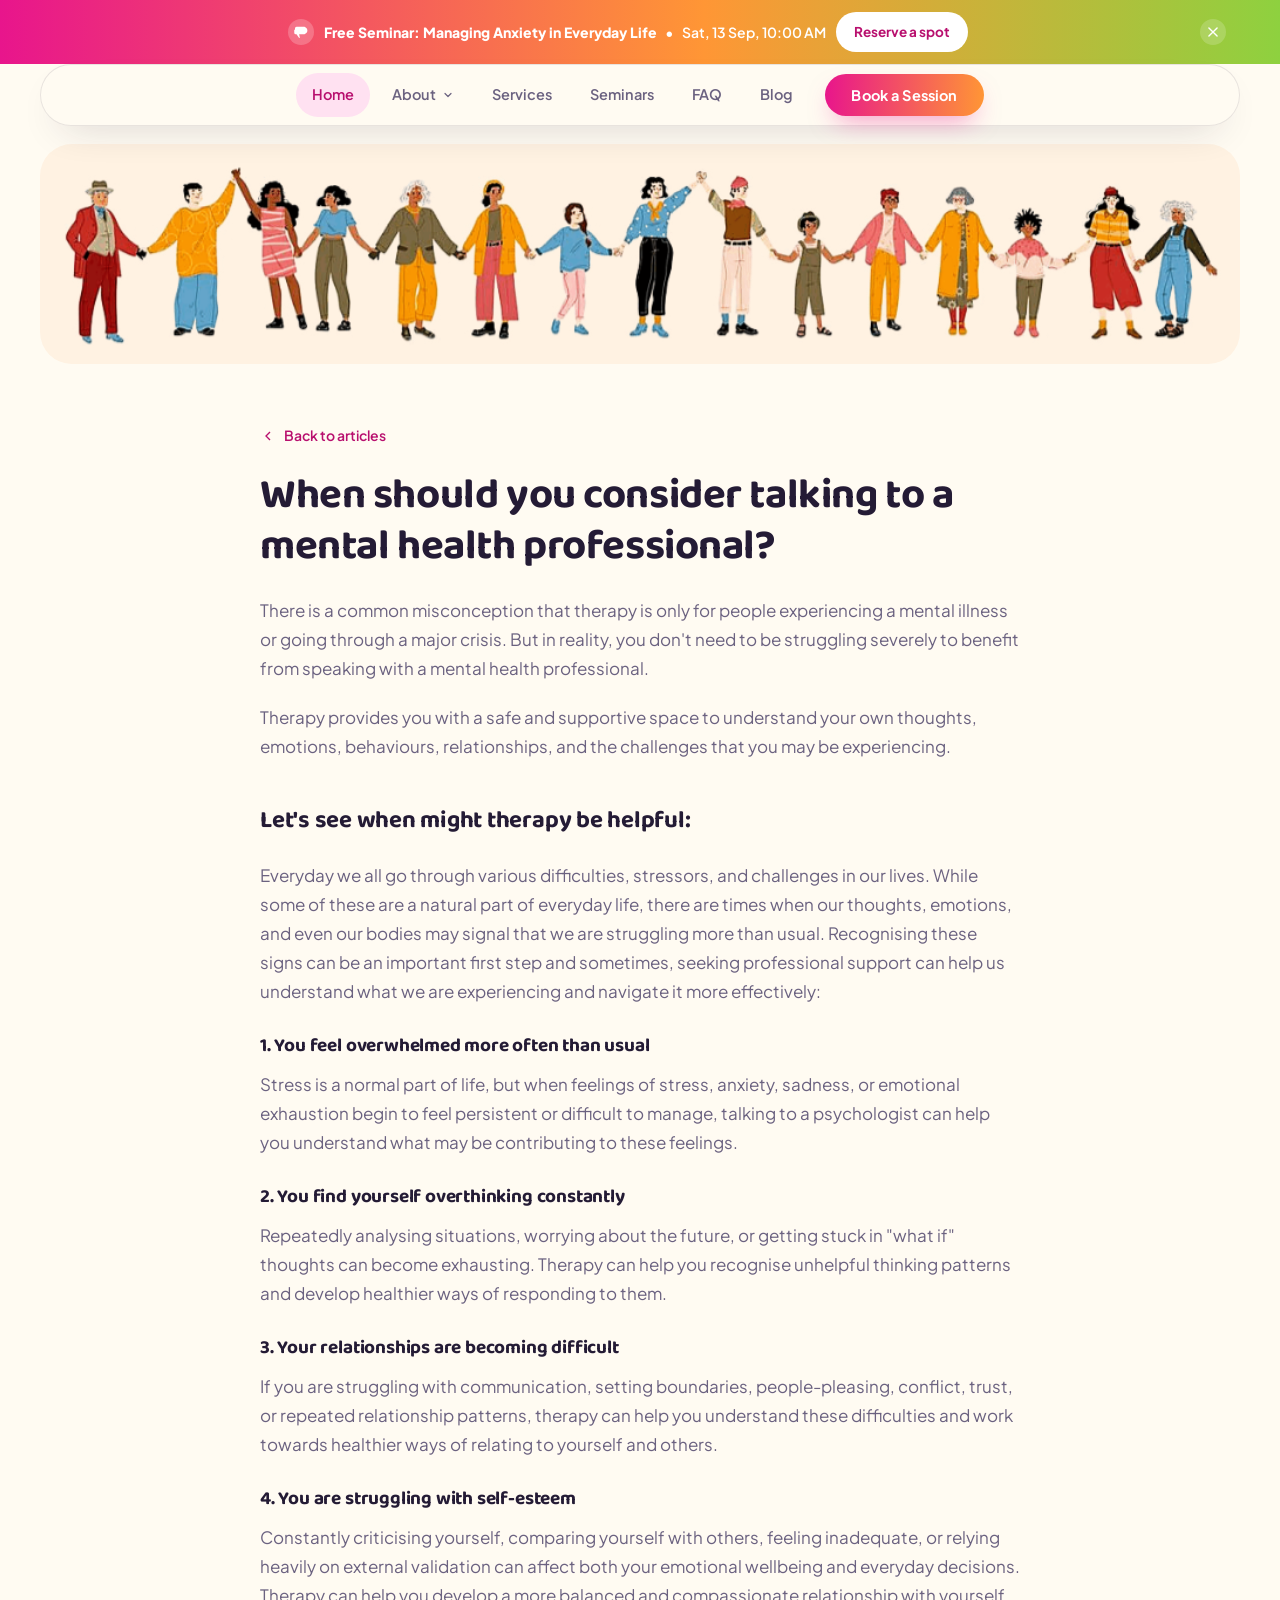
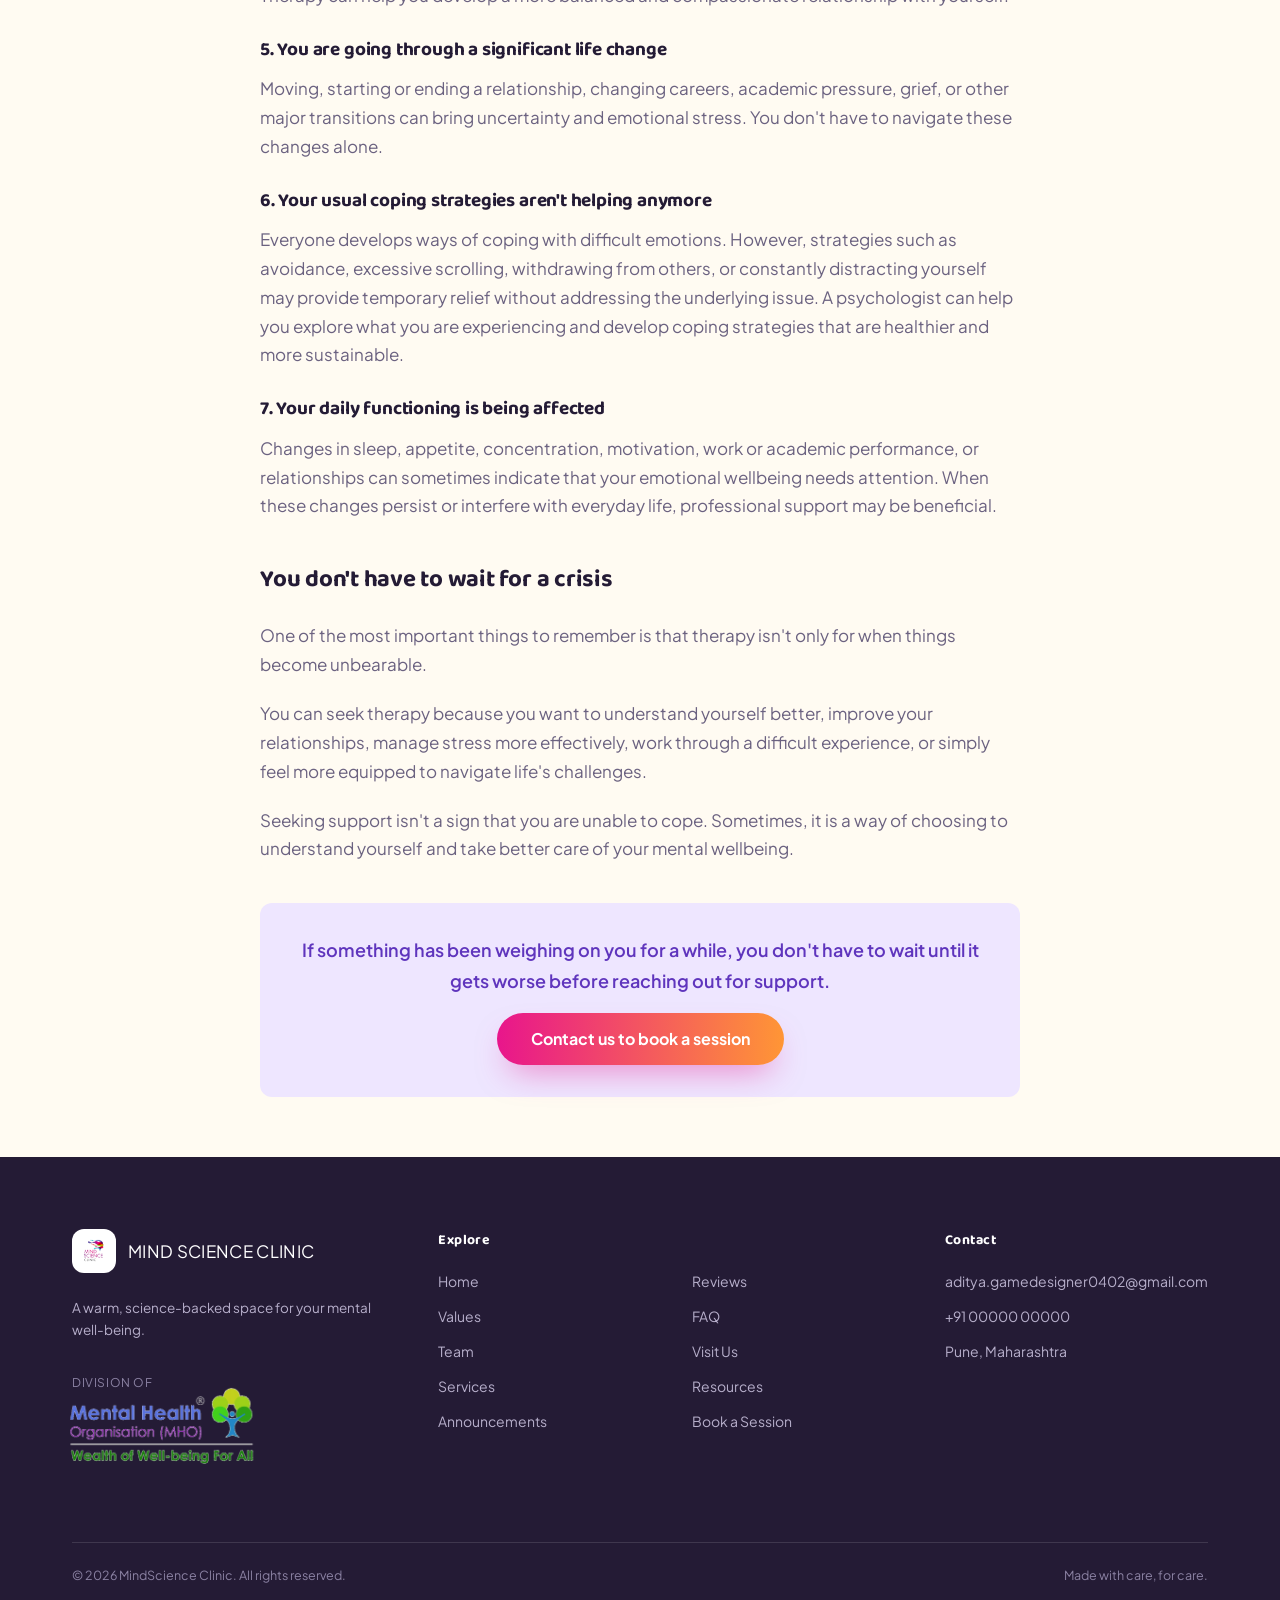
==== blog-when-to-seek-help.html @ fc1d3474 "FAQ Fix" ====
<!DOCTYPE html>
<html lang="en">
<head>
<meta charset="UTF-8">
<meta name="viewport" content="width=device-width, initial-scale=1.0">
<title>MindScience Clinic — A calmer mind starts here</title>
<meta name="description" content="MindScience Clinic — warm, evidence-informed therapy and psychiatric care. Book an in-clinic or online session today.">
<meta name="keywords" content="Mind Science Clinic, therapy Pune, psychologist Pune, mental health, counselling Pune, psychiatric care Pune, couples therapy, family therapy, child therapy, CBT, REBT, Dr. Sunil Dharane">
<meta name="robots" content="index, follow">
<meta property="og:title" content="MindScience Clinic — A calmer mind starts here">
<meta property="og:description" content="Warm, evidence-informed therapy, counselling and psychiatric care in Pune. Book an in-person or online session today.">
<meta property="og:image" content="assets/logo.png">
<meta property="og:type" content="website">
<meta name="twitter:card" content="summary_large_image">
<meta name="twitter:title" content="MindScience Clinic — A calmer mind starts here">
<meta name="twitter:description" content="Warm, evidence-informed therapy, counselling and psychiatric care in Pune. Book an in-person or online session today.">
<meta name="twitter:image" content="assets/logo.png">
<link rel="icon" type="image/png" href="assets/logo.png">
<link rel="preconnect" href="https://fonts.googleapis.com">
<link rel="preconnect" href="https://fonts.gstatic.com" crossorigin>
<link href="https://fonts.googleapis.com/css2?family=Baloo+2:wght@500;600;700;800&family=Jost:wght@600;700&family=Plus+Jakarta+Sans:ital,wght@0,300;0,400;0,500;0,600;0,700;1,500&display=swap" rel="stylesheet">
<link rel="stylesheet" href="css/variables.css">
<link rel="stylesheet" href="css/base.css">
<link rel="stylesheet" href="css/components.css">
<link rel="stylesheet" href="css/layout.css">
<link rel="stylesheet" href="css/sections.css">
<script>
(function(){
  try {
    var pos = JSON.parse(localStorage.getItem('msc_image_positions') || '{}');
    var css = '';
    for (var sel in pos) {
      var p = pos[sel];
      var scale = p.scale !== undefined ? p.scale : 1;
      css += sel + ' { animation: none; opacity: 1; transform-origin: top left; transform: translate(' + (p.left||0) + 'px, ' + (p.top||0) + 'px) scale(' + scale + '); }\n';
    }
    if (css) document.write('<style>' + css + '</style>');
  } catch(e){}
})();
</script>
</head>
<body>

<div class="progress-track"><div class="progress-bar" id="progressBar"></div></div>

<div class="topbar" id="topBar">
  <div class="topbar-inner">
    <span class="topbar-icon" aria-hidden="true">
      <svg width="18" height="18" viewBox="0 0 24 24" fill="none"><path d="M3 11v2a2 2 0 0 0 2 2h1l3.5 5 1-.5-1-4.5h7.2c2.3-1.1 3.8-2.9 3.8-5s-1.5-3.9-3.8-5H6a2 2 0 0 0-2 2v2H3z" fill="currentColor"/></svg>
    </span>
    <p class="topbar-text">
      <strong>Free Seminar: Managing Anxiety in Everyday Life</strong>
      <span class="topbar-dot" aria-hidden="true">&bull;</span>
      <span>Sat, 13 Sep, 10:00 AM</span>
    </p>
    <a href="index.html#announcements" class="topbar-cta">Reserve a spot</a>
    <button class="topbar-close" id="topBarClose" aria-label="Dismiss announcement">
      <svg width="14" height="14" viewBox="0 0 24 24" fill="none"><path d="M5 5l14 14M19 5L5 19" stroke="currentColor" stroke-width="2.4" stroke-linecap="round"/></svg>
    </button>
  </div>
</div>

<header id="siteHeader">
  <nav>

    <div class="nav-links" id="navLinks">
      <a href="index.html#home" class="nav-link" data-nav="home">Home</a>
      <div class="nav-item" id="aboutNavItem">
        <a href="index.html#about" class="nav-link has-dropdown" data-nav="about" aria-haspopup="true" aria-expanded="false">
          About
          <svg class="chev" width="12" height="12" viewBox="0 0 24 24" fill="none"><path d="M6 9l6 6 6-6" stroke="currentColor" stroke-width="2.4" stroke-linecap="round" stroke-linejoin="round"/></svg>
        </a>
        <div class="nav-dropdown" role="menu" aria-label="About sub-sections">
          <a href="index.html#about" data-nav="values" role="menuitem">
            <svg width="16" height="16" viewBox="0 0 24 24" fill="none"><path d="M12 21s-7-4.35-9.5-8.5C.5 8.5 3 4.5 7 4.5c2 0 3.6 1.1 5 3 1.4-1.9 3-3 5-3 4 0 6.5 4 4.5 8-2.5 4.15-9.5 8.5-9.5 8.5z" stroke="currentColor" stroke-width="1.9"/></svg>
            Our Values
          </a>
          <a href="index.html#about" data-nav="team" role="menuitem">
            <svg width="16" height="16" viewBox="0 0 24 24" fill="none"><circle cx="9" cy="8" r="3.2" stroke="currentColor" stroke-width="1.8"/><circle cx="17" cy="9" r="2.5" stroke="currentColor" stroke-width="1.8"/><path d="M3 20c0-3.4 2.7-5.6 6-5.6s6 2.2 6 5.6M15.4 20c.2-2.5 1.7-4.2 4-4.5" stroke="currentColor" stroke-width="1.8" stroke-linecap="round"/></svg>
            Our Team
          </a>
        </div>
      </div>
      <a href="index.html#services" class="nav-link" data-nav="services">Services</a>
      <a href="index.html#announcements" class="nav-link" data-nav="announcements">Seminars</a>
      <a href="index.html#faq" class="nav-link" data-nav="faq">FAQ</a>
      <a href="blog.html" class="nav-link active" data-nav="blog">Blog</a>
      <a href="index.html#book" class="nav-cta" data-nav="book">Book a Session</a>
    </div>
    <button class="nav-toggle" id="navToggle" aria-label="Toggle menu" aria-expanded="false">
      <span></span><span></span><span></span>
    </button>
  </nav>
</header>

<div class="nav-banner">
  <div class="nav-banner-inner">
    <img src="assets/community-banner.png" alt="Illustration of a diverse group of people of all ages standing together holding hands, symbolizing community and connection." loading="eager" fetchpriority="high" width="2398" height="446">
  </div>
</div>

<main id="main"><section class="blog-article wrap" style="padding: 60px 20px; max-width: 800px; margin: 0 auto; min-height: 60vh;">
  <a href="blog.html" style="display: inline-flex; align-items: center; gap: 8px; font-size: 14px; font-weight: 600; color: var(--magenta-deep); margin-bottom: 24px; text-decoration: none;">
    <svg width="16" height="16" viewBox="0 0 24 24" fill="none" stroke="currentColor" stroke-width="2"><path d="M15 18l-6-6 6-6"/></svg>
    Back to articles
  </a>

  <h1 style="font-size: clamp(32px, 4vw, 42px); line-height: 1.2; margin-bottom: 24px; color: var(--ink);">When should you consider talking to a mental health professional?</h1>

  <div class="article-content" style="font-size: 17px; line-height: 1.7; color: var(--ink-soft);">
    <p style="margin-bottom: 20px;">There is a common misconception that therapy is only for people experiencing a mental illness or going through a major crisis. But in reality, you don't need to be struggling severely to benefit from speaking with a mental health professional.</p>

    <p style="margin-bottom: 32px;">Therapy provides you with a safe and supportive space to understand your own thoughts, emotions, behaviours, relationships, and the challenges that you may be experiencing.</p>

    <h2 style="font-size: 24px; color: var(--ink); margin-top: 40px; margin-bottom: 20px;">Let's see when might therapy be helpful:</h2>

    <p style="margin-bottom: 24px;">Everyday we all go through various difficulties, stressors, and challenges in our lives. While some of these are a natural part of everyday life, there are times when our thoughts, emotions, and even our bodies may signal that we are struggling more than usual. Recognising these signs can be an important first step and sometimes, seeking professional support can help us understand what we are experiencing and navigate it more effectively:</p>

    <div style="display: flex; flex-direction: column; gap: 24px; margin-bottom: 40px;">

      <div>
        <h3 style="font-size: 19px; color: var(--ink); margin-bottom: 8px;">1. You feel overwhelmed more often than usual</h3>
        <p>Stress is a normal part of life, but when feelings of stress, anxiety, sadness, or emotional exhaustion begin to feel persistent or difficult to manage, talking to a psychologist can help you understand what may be contributing to these feelings.</p>
      </div>

      <div>
        <h3 style="font-size: 19px; color: var(--ink); margin-bottom: 8px;">2. You find yourself overthinking constantly</h3>
        <p>Repeatedly analysing situations, worrying about the future, or getting stuck in "what if" thoughts can become exhausting. Therapy can help you recognise unhelpful thinking patterns and develop healthier ways of responding to them.</p>
      </div>

      <div>
        <h3 style="font-size: 19px; color: var(--ink); margin-bottom: 8px;">3. Your relationships are becoming difficult</h3>
        <p>If you are struggling with communication, setting boundaries, people-pleasing, conflict, trust, or repeated relationship patterns, therapy can help you understand these difficulties and work towards healthier ways of relating to yourself and others.</p>
      </div>

      <div>
        <h3 style="font-size: 19px; color: var(--ink); margin-bottom: 8px;">4. You are struggling with self-esteem</h3>
        <p>Constantly criticising yourself, comparing yourself with others, feeling inadequate, or relying heavily on external validation can affect both your emotional wellbeing and everyday decisions. Therapy can help you develop a more balanced and compassionate relationship with yourself.</p>
      </div>

      <div>
        <h3 style="font-size: 19px; color: var(--ink); margin-bottom: 8px;">5. You are going through a significant life change</h3>
        <p>Moving, starting or ending a relationship, changing careers, academic pressure, grief, or other major transitions can bring uncertainty and emotional stress. You don't have to navigate these changes alone.</p>
      </div>

      <div>
        <h3 style="font-size: 19px; color: var(--ink); margin-bottom: 8px;">6. Your usual coping strategies aren't helping anymore</h3>
        <p>Everyone develops ways of coping with difficult emotions. However, strategies such as avoidance, excessive scrolling, withdrawing from others, or constantly distracting yourself may provide temporary relief without addressing the underlying issue. A psychologist can help you explore what you are experiencing and develop coping strategies that are healthier and more sustainable.</p>
      </div>

      <div>
        <h3 style="font-size: 19px; color: var(--ink); margin-bottom: 8px;">7. Your daily functioning is being affected</h3>
        <p>Changes in sleep, appetite, concentration, motivation, work or academic performance, or relationships can sometimes indicate that your emotional wellbeing needs attention. When these changes persist or interfere with everyday life, professional support may be beneficial.</p>
      </div>

    </div>

    <h2 style="font-size: 24px; color: var(--ink); margin-top: 40px; margin-bottom: 20px;">You don't have to wait for a crisis</h2>

    <p style="margin-bottom: 20px;">One of the most important things to remember is that therapy isn't only for when things become unbearable.</p>

    <p style="margin-bottom: 20px;">You can seek therapy because you want to understand yourself better, improve your relationships, manage stress more effectively, work through a difficult experience, or simply feel more equipped to navigate life's challenges.</p>

    <p style="margin-bottom: 32px;">Seeking support isn't a sign that you are unable to cope. Sometimes, it is a way of choosing to understand yourself and take better care of your mental wellbeing.</p>

    <div style="background: var(--purple-light); padding: 32px; border-radius: 12px; margin-top: 40px; text-align: center;">
      <p style="font-size: 18px; font-weight: 600; color: var(--purple-deep); margin-bottom: 16px;">If something has been weighing on you for a while, you don't have to wait until it gets worse before reaching out for support.</p>
      <a href="index.html#book" class="btn btn-primary" style="display: inline-flex;">Contact us to book a session</a>
    </div>

  </div>
</section><footer>
  <div class="wrap">
    <div class="footer-grid">
      <div class="footer-brand">
        <div style="display: flex; align-items: center; gap: 12px; margin-bottom: 8px;">
          <img src="assets/logo.png" alt="MindScience Clinic">
          <b>MIND SCIENCE CLINIC</b>
        </div>
        <p>A warm, science-backed space for your mental well-being.</p>

        <div style="margin-top: 16px;">
          <p style="font-size: 12px; color: #8B82A3; margin-bottom: 8px; text-transform: uppercase; letter-spacing: 0.05em;">Division of</p>
          <img src="assets/mho-logo.png" alt="Mental Health Organisation" class="footer-mho-logo">
        </div>
      </div>
      <div class="footer-col">
        <h5>Explore</h5>
        <a href="index.html#home">Home</a>
        <a href="index.html#about" data-nav="values">Values</a>
        <a href="index.html#about" data-nav="team">Team</a>
        <a href="index.html#services">Services</a>
        <a href="index.html#announcements">Announcements</a>
      </div>
      <div class="footer-col footer-col-continued">
        <h5 aria-hidden="true">&nbsp;</h5>
        <a href="#testimonials">Reviews</a>
        <a href="index.html#faq">FAQ</a>
        <a href="#visit">Visit Us</a>
        <a href="#resources">Resources</a>
        <a href="index.html#book">Book a Session</a>
      </div>
      <div class="footer-col">
        <h5>Contact</h5>
        <p>aditya.gamedesigner0402@gmail.com</p>
        <p>+91 00000 00000</p>
        <p>Pune, Maharashtra</p>
      </div>
    </div>
    <div class="footer-bottom">
      <span>© 2026 MindScience Clinic. All rights reserved.</span>
      <span>Made with care, for care.</span>
    </div>
  </div>
</footer>

<button class="to-top" id="toTop" aria-label="Back to top">
  <svg width="20" height="20" viewBox="0 0 24 24" fill="none"><path d="M12 19V5M5 12l7-7 7 7" stroke="currentColor" stroke-width="2.4" stroke-linecap="round" stroke-linejoin="round"/></svg>
</button>

<script src="data/site.js"></script>
<script src="data/team.js"></script>
<script src="data/services.js"></script>
<script src="data/events.js"></script>
<script src="data/testimonials.js"></script>
<script src="data/blog.js"></script>
<script src="js/content-loader.js?v=1788758943"></script>
<script src="js/ui.js?v=1788758943"></script>
<script src="js/form.js"></script>
<script src="js/image-editor.js"></script>

</body>
</html>
---- css/variables.css ----
:root {
  --font-brand-futura: 'Futura PT Book', 'Futura PT', 'Futura', 'Plus Jakarta Sans', sans-serif;
  --bg: #FFFBF2;
  --bg-soft: #FFF2E2;
  --bg-cool: #EAFBFA;
  --panel: #FFFFFF;
  --ink: #241B35;
  --ink-soft: #6B6280;
  --ink-faint: #948DA6;
  --magenta: #E8158C;
  --magenta-deep: #B80F6E;
  --magenta-light: #FFE1F1;
  --orange: #FF9635;
  --orange-deep: #E1751A;
  --orange-light: #FFECD6;
  --teal: #00BEC2;
  --teal-deep: #048A93;
  --teal-light: #D9FAF9;
  --purple: #7B4FE0;
  --purple-deep: #5F35BD;
  --purple-light: #EEE6FF;
  --lime: #8ED13F;
  --lime-deep: #5FA425;
  --lime-light: #EBFADD;
  --line: rgba(36, 27, 53, 0.10);
  --shadow-sm: 0 10px 26px -14px rgba(232, 21, 140, 0.22);
  --shadow: 0 26px 54px -24px rgba(232, 21, 140, 0.30);
  --shadow-lg: 0 36px 70px -28px rgba(123, 79, 224, 0.30);
  --radius-lg: 32px;
  --radius-md: 22px;
  --radius-sm: 14px;
  --radius-pill: 999px;
  --brand-gradient: linear-gradient(92deg, var(--magenta) 0%, var(--orange) 100%);
  --brand-gradient-soft: linear-gradient(92deg, var(--magenta-light) 0%, var(--orange-light) 100%);
  --ribbon-gradient: linear-gradient(90deg, var(--purple) 0%, var(--magenta) 32%, var(--orange) 62%, var(--teal) 100%);
}
---- css/base.css ----
*, *::before, *::after { box-sizing: border-box; margin: 0; padding: 0; }
html { scroll-behavior: smooth; }
body {
  background: var(--bg); color: var(--ink);
  font-family: 'Plus Jakarta Sans', sans-serif; font-weight: 400; line-height: 1.65; overflow-x: hidden;
}
h1, h2, h3, .display { font-family: 'Baloo 2', sans-serif; font-weight: 700; letter-spacing: -0.01em; color: var(--ink); }
a { color: inherit; text-decoration: none; }
img { max-width: 100%; display: block; }
section { position: relative; scroll-margin-top: 96px; }
.wrap { max-width: 1200px; margin: 0 auto; padding: 0 32px; }
:focus-visible { outline: 3px solid var(--purple); outline-offset: 3px; border-radius: 6px; }
.eyebrow {
  font-family: var(--font-brand-futura);
  font-size: 13px; letter-spacing: 0.12em; text-transform: uppercase; color: var(--magenta-deep);
  font-weight: 700; margin-bottom: 28px; display: inline-flex; align-items: center; gap: 9px;
  background: var(--magenta-light); padding: 8px 16px 8px 12px; border-radius: var(--radius-pill);
}
.eyebrow .dot { width: 8px; height: 8px; border-radius: 50%; background: var(--brand-gradient); display: inline-block; flex: none; }
.ribbon-rule { width: 86px; height: 6px; border-radius: 99px; background: var(--ribbon-gradient); background-size: 220% 100%; margin: 0 0 22px; animation: flow 7s linear infinite; }
.section-head { max-width: 620px; margin-bottom: 36px; }
.section-head h2 { font-size: clamp(30px, 3.4vw, 44px); margin-bottom: 14px; }
.section-head p { color: var(--ink-soft); font-size: 16.5px; }
.section-head.center { margin-left: auto; margin-right: auto; text-align: center; display: flex; flex-direction: column; align-items: center; }
.wave { display: block; width: 100%; height: auto; }
.reveal { opacity: 0; transform: translateY(24px); transition: opacity .7s ease, transform .7s ease; }
.reveal.in { opacity: 1; transform: translateY(0); }
@keyframes flow { 0% { background-position: 0% 0; } 100% { background-position: 220% 0; } }
@keyframes fadeUpIn { from { opacity: 0; transform: translateY(22px); } to { opacity: 1; transform: translateY(0); } }
@keyframes floatY { 0%, 100% { transform: translateY(0); } 50% { transform: translateY(-14px); } }
@keyframes floatBlob { 0%, 100% { transform: translate(0, 0) scale(1); } 50% { transform: translate(10px, -14px) scale(1.06); } }
@keyframes fadeUp { from { opacity: 0; transform: translateY(14px); } to { opacity: 1; transform: translateY(0); } }
@keyframes shake { 0%, 100% { transform: translateX(0); } 25% { transform: translateX(-5px); } 75% { transform: translateX(5px); } }
a, button, .faq-q, .filter-chip, .seg-btn {
  transition: color 0.2s ease, background 0.2s ease, transform 0.2s ease, box-shadow 0.2s ease, border-color 0.2s ease, opacity 0.2s ease;
}
.blog-card, .event-card, .service-card, .team-card {
  transition: transform 0.25s ease, box-shadow 0.25s ease;
}
a:active, button:active, .faq-q:active, .filter-chip:active, .seg-btn:active {
  transform: scale(0.97);
}
---- css/components.css ----
.cta-row { display: flex; align-items: center; gap: 16px; flex-wrap: wrap; }
.btn {
  display: inline-flex; align-items: center; justify-content: center; gap: 10px; line-height: 1; padding: 18px 34px;
  border-radius: var(--radius-pill); font-weight: 700; font-size: 16px; white-space: nowrap; cursor: pointer; border: none;
  font-family: 'Plus Jakarta Sans', sans-serif; transition: transform .2s ease, box-shadow .2s ease, background .2s ease, color .2s ease;
}
.btn:active { transform: scale(0.96); }
.btn svg { transition: transform .2s ease; }
.btn:hover svg { transform: translateX(3px); }
.btn-sm { padding: 12px 22px; font-size: 14px; }
.btn-primary { background: var(--brand-gradient); color: #fff; box-shadow: 0 16px 32px -12px rgba(232, 21, 140, 0.5); }
.btn-primary:hover { transform: translateY(-3px) scale(1.02); box-shadow: 0 22px 38px -12px rgba(232, 21, 140, 0.6); }
.btn-secondary { background: var(--panel); color: var(--teal-deep); border: 2px solid var(--teal); }
.btn-secondary:hover { background: var(--teal-light); transform: translateY(-3px) scale(1.02); box-shadow: 0 16px 30px -16px rgba(0, 190, 194, 0.5); }
.btn-ghost { background: transparent; color: var(--ink); border: 2px solid var(--line); }
.btn-ghost:hover { border-color: var(--purple); color: var(--purple-deep); background: var(--purple-light); transform: translateY(-3px) scale(1.02); }

.topbar { position: relative; width: 100%; background: linear-gradient(90deg, var(--magenta) 0%, var(--orange) 55%, var(--lime) 100%); color: #fff; overflow: hidden; max-height: 200px; transition: max-height .35s ease, padding .35s ease, opacity .35s ease; }
.topbar.dismissed { max-height: 0; opacity: 0; pointer-events: none; }
.topbar-inner { max-width: 1200px; margin: 0 auto; padding: 12px 44px 12px 20px; display: flex; align-items: center; justify-content: center; gap: 10px; flex-wrap: wrap; position: relative; text-align: center; }
.topbar-icon { flex: none; width: 26px; height: 26px; border-radius: 50%; display: inline-flex; align-items: center; justify-content: center; background: rgba(255, 255, 255, 0.22); }
.topbar-text { font-size: 14px; font-weight: 600; display: inline-flex; align-items: center; gap: 8px; flex-wrap: wrap; margin: 0; }
.topbar-text strong { font-weight: 800; }
.topbar-cta { flex: none; background: #fff; color: var(--magenta-deep); font-weight: 700; font-size: 13.5px; padding: 9px 18px; border-radius: var(--radius-pill); white-space: nowrap; transition: transform .2s ease, box-shadow .2s ease; }
.topbar-cta:hover { transform: translateY(-2px); box-shadow: 0 10px 20px -10px rgba(0,0,0,0.35); }
.topbar-close { position: absolute; right: 14px; top: 50%; transform: translateY(-50%); width: 26px; height: 26px; border-radius: 50%; border: none; cursor: pointer; background: rgba(255, 255, 255, 0.18); color: #fff; display: flex; align-items: center; justify-content: center; transition: background .2s ease; }
.topbar-close:hover { background: rgba(255, 255, 255, 0.32); }

.form-card { background: var(--panel); border-radius: var(--radius-lg); padding: 42px; box-shadow: var(--shadow-lg); position: relative; border: 1.5px solid var(--line); }
.form-row { display: grid; grid-template-columns: 1fr 1fr; gap: 18px; margin-bottom: 18px; }
.time-12h-group { display: grid; grid-template-columns: 1fr 1fr 0.8fr; gap: 8px; }
.field { display: flex; flex-direction: column; gap: 8px; }
.field.full { grid-column: 1 / -1; }
.field label { font-size: 13px; font-weight: 700; color: var(--ink); }
.field input, .field select, .field textarea { border: 1.8px solid var(--line); background: var(--bg); border-radius: var(--radius-sm); padding: 13px 16px; font-family: 'Plus Jakarta Sans', sans-serif; font-size: 14.5px; color: var(--ink); outline: none; transition: border-color .2s ease, background .2s ease, box-shadow .2s ease; }
.field input:focus, .field select:focus, .field textarea:focus { border-color: var(--magenta); background: #fff; box-shadow: 0 0 0 4px var(--magenta-light); }
.field.invalid input, .field.invalid select { border-color: var(--orange-deep); animation: shake .4s ease; }
.field textarea { resize: vertical; min-height: 90px; }
.submit-btn { width: 100%; margin-top: 6px; justify-content: center; }
.form-note { font-size: 12.5px; color: var(--ink-faint); margin-top: 14px; text-align: center; }
.success-msg { display: none; text-align: center; padding: 40px 20px; }
.success-msg .check { width: 66px; height: 66px; border-radius: 50%; background: var(--lime-light); display: flex; align-items: center; justify-content: center; margin: 0 auto 20px; }
.success-msg h3 { margin-bottom: 8px; }
.success-msg p { color: var(--ink-soft); font-size: 14.5px; }

.progress-track { position: fixed; top: 0; left: 0; width: 100%; height: 3px; z-index: 200; background: transparent; }
.progress-bar { height: 100%; width: 100%; background: var(--ribbon-gradient); background-size: 220% 100%; transform: scaleX(0); transform-origin: left; will-change: transform; }

.to-top { position: fixed; right: 24px; bottom: 24px; width: 50px; height: 50px; border-radius: 50%; background: var(--brand-gradient); color: #fff; display: flex; align-items: center; justify-content: center; box-shadow: 0 14px 30px -10px rgba(232, 21, 140, 0.55); border: none; cursor: pointer; z-index: 90; opacity: 0; pointer-events: none; transform: translateY(12px); transition: opacity .3s ease, transform .3s ease; }
.to-top.show { opacity: 1; pointer-events: auto; transform: translateY(0); }
.to-top:hover { transform: translateY(-4px); }
---- css/layout.css ----
header { position: sticky; top: 14px; z-index: 100; padding: 0 20px; }
nav { max-width: 1200px; margin: 0 auto; padding: 8px 20px; display: flex; align-items: center; justify-content: center; background: rgba(255, 251, 242, 0.9); backdrop-filter: blur(14px); border: 1.5px solid var(--line); border-radius: var(--radius-lg); box-shadow: 0 16px 40px -22px rgba(36, 27, 53, 0.30); transition: padding .3s ease, box-shadow .3s ease, background .3s ease; }
header.scrolled nav { padding-top: 5px; padding-bottom: 5px; box-shadow: 0 18px 40px -16px rgba(232, 21, 140, 0.30); background: rgba(255, 255, 255, 0.95); }
.nav-links { display: flex; align-items: center; gap: 6px; }
.nav-link { font-size: 14.5px; font-weight: 600; color: var(--ink-soft); position: relative; padding: 10px 16px; cursor: pointer; border-radius: var(--radius-pill); transition: all .2s ease; }
.nav-link:hover, .nav-link.active { color: var(--magenta-deep); background: var(--magenta-light); }
.nav-cta { display: inline-flex; align-items: center; justify-content: center; gap: 8px; line-height: 1; background: var(--brand-gradient); color: #fff !important; padding: 14px 26px; border-radius: var(--radius-pill); font-weight: 700; font-size: 14.5px; white-space: nowrap; letter-spacing: 0.01em; margin-left: 10px; box-shadow: 0 12px 26px -10px rgba(232, 21, 140, 0.5); transition: transform .2s ease, box-shadow .2s ease, padding .3s ease; }
.nav-cta:hover { transform: translateY(-2px) scale(1.02); box-shadow: 0 18px 32px -10px rgba(232, 21, 140, 0.6); }
.nav-cta:active { transform: scale(0.96); }
header.scrolled .nav-cta { padding: 11px 22px; }

.nav-toggle { display: none; flex-direction: column; gap: 5px; cursor: pointer; background: var(--bg-soft); border: none; padding: 11px; border-radius: 50%; }
.nav-toggle span { width: 20px; height: 2.5px; background: var(--ink); border-radius: 2px; transition: transform .3s ease, opacity .3s ease; }
.nav-toggle.open span:nth-child(1) { transform: translateY(7px) rotate(45deg); }
.nav-toggle.open span:nth-child(2) { opacity: 0; }
.nav-toggle.open span:nth-child(3) { transform: translateY(-7px) rotate(-45deg); }

.nav-item { position: relative; }
.nav-link.has-dropdown { display: inline-flex; align-items: center; gap: 6px; }
.nav-link.has-dropdown .chev { transition: transform .25s ease; flex: none; }
.nav-item.open .nav-link.has-dropdown .chev, .nav-item:hover .nav-link.has-dropdown .chev { transform: rotate(180deg); }
.nav-dropdown { position: absolute; top: calc(100% + 10px); left: 50%; transform: translate(-50%, 8px); min-width: 190px; background: var(--panel); border: 1.5px solid var(--line); border-radius: 18px; box-shadow: var(--shadow); padding: 8px; display: flex; flex-direction: column; gap: 2px; opacity: 0; visibility: hidden; pointer-events: none; transition: opacity .2s ease, transform .2s ease, visibility .2s ease; z-index: 50; }
.nav-item:hover .nav-dropdown, .nav-item.open .nav-dropdown { opacity: 1; visibility: visible; pointer-events: auto; transform: translate(-50%, 0); }
.nav-dropdown a { display: flex; align-items: center; gap: 10px; padding: 11px 14px; border-radius: 12px; font-size: 14px; font-weight: 600; color: var(--ink-soft); transition: background .18s ease, color .18s ease; }
.nav-dropdown a:hover, .nav-dropdown a:focus-visible { background: var(--magenta-light); color: var(--magenta-deep); }
.nav-dropdown a svg { flex: none; color: var(--magenta-deep); }

.nav-banner { width: 100%; padding: 0 20px; margin-top: 18px; }
.nav-banner-inner { max-width: 1200px; margin: 0 auto; height: 220px; background: var(--bg-soft); overflow: hidden; border-radius: var(--radius-lg); }
.nav-banner img { display: block; width: 100%; height: 100%; object-fit: cover; object-position: center top; animation: fadeUpIn .8s cubic-bezier(.2,.7,.2,1) both; }

.hero { padding: 10px 0 60px; overflow: hidden; }
.hero-grid { display: grid; grid-template-columns: 1fr 420px; gap: 56px; align-items: start; text-align: left; }
.hero-copy { max-width: 680px; justify-self: start; display: flex; flex-direction: column; }
.hero-title-wrap { display: flex; align-items: center; gap: 24px; margin-bottom: 22px; margin-left: -12px; }
.hero-title-wrap h1 { margin: 0; }
.hero-media { width: 100%; max-width: 420px; margin: 80px 0 0 auto; display: flex; flex-direction: column; gap: 24px; }
.hero-logo-img { display: block; height: 185px; width: auto; object-fit: contain; margin: 0; transform-origin: left top; }
.hero-video-frame { width: 100%; aspect-ratio: 16/9; border-radius: var(--radius-lg); overflow: hidden; box-shadow: var(--shadow-lg); background: var(--panel); border: 1.5px solid var(--line); display: flex; align-items: center; justify-content: center; }
.video-placeholder { display: flex; flex-direction: column; align-items: center; gap: 12px; color: var(--ink-soft); font-weight: 600; font-size: 15px; }
.video-placeholder svg { color: var(--magenta-deep); }
.hero-media-frame { width: 100%; aspect-ratio: 3/4; max-height: 560px; border-radius: var(--radius-lg); overflow: hidden; box-shadow: var(--shadow-lg); background: var(--panel); border: 1.5px solid var(--line); position: relative; }
.hero-media-frame iframe { width: 100%; height: 145%; border: none; display: block; position: absolute; top: 0; left: 0; }
.hero h1 { font-size: clamp(32px, 4vw, 48px); line-height: 1.15; margin: 0; }
.hero h1 .accent { text-transform: uppercase; font-family: var(--font-brand-futura); font-weight: 500; letter-spacing: -0.01em; background: var(--ribbon-gradient); background-size: 220% 100%; -webkit-background-clip: text; background-clip: text; color: transparent; animation: flow 8s linear infinite; }
.hero h1 .hero-subline { font-size: 0.78em; line-height: 1.1; display: block; }
.hero p.lead { font-size: 17.5px; color: var(--ink-soft); max-width: 480px; margin-bottom: 14px; }
.hero p.lead:last-of-type { margin-bottom: 34px; }
.hero-quote { margin: 0 0 24px; padding: 4px 0 4px 20px; border-left: 3px solid var(--teal); max-width: 520px; }
.hero-quote p { font-size: 15.5px; line-height: 1.65; color: var(--ink-soft); margin-bottom: 10px; }
.hero-quote cite { display: block; font-style: normal; font-size: 13.5px; font-weight: 600; color: var(--ink); }

.hero-copy > * { animation: fadeUpIn .8s cubic-bezier(.2,.7,.2,1) both; }
.hero-header-block { display: flex; flex-direction: column; width: fit-content; animation: fadeUpIn .8s cubic-bezier(.2,.7,.2,1) both; animation-delay: .05s; }
.hero .eyebrow { margin-top: 16px; margin-bottom: 44px; display: flex; justify-content: center; width: 100%; animation: none; }
.hero-copy > h1 { animation-delay: .15s; }
.hero-copy > .lead { animation-delay: .28s; }
.hero-copy > .cta-row { animation-delay: .40s; }
.hero-copy > .trust-strip { animation-delay: .52s; }
.hero-art { animation: fadeUpIn 1s cubic-bezier(.2,.7,.2,1) .2s both; position: relative; display: flex; align-items: center; justify-content: center; }

.blob { position: absolute; border-radius: 50%; filter: blur(44px); opacity: 0.6; z-index: 0; animation: floatBlob 9s ease-in-out infinite; will-change: transform; }
.blob1 { width: 280px; height: 280px; background: var(--magenta-light); top: -30px; left: 10px; animation-delay: 0s; }
.blob2 { width: 230px; height: 230px; background: var(--teal-light); bottom: 0; right: 0; animation-delay: 1.5s; }
.blob3 { width: 190px; height: 190px; background: var(--orange-light); bottom: 70px; left: -30px; animation-delay: 3s; }
.hero-art svg { position: relative; z-index: 1; width: 100%; max-width: 460px; animation: floatY 6s ease-in-out infinite; will-change: transform; }
.hero-illustration { position: relative; z-index: 1; width: 100%; max-width: 520px; aspect-ratio: 561/464; object-fit: contain; animation: floatY 6s ease-in-out infinite; will-change: transform; filter: drop-shadow(0 30px 40px rgba(20,20,60,0.18)); }

.trust-strip { margin-top: 40px; padding-top: 24px; border-top: 1.5px solid var(--line); display: flex; gap: 44px; flex-wrap: wrap; }
.trust-item { display: flex; align-items: flex-start; gap: 13px; max-width: 240px; }
.trust-item .dot { width: 42px; height: 42px; border-radius: 14px; flex: none; display: flex; align-items: center; justify-content: center; }
.trust-item h4 { font-family: 'Baloo 2', sans-serif; font-size: 15px; font-weight: 600; margin-bottom: 3px; }
.trust-item p { font-size: 13px; color: var(--ink-soft); line-height: 1.5; }

footer { background: var(--ink); color: #EDE9F5; padding: 72px 0 26px; position: relative; overflow: hidden; }
.footer-ribbon { height: 6px; width: 100%; background: var(--ribbon-gradient); background-size: 220% 100%; animation: flow 7s linear infinite; }
.footer-glow { position: absolute; top: -160px; right: -120px; width: 420px; height: 420px; border-radius: 50%; background: var(--magenta); opacity: 0.16; filter: blur(90px); pointer-events: none; }
.footer-cta { display: flex; align-items: center; justify-content: space-between; gap: 24px; flex-wrap: wrap; padding: 44px 0; margin-bottom: 44px; border-bottom: 1px solid rgba(255,255,255,0.12); position: relative; z-index: 1; }
.footer-cta h3 { color: #fff; font-size: clamp(20px, 2.4vw, 26px); margin-bottom: 6px; }
.footer-cta p { color: #B7AFCB; font-size: 14.5px; }
.footer-cta .btn-primary { flex: none; }
.footer-grid { display: grid; grid-template-columns: 1.3fr 0.85fr 0.85fr 1fr; gap: 40px; padding-bottom: 44px; border-bottom: 1px solid rgba(255,255,255,0.12); position: relative; z-index: 1; }
.footer-brand { display: flex; flex-direction: column; gap: 16px; max-width: 300px; }
.footer-brand .brand { display: flex; align-items: center; gap: 11px; }
.footer-brand > div:first-child img { width: 44px; height: 44px; border-radius: 12px; flex: none; background: #fff; padding: 6px; }
.footer-brand b { font-family: var(--font-brand-futura); font-weight: 400; font-size: 17px; color: #fff; display: block; letter-spacing: 0.02em; }
.footer-brand > p { font-size: 13.5px; color: #B7AFCB; line-height: 1.65; }
.footer-mho-logo { display: block; margin-left: 0; width: 210px !important; height: auto !important; background: transparent !important; padding: 0 !important; border-radius: 0 !important; opacity: 0.85; transition: opacity .2s ease; }
.footer-mho-logo:hover { opacity: 1; }
.footer-social { display: flex; gap: 10px; }
.footer-social a { width: 38px; height: 38px; border-radius: 50%; display: flex; align-items: center; justify-content: center; background: rgba(255,255,255,0.07); color: #EDE9F5; transition: background .2s ease, color .2s ease, transform .2s ease; }
.footer-social a:hover { background: var(--brand-gradient); color: #fff; transform: translateY(-3px); }
.footer-col h5 { font-family: 'Baloo 2', sans-serif; font-size: 14px; color: #fff; margin-bottom: 18px; letter-spacing: 0.03em; }
.footer-col a, .footer-col p { display: block; font-size: 14px; color: #B7AFCB; margin-bottom: 12px; transition: color .2s ease; }
.footer-col a:hover { color: var(--orange); }
.footer-contact-item { display: flex; align-items: flex-start; gap: 10px; margin-bottom: 14px; }
.footer-contact-item .ic { flex: none; width: 30px; height: 30px; border-radius: 10px; background: rgba(255,255,255,0.07); display: flex; align-items: center; justify-content: center; color: var(--orange); margin-top: 1px; }
.footer-contact-item span { font-size: 14px; color: #B7AFCB; line-height: 1.5; }
.footer-bottom { display: flex; justify-content: space-between; flex-wrap: wrap; gap: 10px; padding-top: 22px; font-size: 12.5px; color: #8B82A3; position: relative; z-index: 1; }
.footer-legal { display: flex; gap: 20px; flex-wrap: wrap; }
.footer-legal a { color: #8B82A3; transition: color .2s ease; }
.footer-legal a:hover { color: var(--orange); }


/* -- Baked layout positions -- */
#heroLogoImg { transform-origin: top left !important; transform: translate(0px, 0px) scale(1) !important; animation: none !important; }
.hero-media-frame { transform-origin: top left !important; transform: translate(0px, 0px) scale(1) !important; animation: none !important; }
.footer-brand > div:first-child { transform-origin: top left; transform: translate(0px, 0px) scale(1); animation: none; }
.footer-mho-logo { transform-origin: top left; transform: translate(-30px, -30px) scale(1.15); animation: none; }
.map-embed { transform-origin: top left; transform: translate(0px, 0px) scale(1); animation: none; }
#val-img-1 { transform-origin: top left; transform: translate(-80px, -90px) scale(2.1); animation: none; }
#val-img-2 { transform-origin: top left; transform: translate(0px, 0px) scale(1); animation: none; }
#val-img-3 { transform-origin: top left; transform: translate(0px, 0px) scale(1); animation: none; }
#val-img-4 { transform-origin: top left; transform: translate(0px, 0px) scale(1); animation: none; }
#val-img-5 { transform-origin: top left; transform: translate(0px, 0px) scale(1); animation: none; }
#val-img-6 { transform-origin: top left; transform: translate(0px, 0px) scale(1); animation: none; }
#val-img-7 { transform-origin: top left; transform: translate(0px, 0px) scale(1); animation: none; }

/* -- Mobile baked-position resets -- */
@media (max-width: 980px) {
  #heroLogoImg { transform: translate(0, 0) scale(0.75) !important; margin: 0 auto 16px; }
  .hero-media-frame { transform: translate(0, 0) scale(1) !important; }
}
@media (max-width: 640px) {
  #heroLogoImg { transform: translate(0, 0) scale(0.65) !important; margin: 0 auto 16px; }
}
---- css/sections.css ----
/* content-visibility removed to ensure accurate scroll measurement and zero layout shift */

.about-section { padding: 72px 0 64px; background: var(--bg-cool); }
.segmented { display: inline-flex; background: var(--panel); border-radius: var(--radius-pill); padding: 6px; box-shadow: var(--shadow-sm); margin-bottom: 36px; gap: 2px; position: relative; border: 1.5px solid var(--line); }
.seg-btn { padding: 13px 30px; border-radius: var(--radius-pill); border: none; background: transparent; position: relative; z-index: 1; font-family: 'Baloo 2', sans-serif; font-weight: 600; font-size: 15px; color: var(--ink-soft); cursor: pointer; transition: color .3s ease; display: inline-flex; align-items: center; gap: 8px; }
.seg-btn.active { color: #fff; }
.seg-thumb { position: absolute; top: 6px; bottom: 6px; left: 6px; width: calc(50% - 6px); border-radius: var(--radius-pill); background: var(--brand-gradient); transition: transform .35s cubic-bezier(.4,0,.2,1); z-index: 0; box-shadow: 0 10px 20px -8px rgba(232, 21, 140, 0.5); }
.segmented[data-active="team"] .seg-thumb { transform: translateX(100%); }
.tab-panel { display: none; }
.tab-panel.active { display: block; animation: fadeUp .5s ease; }
.values-grid { display: grid; grid-template-columns: repeat(3, 1fr); gap: 24px; }
@media (min-width: 981px) { .values-grid .value-card:last-child:nth-child(3n+1) { grid-column: 2 / 3; } }
.value-card { background: var(--panel); border-radius: var(--radius-md); padding: 36px 28px; box-shadow: var(--shadow-sm); transition: transform .3s ease, box-shadow .3s ease; border: 1.5px solid transparent; display: flex; flex-direction: column; align-items: center; text-align: center; }
.value-card:hover { transform: translateY(-8px) scale(1.02); box-shadow: var(--shadow); border-color: var(--line); }
.value-drag-img { height: 160px; width: auto; margin-bottom: 24px; transition: transform .4s cubic-bezier(.34,1.4,.64,1); cursor: grab; }
.value-card:hover .value-drag-img { transform: scale(1.08) rotate(-2deg); }
.value-card h3 { font-size: 20px; margin-bottom: 12px; font-weight: 700; color: var(--ink); }
.value-card p { font-size: 15px; color: var(--ink-soft); line-height: 1.6; }
.team-grid { display: grid; grid-template-columns: repeat(2, 1fr); gap: 28px; max-width: 960px; margin: 0 auto; align-items: start; }
.team-card { background: var(--panel); border-radius: var(--radius-lg); padding: 34px 30px; box-shadow: var(--shadow-sm); text-align: left; transition: transform .3s ease, box-shadow .3s ease; }
.team-card:hover { transform: translateY(-8px) scale(1.02); box-shadow: var(--shadow); }
.avatar-photo { width: 84px; height: 84px; border-radius: 22px; margin-bottom: 22px; position: relative; overflow: hidden; display: flex; align-items: center; justify-content: center; flex: none; transition: transform .35s cubic-bezier(.34,1.4,.64,1); }
.team-card:hover .avatar-photo { transform: scale(1.06) rotate(3deg); }
.avatar-photo img { width: 100%; height: 100%; object-fit: cover; display: block; }
.avatar-fallback { width: 100%; height: 100%; display: flex; align-items: center; justify-content: center; font-family: 'Baloo 2', sans-serif; font-size: 24px; font-weight: 700; color: #fff; }
.team-card h3 { font-size: 20px; margin-bottom: 4px; }
.role { font-size: 13px; font-weight: 700; color: var(--magenta-deep); text-transform: uppercase; letter-spacing: 0.05em; margin-bottom: 14px; display: block; }
.team-card p { font-size: 14.5px; color: var(--ink-soft); line-height: 1.6; }
.bio-text { display: -webkit-box; -webkit-line-clamp: 3; -webkit-box-orient: vertical; overflow: hidden; transition: all 0.3s ease; }
.bio-text.expanded { display: block; -webkit-line-clamp: unset; overflow: visible; }
.read-more-btn { background: none; border: none; color: var(--teal); font-weight: 700; padding: 0; margin-top: 10px; cursor: pointer; font-size: 14px; text-decoration: underline; text-underline-offset: 2px; }
.read-more-btn:hover { color: var(--teal-deep); }
.team-note { margin-top: 28px; font-size: 13.5px; color: var(--ink-faint); font-style: italic; max-width: 820px; }

.services-section { padding: 72px 0 64px; }
.services-grid { display: grid; grid-template-columns: repeat(2, 1fr); gap: 32px; }
.service-card { background: var(--panel); border-radius: var(--radius-md); overflow: hidden; box-shadow: var(--shadow-sm); transition: transform .3s ease, box-shadow .3s ease; border: 1.5px solid var(--line); display: flex; flex-direction: row; min-height: 250px; }
.service-card:hover { transform: translateY(-6px); box-shadow: var(--shadow); border-color: transparent; }
.service-img-wrap { width: 200px; background: var(--bg-soft); overflow: hidden; flex-shrink: 0; display: flex; align-items: center; justify-content: center; }
.service-img-wrap img { max-width: 100%; max-height: 100%; object-fit: contain; display: block; transition: transform .5s ease; }
.service-card:hover .service-img-wrap img { transform: scale(1.04); }
.service-body { padding: 28px 30px; display: flex; flex-direction: column; justify-content: center; flex: 1; }
.service-body h3 { font-size: 21px; margin-bottom: 10px; font-weight: 700; color: var(--ink); }
.service-body p { font-size: 15px; color: var(--ink-soft); line-height: 1.6; flex-grow: 1; margin: 0; }
.service-tag { margin-top: 18px; align-self: flex-start; font-size: 12px; font-weight: 700; padding: 6px 14px; border-radius: var(--radius-pill); color: var(--teal-deep); background: var(--teal-light); letter-spacing: 0.02em; }

.announce-section { padding: 72px 0 64px; background: var(--bg-soft); }
.announce-spotlight { display: grid; grid-template-columns: 1fr 1fr; align-items: stretch; gap: 0; background: var(--panel); border-radius: var(--radius-lg); overflow: hidden; box-shadow: var(--shadow-lg); margin-bottom: 40px; }
.spotlight-media { position: relative; min-height: 280px; }
.spotlight-media img { width: 100%; height: 100%; object-fit: cover; display: block; }
.spotlight-media .announce-badge {
  font-family: var(--font-brand-futura); position: absolute; top: 20px; left: 20px; }
.spotlight-body { padding: 40px 44px; display: flex; flex-direction: column; justify-content: center; }
.spotlight-eyebrow {
  font-family: var(--font-brand-futura); display: inline-flex; align-items: center; gap: 8px; font-size: 12.5px; font-weight: 700; text-transform: uppercase; letter-spacing: .06em; color: var(--magenta-deep); margin-bottom: 14px; }
.spotlight-eyebrow::before { content: ''; width: 8px; height: 8px; border-radius: 50%; background: var(--brand-gradient); flex: none; }
.spotlight-body h3 { font-size: clamp(22px, 2.4vw, 28px); margin-bottom: 12px; line-height: 1.25; }
.spotlight-body p.announce-desc { font-size: 15px; color: var(--ink-soft); margin-bottom: 22px; }
.announce-badge {
  font-family: var(--font-brand-futura); display: inline-flex; font-size: 11px; font-weight: 700; text-transform: uppercase; letter-spacing: .05em; padding: 6px 14px; border-radius: var(--radius-pill); color: #fff; background: var(--brand-gradient); box-shadow: 0 6px 16px -6px rgba(36,27,53,0.35); flex: none; }
.announce-meta { display: flex; flex-wrap: wrap; gap: 8px 22px; margin-bottom: 24px; }
.announce-meta-row { display: flex; align-items: center; gap: 8px; font-size: 13.5px; color: var(--ink-soft); }
.announce-meta-row svg { flex: none; color: var(--purple); }
.announce-cta { align-self: flex-start; display: inline-flex; align-items: center; gap: 7px; font-size: 13.5px; font-weight: 700; color: #fff; background: var(--brand-gradient); padding: 12px 22px; border-radius: var(--radius-pill); transition: transform .2s ease, box-shadow .2s ease; }
.announce-cta:hover { transform: translateY(-2px); box-shadow: var(--shadow-sm); }
.announce-cta svg { transition: transform .2s ease; }
.announce-cta:hover svg { transform: translateX(3px); }
.announce-filters { display: flex; flex-wrap: wrap; gap: 10px; margin-bottom: 28px; }
.filter-chip { font-family: 'Plus Jakarta Sans', sans-serif; font-size: 13.5px; font-weight: 700; color: var(--ink-soft); background: var(--panel); border: 1.5px solid var(--line); padding: 10px 20px; border-radius: var(--radius-pill); cursor: pointer; transition: background .2s ease, color .2s ease, border-color .2s ease, transform .2s ease; }
.filter-chip:hover { transform: translateY(-2px); border-color: var(--purple); }
.filter-chip.active { background: var(--brand-gradient); color: #fff; border-color: transparent; }
.announce-list { background: var(--panel); border-radius: var(--radius-md); box-shadow: var(--shadow-sm); overflow: hidden; }
.announce-row { display: flex; align-items: center; gap: 22px; padding: 22px 26px; border-bottom: 1px solid var(--line); transition: background .2s ease; }
.announce-row:last-child { border-bottom: none; }
.announce-row:hover { background: var(--bg-soft); }
.announce-row.hide { display: none; }
.row-thumb { width: 76px; height: 76px; border-radius: var(--radius-sm); overflow: hidden; flex: none; position: relative; }
.row-thumb img { width: 100%; height: 100%; object-fit: cover; display: block; }
.row-date { flex: none; width: 64px; text-align: center; padding: 8px 0; border-radius: var(--radius-sm); background: var(--bg-cool); line-height: 1.15; }
.row-date .day { display: block; font-family: 'Baloo 2', sans-serif; font-size: 19px; font-weight: 700; color: var(--teal-deep); }
.row-date .mon { display: block; font-size: 10px; font-weight: 700; text-transform: uppercase; letter-spacing: .03em; color: var(--ink-soft); }
.row-body { flex: 1; min-width: 0; }
.row-body h4 { font-size: 16px; font-weight: 600; margin-bottom: 6px; }
.row-body .row-meta { display: flex; flex-wrap: wrap; gap: 4px 16px; font-size: 12.5px; color: var(--ink-faint); }
.row-body .row-meta span { display: inline-flex; align-items: center; gap: 5px; }
.row-cta { flex: none; width: 38px; height: 38px; border-radius: 50%; display: flex; align-items: center; justify-content: center; background: var(--bg-soft); color: var(--magenta-deep); transition: background .2s ease, transform .2s ease, color .2s ease; }
.announce-row:hover .row-cta { background: var(--brand-gradient); color: #fff; transform: translateX(3px); }

.book-section { padding: 72px 0 80px; position: relative; overflow: hidden; background: radial-gradient(640px 420px at 90% 8%, var(--orange-light) 0%, transparent 70%), radial-gradient(520px 380px at 4% 90%, var(--teal-light) 0%, transparent 70%); }
.book-grid { display: grid; grid-template-columns: 0.82fr 1.18fr; gap: 56px; align-items: flex-start; }
.book-info h2 { font-size: clamp(30px, 3.4vw, 44px); margin-bottom: 18px; }
.book-info p { color: var(--ink-soft); font-size: 16.5px; margin-bottom: 30px; max-width: 400px; }
.info-list { display: flex; flex-direction: column; gap: 20px; }
.info-item { display: flex; gap: 14px; align-items: flex-start; }
.info-item .ic { width: 42px; height: 42px; border-radius: 13px; flex: none; display: flex; align-items: center; justify-content: center; }
.info-item h4 { font-family: 'Baloo 2', sans-serif; font-size: 15px; font-weight: 600; margin-bottom: 2px; }
.info-item p { font-size: 13.5px; color: var(--ink-soft); margin: 0; }

.testimonials-section { padding: 72px 0 64px; background: var(--bg-cool); overflow: hidden; }
.testimonials-grid { display: grid; grid-template-columns: repeat(3, 1fr); gap: 24px; }
.testimonial-card { background: var(--panel); border-radius: var(--radius-md); padding: 32px 28px; box-shadow: var(--shadow-sm); transition: transform .3s ease, box-shadow .3s ease; border: 1.5px solid transparent; display: flex; flex-direction: column; }
.testimonial-card:hover { transform: translateY(-8px) scale(1.02); box-shadow: var(--shadow); border-color: var(--line); }
.stars { display: flex; gap: 3px; margin-bottom: 16px; }
.testimonial-card p.quote { font-size: 14.5px; color: var(--ink-soft); flex: 1; margin-bottom: 20px; }
.testimonial-who { display: flex; align-items: center; gap: 12px; }
.testimonial-avatar { width: 38px; height: 38px; border-radius: 50%; display: flex; align-items: center; justify-content: center; font-family: 'Baloo 2', sans-serif; font-size: 13px; font-weight: 700; color: #fff; flex: none; }
.testimonial-who h4 { font-size: 14px; font-weight: 600; }
.testimonial-who span { font-size: 12.5px; color: var(--ink-faint); }

.faq-section { padding: 72px 0 64px; }
.faq-list { max-width: 820px; display: flex; flex-direction: column; gap: 14px; }
.faq-item { background: var(--panel); border: 1.5px solid var(--line); border-radius: var(--radius-md); overflow: hidden; transition: border-color .2s ease, box-shadow .2s ease; }
.faq-item.open { border-color: var(--magenta); box-shadow: var(--shadow-sm); }
.faq-q { width: 100%; display: flex; align-items: center; justify-content: space-between; gap: 16px; padding: 22px 26px; background: none; border: none; cursor: pointer; text-align: left; font-family: 'Baloo 2', sans-serif; font-size: 16px; font-weight: 600; color: var(--ink); }
.faq-q .plus { flex: none; width: 30px; height: 30px; border-radius: 50%; background: var(--magenta-light); color: var(--magenta-deep); display: flex; align-items: center; justify-content: center; transition: transform .3s ease, background .3s ease, color .3s ease; }
.faq-item.open .plus { transform: rotate(135deg); background: var(--brand-gradient); color: #fff; }
.faq-a { max-height: 0; overflow: hidden; transition: max-height .35s ease, opacity .3s ease; opacity: 0; }
.faq-item.open .faq-a { max-height: 800px; opacity: 1; }
.faq-a p { padding: 0 26px 22px; font-size: 14.5px; color: var(--ink-soft); max-width: 680px; }

.map-section { padding: 0 0 72px; }
.map-grid { display: grid; grid-template-columns: 0.9fr 1.1fr; gap: 40px; align-items: stretch; }
.map-card { background: var(--panel); border-radius: var(--radius-lg); box-shadow: var(--shadow-sm); border: 1.5px solid var(--line); padding: 36px; }
.map-card .info-list { margin-top: 26px; }
.map-embed { border-radius: var(--radius-lg); overflow: hidden; box-shadow: var(--shadow-sm); border: 1.5px solid var(--line); min-height: 320px; }
.map-embed iframe { width: 100%; height: 100%; min-height: 320px; border: 0; display: block; }
.directions-btn { margin-top: 26px; }

.blog-section { padding: 72px 0 64px; background: var(--bg-cool); }
.blog-grid { display: grid; grid-template-columns: repeat(3, 1fr); gap: 24px; }
.blog-card { background: var(--panel); border-radius: var(--radius-md); overflow: hidden; box-shadow: var(--shadow-sm); transition: transform .3s ease, box-shadow .3s ease; border: 1.5px solid transparent; display: flex; flex-direction: column; }
.blog-card:hover { transform: translateY(-8px) scale(1.02); box-shadow: var(--shadow); border-color: var(--line); }
.blog-thumb { height: 150px; display: flex; align-items: center; justify-content: center; }
.blog-body { padding: 26px 24px 28px; display: flex; flex-direction: column; flex: 1; }
.blog-tag { font-size: 11.5px; font-weight: 700; text-transform: uppercase; letter-spacing: 0.05em; color: var(--teal-deep); margin-bottom: 10px; }
.blog-card h3 { font-size: 17px; margin-bottom: 10px; line-height: 1.3; }
.blog-card p { font-size: 14px; color: var(--ink-soft); flex: 1; margin-bottom: 16px; }
.blog-link { font-size: 13.5px; font-weight: 700; color: var(--magenta-deep); display: inline-flex; align-items: center; gap: 6px; }
.blog-link svg { transition: transform .2s ease; }
.blog-card:hover .blog-link svg { transform: translateX(3px); }

@media (max-width: 980px) {
  .hero-grid { grid-template-columns: 1fr; text-align: center; }
  .hero-header-block { align-items: center; margin: 0 auto; }
  .hero .eyebrow { margin: 12px 0 32px; justify-content: center; }
  .hero-copy { justify-self: center; max-width: 100%; align-items: center; }
  .hero-copy > .lead { margin-left: auto; margin-right: auto; }
  .hero-support-img { max-width: 560px; margin-left: auto; margin-right: auto; }
  .hero-media { position: static; margin-top: 36px; margin-left: auto; margin-right: auto; }
  .cta-row { justify-content: center; }
  .trust-strip { justify-content: center; }
  .values-grid, .team-grid, .testimonials-grid, .blog-grid { grid-template-columns: 1fr 1fr; }
  .footer-grid { grid-template-columns: 1fr 1fr; }
  .book-grid { grid-template-columns: 1fr; }
  .map-grid { grid-template-columns: 1fr; }
}
@media (max-width: 820px) {
  .announce-spotlight { grid-template-columns: 1fr; }
  .spotlight-media { min-height: 200px; }
  .spotlight-body { padding: 28px 24px; }
  .row-date { display: none; }
  .row-body h4 { font-size: 15px; }
  .service-card { flex-direction: column; }
  .service-img-wrap { width: 100%; height: 220px; }
  .services-grid { grid-template-columns: 1fr; }
}
@media (max-width: 760px) {
  .nav-links { display: none; flex-direction: column; position: absolute; top: calc(100% + 14px); left: 0; right: 0; background: var(--panel); border-radius: var(--radius-lg); padding: 16px; box-shadow: var(--shadow); border: 1.5px solid var(--line); }
  .nav-links.open { display: flex; }
  .nav-toggle { display: flex; margin-left: auto; }
  .nav-cta { display: none; }
  .nav-dropdown { position: static; transform: none; visibility: visible; opacity: 1; pointer-events: auto; box-shadow: none; border: none; padding: 4px 0 4px 12px; background: transparent; }
  .nav-item:hover .nav-dropdown, .nav-item.open .nav-dropdown { transform: none; }
}
@media (max-width: 700px) {
  .topbar-inner { padding: 12px 40px 12px 16px; }
  .topbar-text { font-size: 13px; }
  .nav-banner-inner { height: 140px; }
  .wrap { padding: 0 16px; }
  .form-row { grid-template-columns: 1fr; }
  .footer-grid { grid-template-columns: 1fr; }
  .footer-cta { flex-direction: column; text-align: center; }
  .footer-cta .btn-primary { width: 100%; }
  .book-grid { gap: 32px; }
  .map-card { padding: 24px; }
  .announce-row { padding: 16px; gap: 14px; }
  .row-thumb { width: 60px; height: 60px; }
}
@media (max-width: 640px) {
  /* Single column grids */
  .values-grid, .team-grid, .services-grid, .testimonials-grid, .blog-grid { grid-template-columns: 1fr; }

  /* Reduce section padding on mobile */
  .about-section, .services-section, .testimonials-section, .faq-section,
  .blog-section, .book-section, .announce-section { padding: 48px 0 40px; }
  .map-section { padding: 0 0 48px; }

  /* Section heads */
  .section-head { margin-bottom: 24px; }
  .section-head h2 { font-size: 26px; }
  .section-head p { font-size: 15px; }
  .segmented { margin-bottom: 24px; }
  .seg-btn { padding: 10px 20px; font-size: 14px; }

  /* Hero */
  .hero-title-wrap { flex-direction: column; text-align: center; gap: 16px; margin-bottom: 20px; }
  .hero-media { margin-top: 0; }
  .hero h1 { font-size: 32px; }
  .hero p.lead { font-size: 15.5px; }
  .hero-quote { margin-bottom: 18px; }
  .hero-quote p { font-size: 14.5px; }
  .trust-strip { margin-top: 28px; padding-top: 20px; gap: 20px; flex-direction: column; align-items: center; }
  .trust-item { max-width: 100%; text-align: left; }

  /* Value cards */
  .value-card { padding: 24px 20px; }
  .value-drag-img { height: 120px; margin-bottom: 16px; }
  .value-card h3 { font-size: 18px; margin-bottom: 8px; }
  .value-card p { font-size: 14px; }

  /* Team cards */
  .team-card { padding: 24px 20px; }
  .team-grid { display: grid; grid-template-columns: repeat(2, 1fr); gap: 28px; max-width: 960px; margin: 0 auto; align-items: start; }

  /* Service cards */
  .service-img-wrap { height: 180px; }
  .service-body { padding: 20px; }
  .service-body h3 { font-size: 18px; }
  .service-body p { font-size: 14px; }

  /* Testimonial cards */
  .testimonial-card { padding: 24px 20px; }

  /* FAQ */
  .faq-q { padding: 18px 20px; font-size: 15px; }
  .faq-a p { padding: 0 20px 18px; font-size: 14px; }

  /* Book / form */
  .book-info h2 { font-size: 26px; }
  .book-info p { font-size: 15px; }
  .form-card { padding: 24px; }

  /* Blog */
  .blog-body { padding: 20px 18px 22px; }
  .blog-card h3 { font-size: 16px; }

  /* Announce */
  .spotlight-body { padding: 20px; }
  .spotlight-body h3 { font-size: 20px; }
  .announce-meta { gap: 6px 14px; }
  .filter-chip { padding: 8px 16px; font-size: 13px; }

  /* Footer */
  footer { padding: 48px 0 20px; }
  .footer-cta { padding: 32px 0; margin-bottom: 32px; }
  .footer-cta h3 { font-size: 20px; }
  .footer-brand { max-width: 100%; }
  .footer-bottom { flex-direction: column; align-items: center; text-align: center; }
}
@media (max-width: 480px) {
  .wrap { padding: 0 14px; }
  .hero { padding: 6px 0 36px; }
  .hero h1 { font-size: 28px; }
  .hero p.lead { font-size: 14.5px; margin-bottom: 10px; }
  .cta-row { flex-direction: column; width: 100%; }
  .cta-row .btn { width: 100%; justify-content: center; }
  .hero-media-frame { border-radius: 16px; }
  .nav-banner-inner { height: 100px; }
  .eyebrow { font-size: 11px; padding: 6px 12px 6px 10px; }
  .section-head h2 { font-size: 24px; }
  .value-drag-img { height: 100px; }
  .avatar-photo { width: 64px; height: 64px; }
  .form-card { padding: 18px; }
  .info-item .ic { width: 36px; height: 36px; }
  .topbar-cta { display: none; }
}
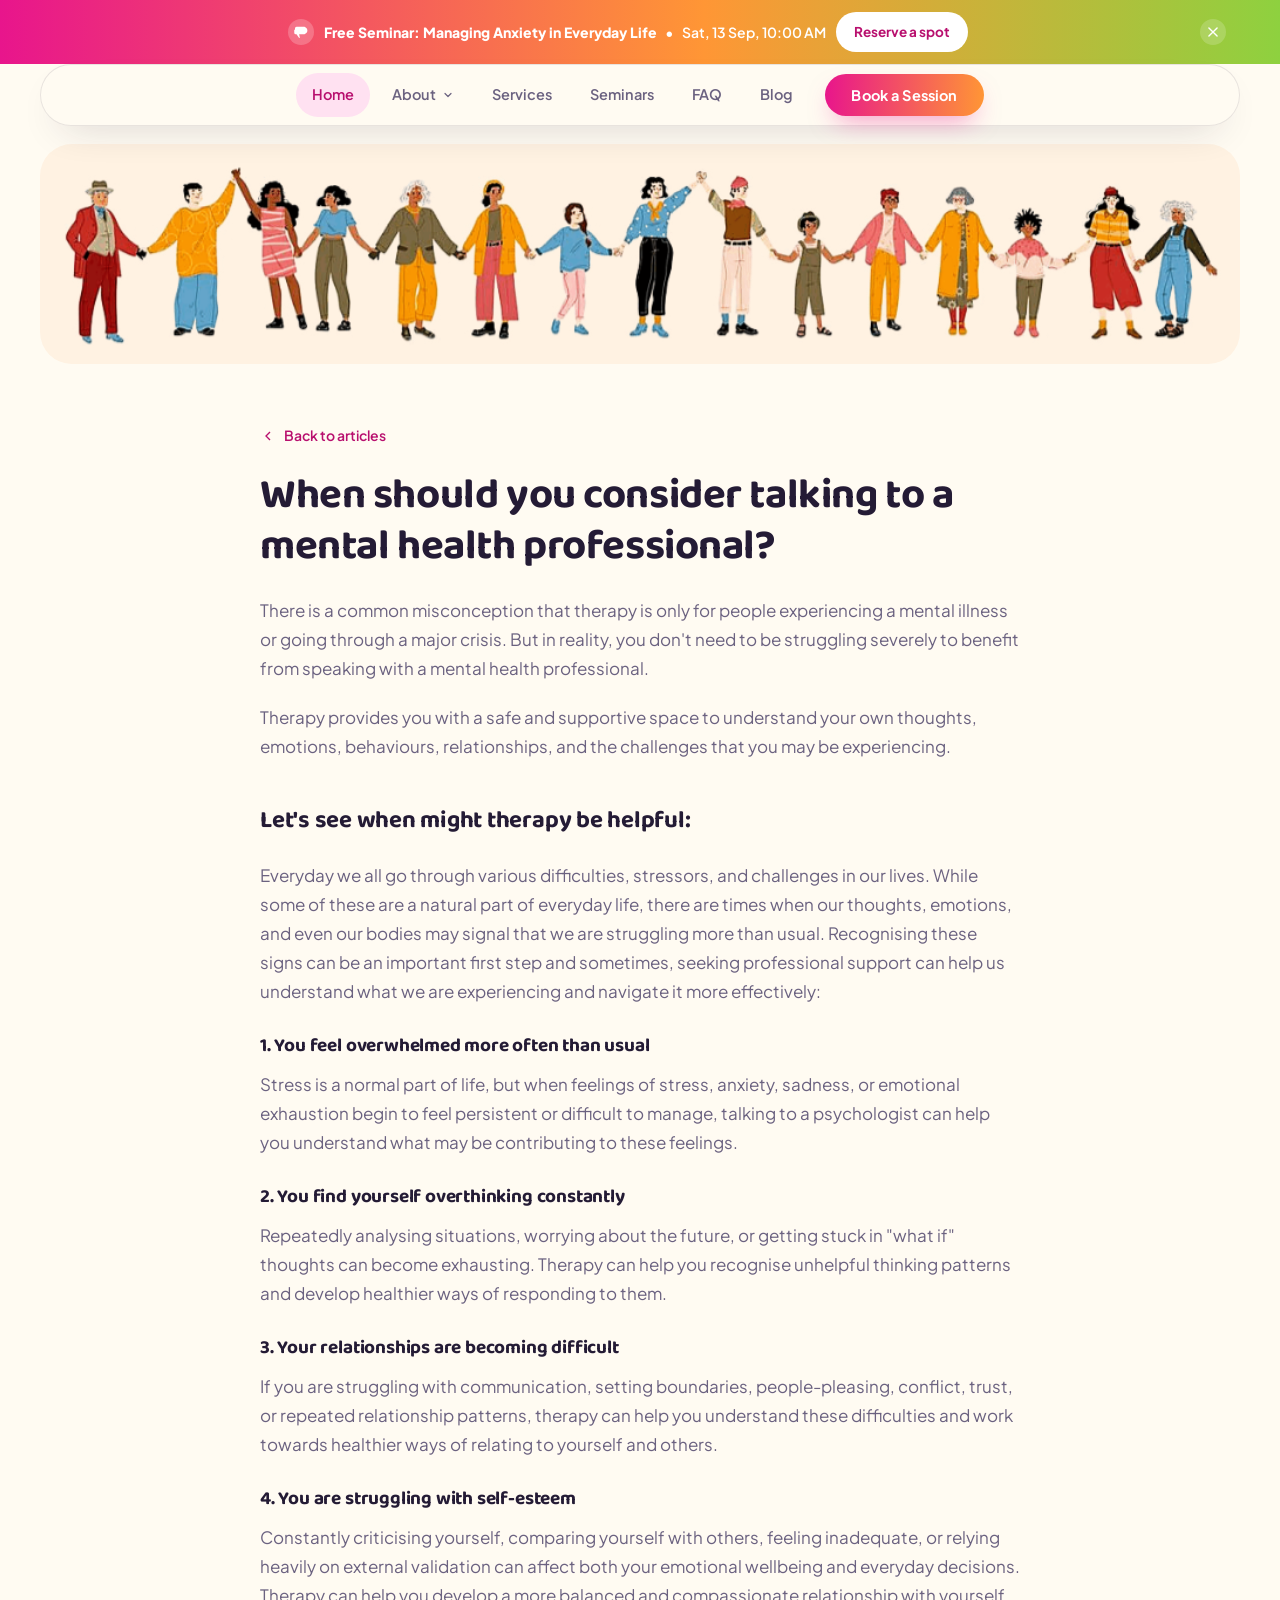
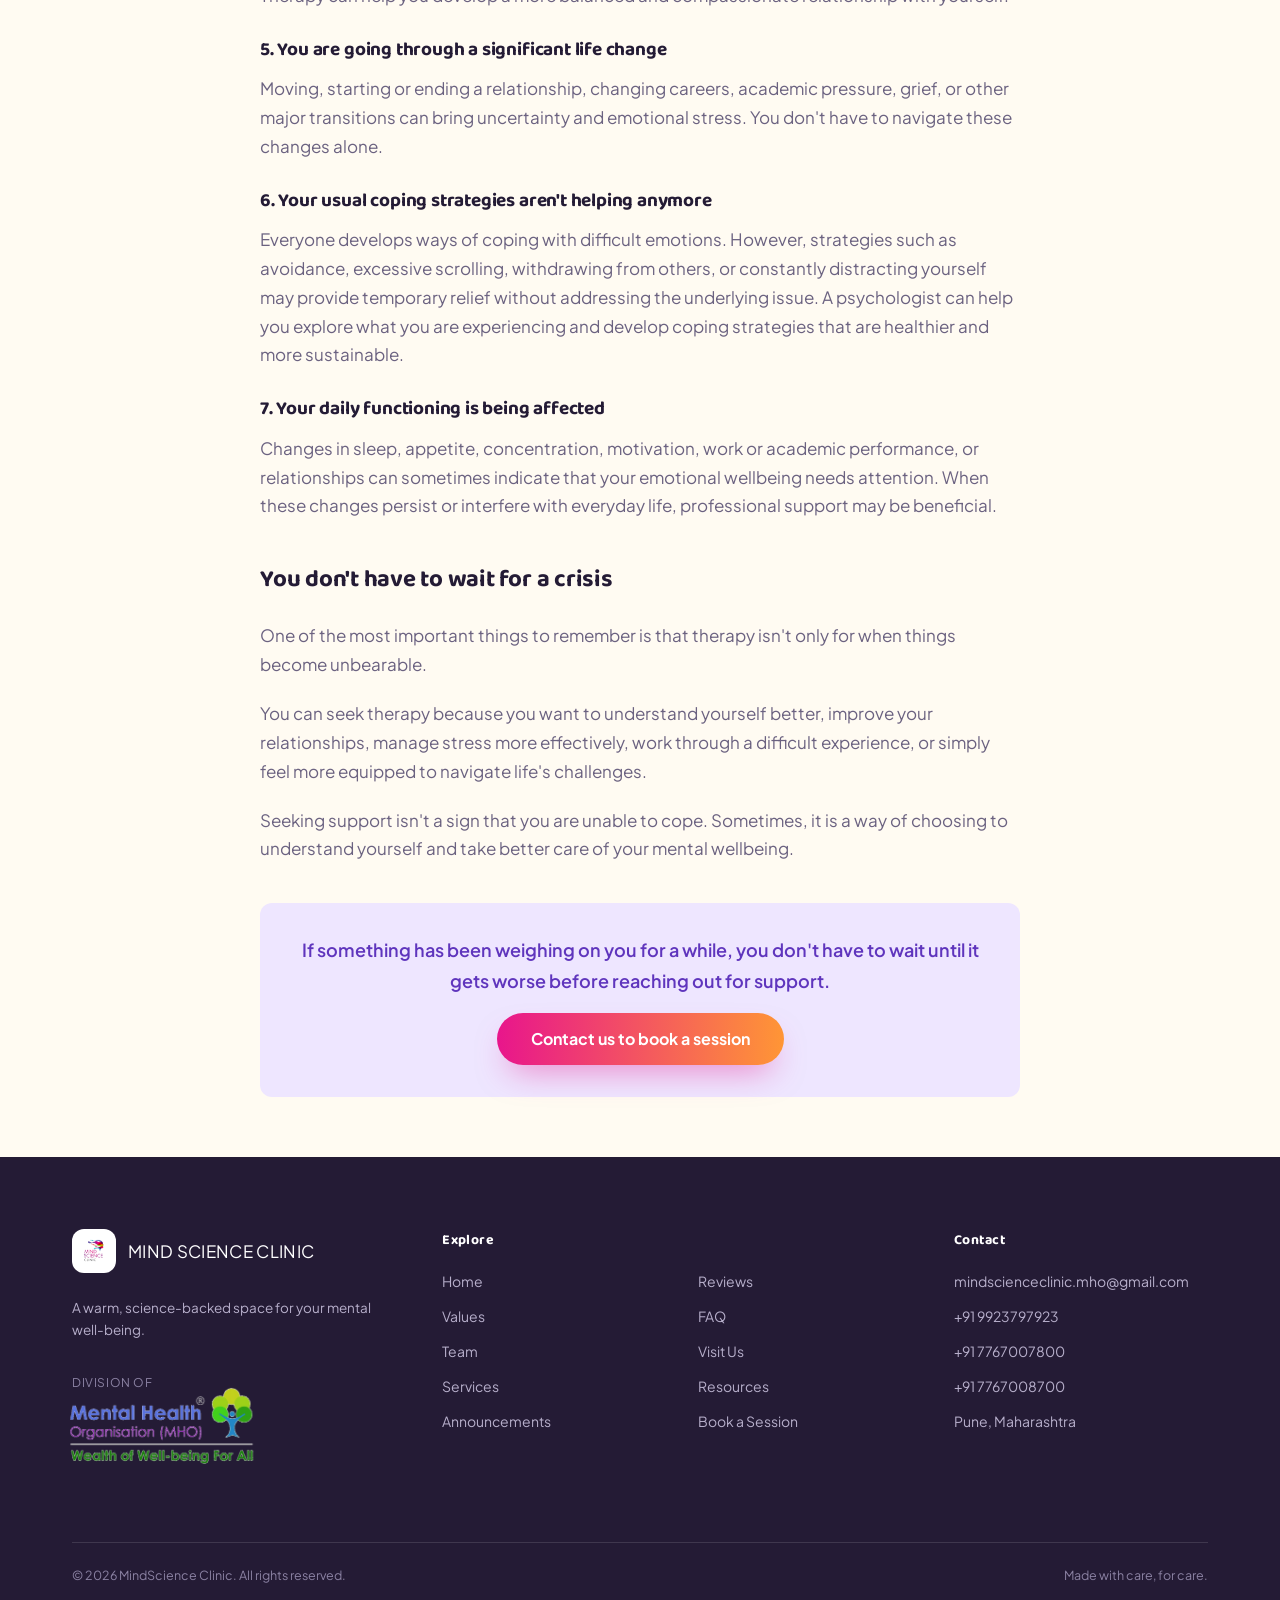
==== commit 54178e76: "Fix" ====
--- a/blog-when-to-seek-help.html
+++ b/blog-when-to-seek-help.html
@@ -202,8 +202,10 @@
       </div>
       <div class="footer-col">
         <h5>Contact</h5>
-        <p>aditya.gamedesigner0402@gmail.com</p>
-        <p>+91 00000 00000</p>
+        <p><a href="mailto:mindscienceclinic.mho@gmail.com" style="color:inherit; text-decoration:none;">mindscienceclinic.mho@gmail.com</a></p>
+        <p><a href="tel:+919923797923" style="color:inherit; text-decoration:none;">+91 9923797923</a></p>
+        <p><a href="tel:+917767007800" style="color:inherit; text-decoration:none;">+91 7767007800</a></p>
+        <p><a href="tel:+917767008700" style="color:inherit; text-decoration:none;">+91 7767008700</a></p>
         <p>Pune, Maharashtra</p>
       </div>
     </div>
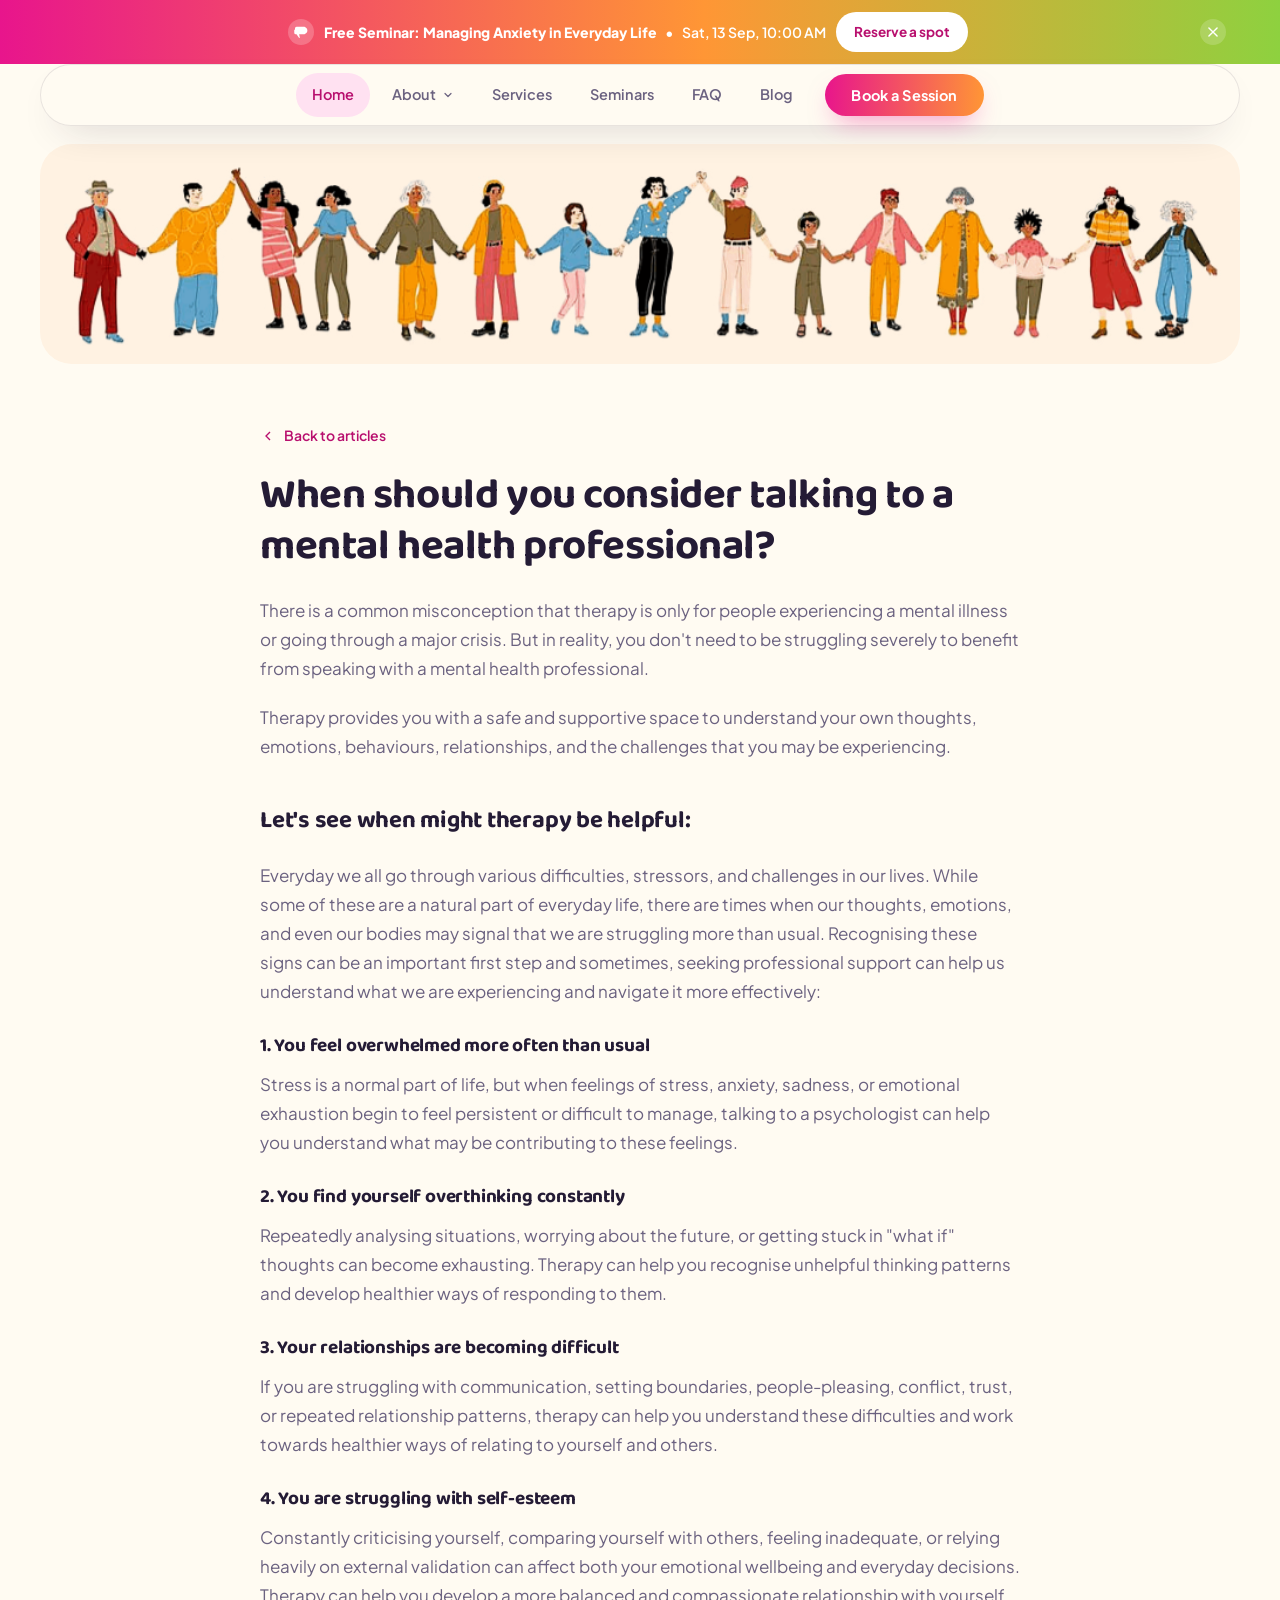
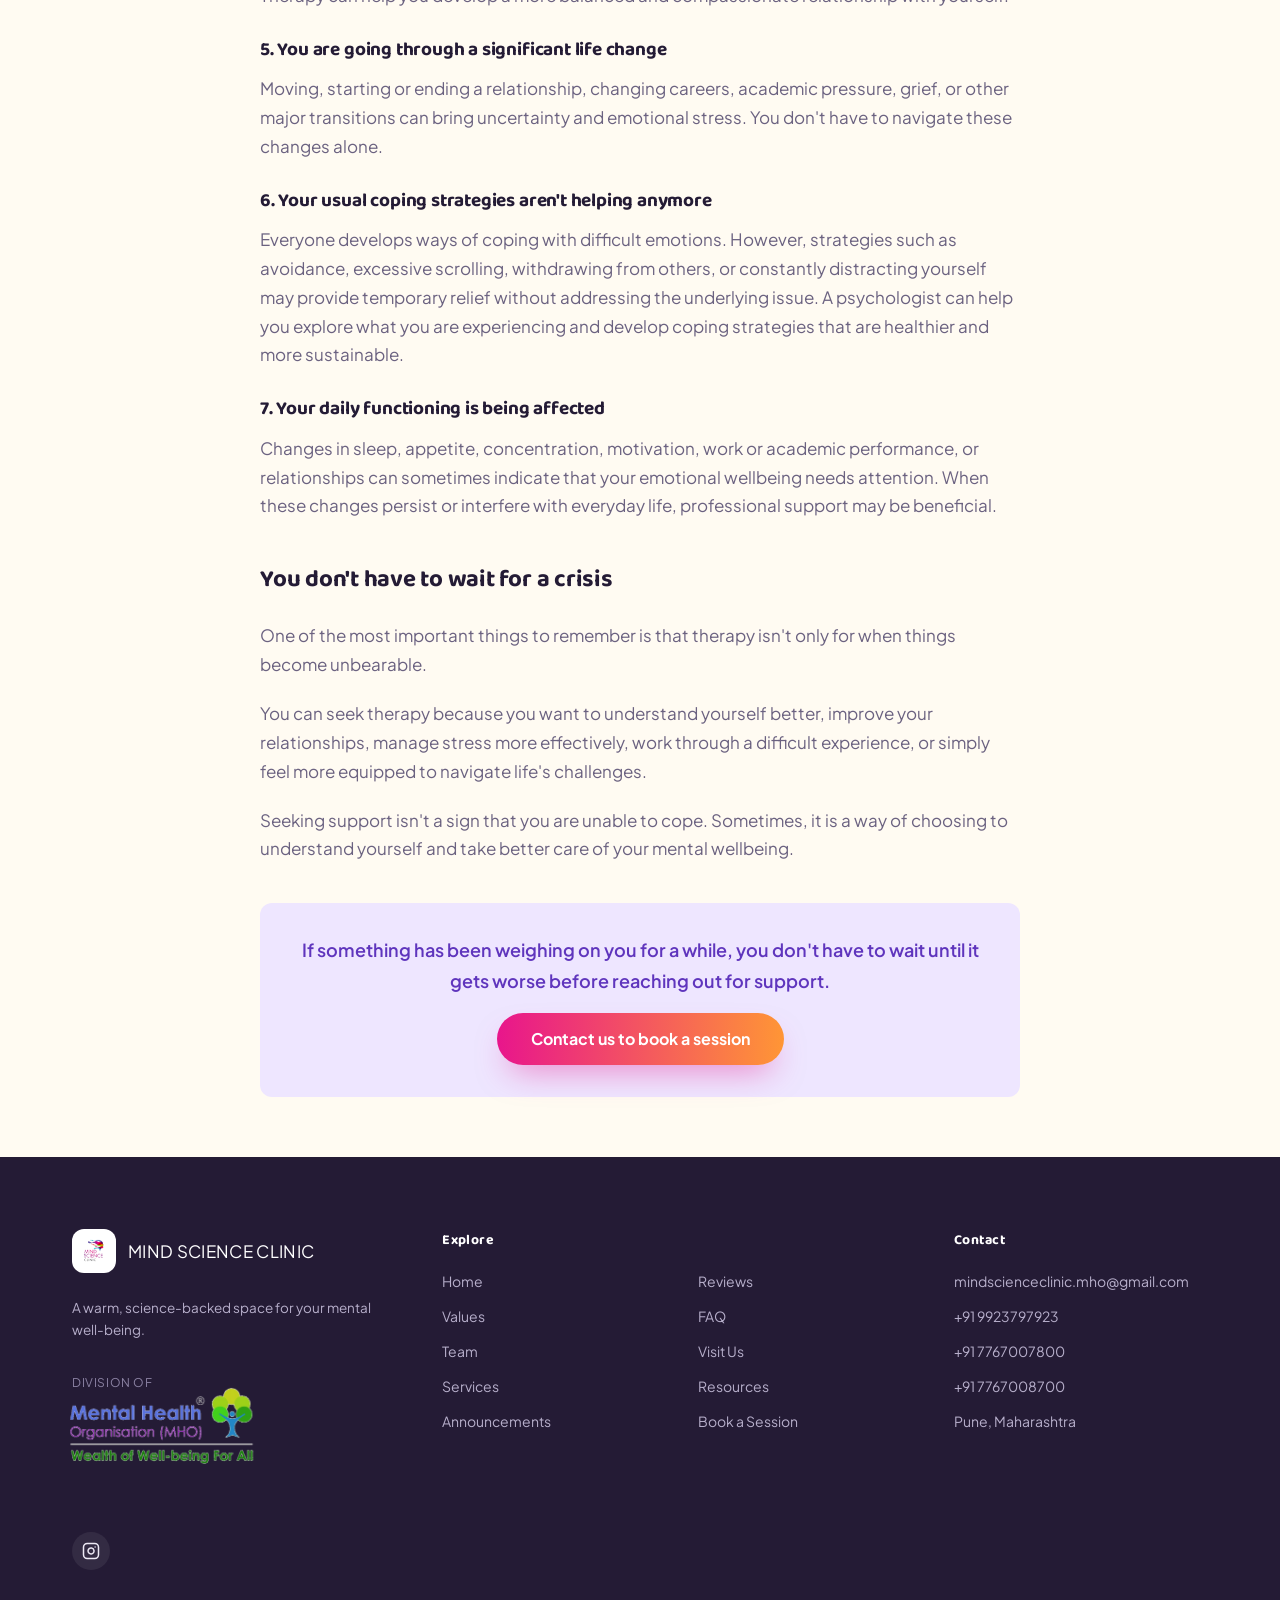
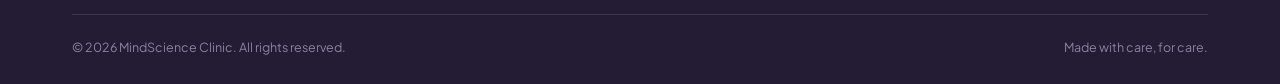
==== commit f5d14afa: "Fix" ====
--- a/blog-when-to-seek-help.html
+++ b/blog-when-to-seek-help.html
@@ -183,6 +183,15 @@
           <p style="font-size: 12px; color: #8B82A3; margin-bottom: 8px; text-transform: uppercase; letter-spacing: 0.05em;">Division of</p>
           <img src="assets/mho-logo.png" alt="Mental Health Organisation" class="footer-mho-logo">
         </div>
+        <div class="footer-social" style="margin-top: 18px;">
+          <a href="https://www.instagram.com/mindscience_mentalhealth/" target="_blank" rel="noopener noreferrer" aria-label="Follow Mind Science Clinic on Instagram">
+            <svg width="18" height="18" viewBox="0 0 24 24" fill="none" stroke="currentColor" stroke-width="2" stroke-linecap="round" stroke-linejoin="round">
+              <rect x="2" y="2" width="20" height="20" rx="5" ry="5"></rect>
+              <path d="M16 11.37A4 4 0 1 1 12.63 8 4 4 0 0 1 16 11.37z"></path>
+              <line x1="17.5" y1="6.5" x2="17.51" y2="6.5"></line>
+            </svg>
+          </a>
+        </div>
       </div>
       <div class="footer-col">
         <h5>Explore</h5>
--- a/css/layout.css
+++ b/css/layout.css
@@ -1,5 +1,5 @@
 header { position: sticky; top: 14px; z-index: 100; padding: 0 20px; }
-nav { max-width: 1200px; margin: 0 auto; padding: 8px 20px; display: flex; align-items: center; justify-content: center; background: rgba(255, 251, 242, 0.9); backdrop-filter: blur(14px); border: 1.5px solid var(--line); border-radius: var(--radius-lg); box-shadow: 0 16px 40px -22px rgba(36, 27, 53, 0.30); transition: padding .3s ease, box-shadow .3s ease, background .3s ease; }
+nav { max-width: 1200px; margin: 0 auto; padding: 8px 20px; display: flex; align-items: center; justify-content: center; background: rgba(255, 251, 242, 0.9); -webkit-backdrop-filter: blur(14px); backdrop-filter: blur(14px); border: 1.5px solid var(--line); border-radius: var(--radius-lg); box-shadow: 0 16px 40px -22px rgba(36, 27, 53, 0.30); transition: padding .3s ease, box-shadow .3s ease, background .3s ease; }
 header.scrolled nav { padding-top: 5px; padding-bottom: 5px; box-shadow: 0 18px 40px -16px rgba(232, 21, 140, 0.30); background: rgba(255, 255, 255, 0.95); }
 .nav-links { display: flex; align-items: center; gap: 6px; }
 .nav-link { font-size: 14.5px; font-weight: 600; color: var(--ink-soft); position: relative; padding: 10px 16px; cursor: pointer; border-radius: var(--radius-pill); transition: all .2s ease; }
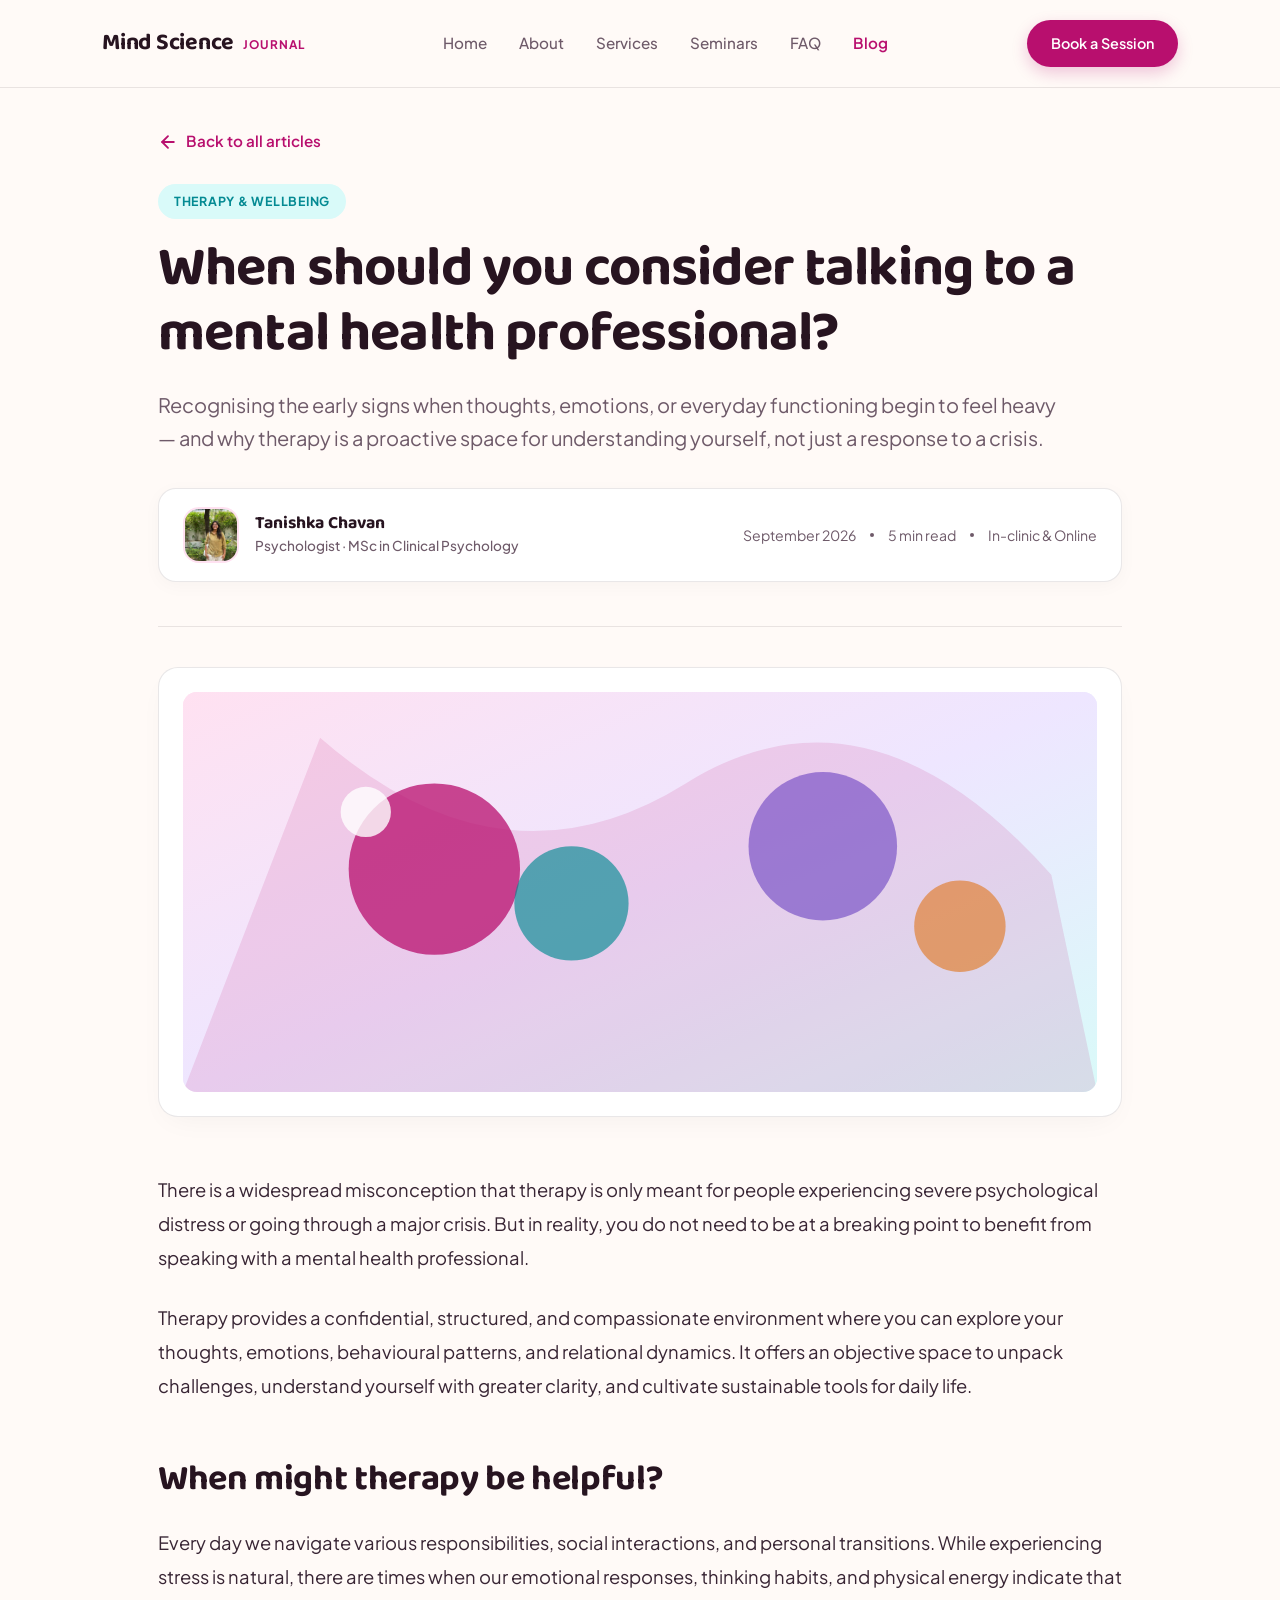
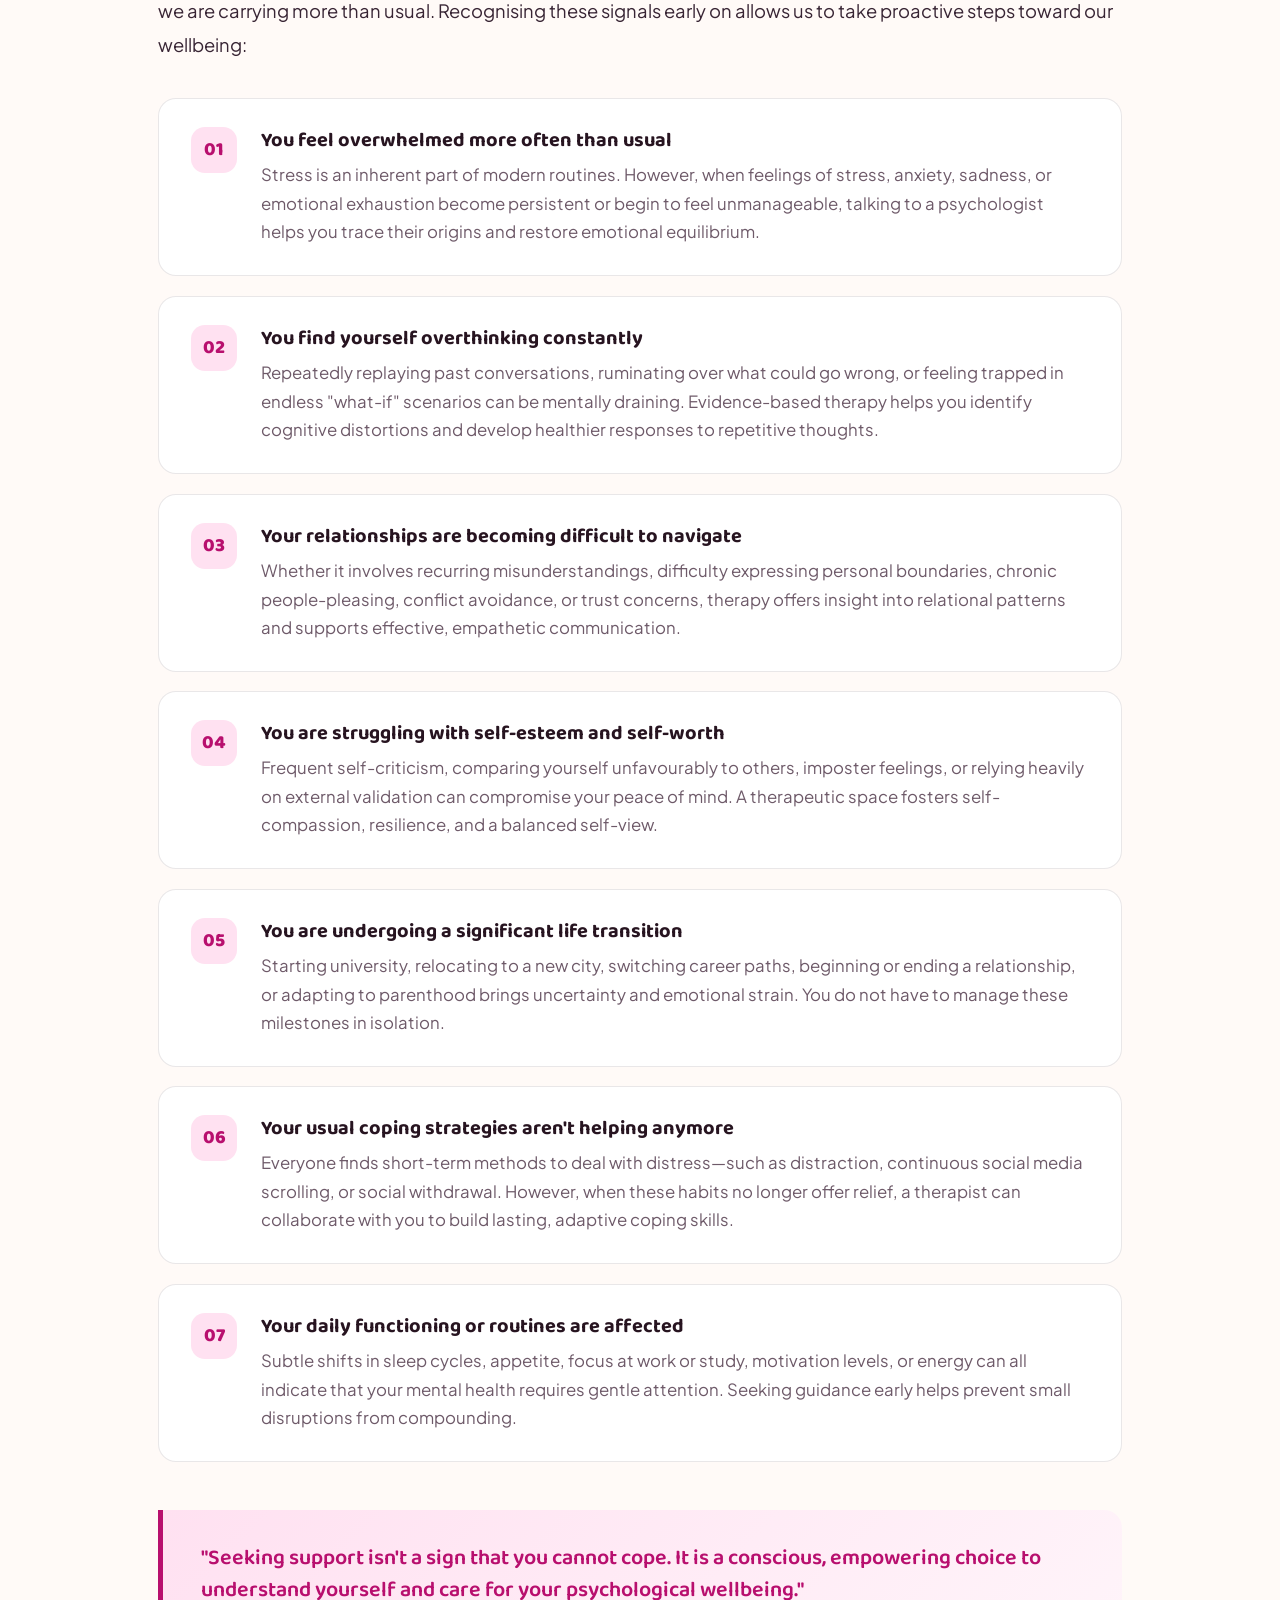
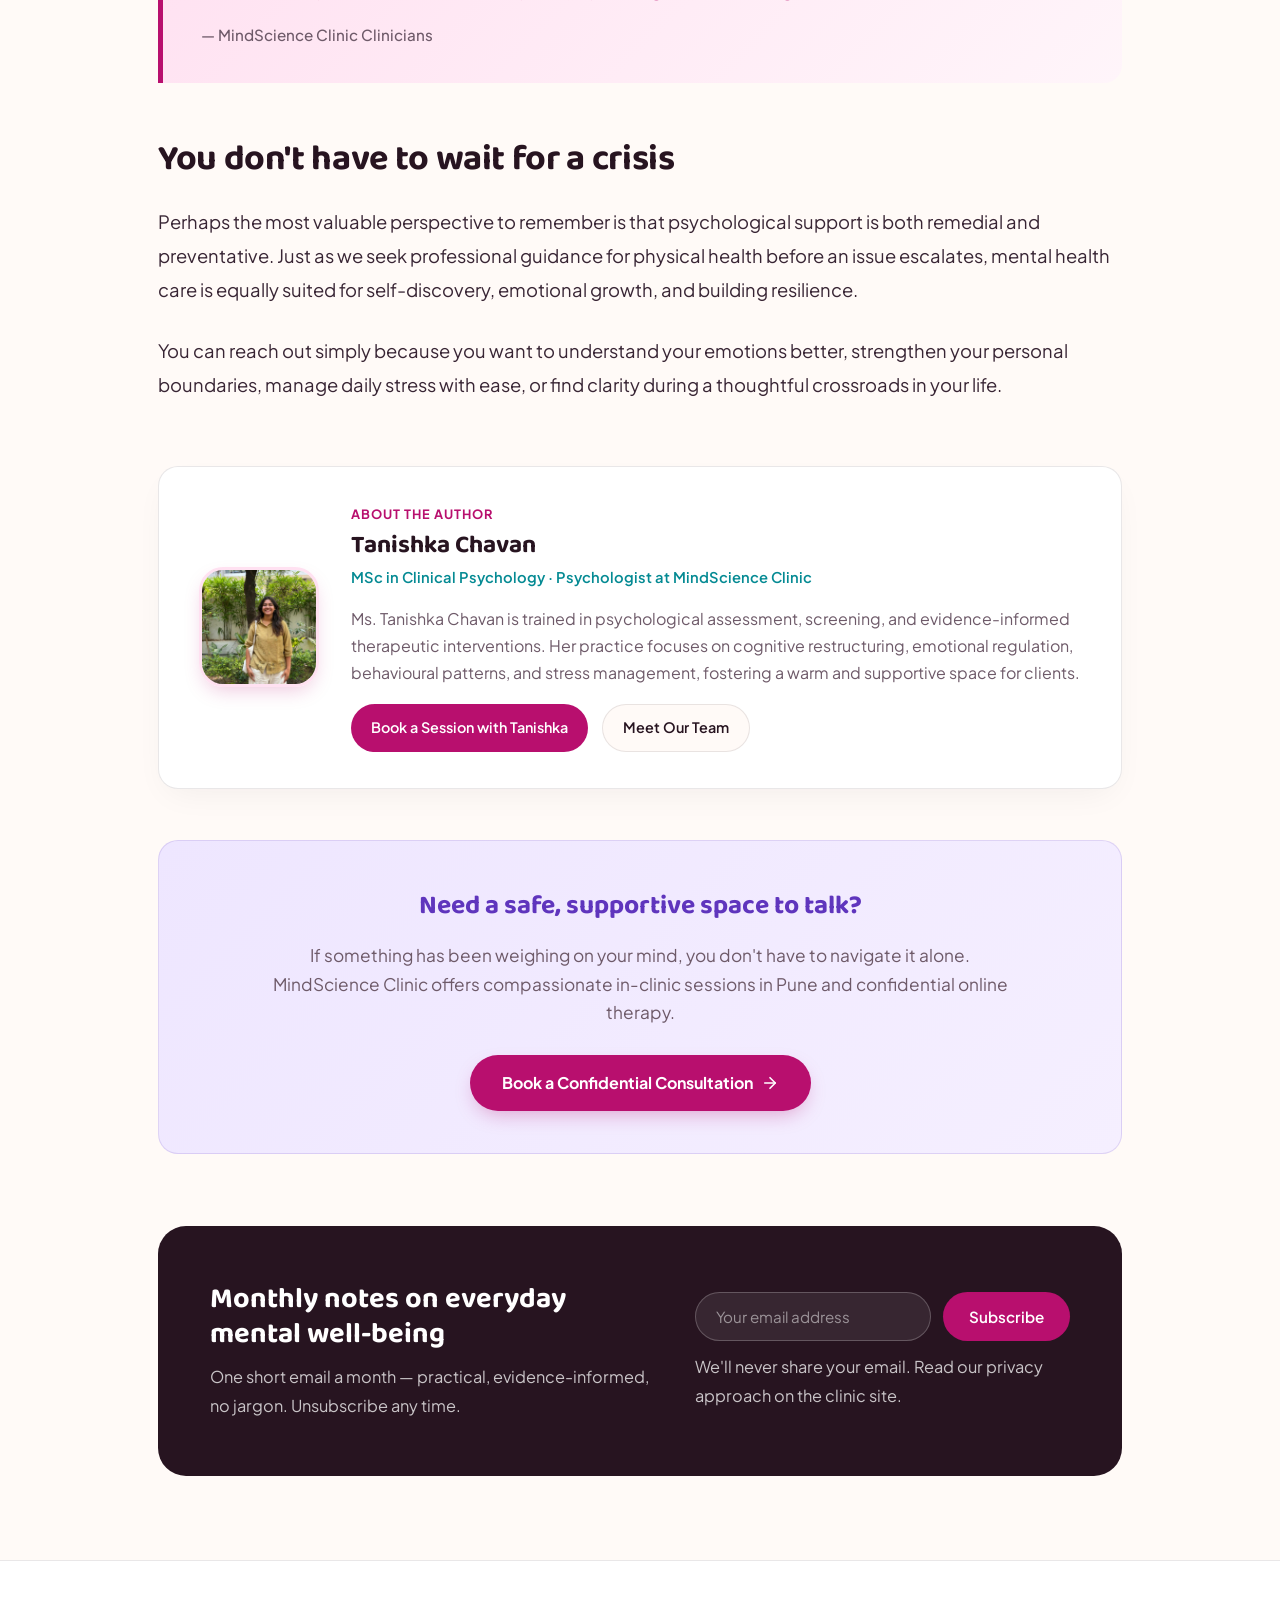
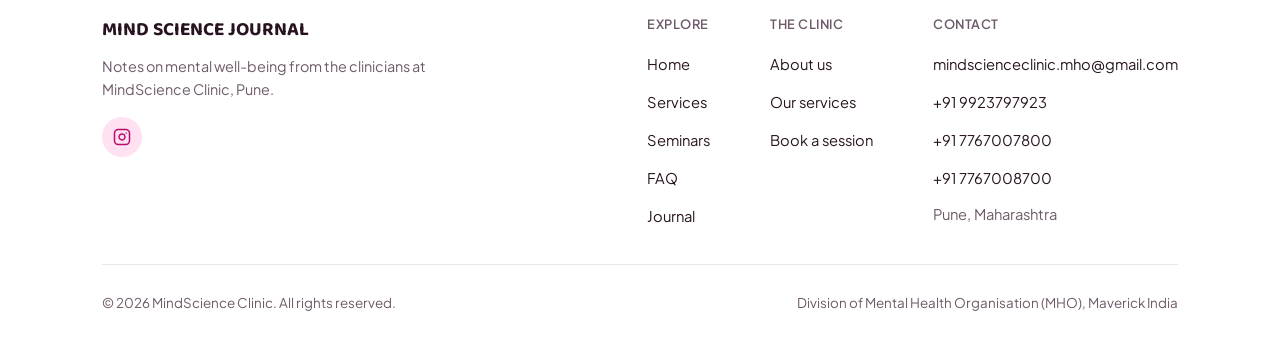
==== commit 7b5c15af: "Blog page updates" ====
--- a/blog-when-to-seek-help.html
+++ b/blog-when-to-seek-help.html
@@ -3,188 +3,893 @@
 <head>
 <meta charset="UTF-8">
 <meta name="viewport" content="width=device-width, initial-scale=1.0">
-<title>MindScience Clinic — A calmer mind starts here</title>
-<meta name="description" content="MindScience Clinic — warm, evidence-informed therapy and psychiatric care. Book an in-clinic or online session today.">
-<meta name="keywords" content="Mind Science Clinic, therapy Pune, psychologist Pune, mental health, counselling Pune, psychiatric care Pune, couples therapy, family therapy, child therapy, CBT, REBT, Dr. Sunil Dharane">
+<title>When should you consider talking to a mental health professional? — The MindScience Journal</title>
+<meta name="description" content="Recognising early signs when thoughts, emotions, or relationships feel difficult to navigate, and why you don't need to wait for a crisis to speak with a psychologist. Written by Tanishka Chavan.">
+<meta name="author" content="Tanishka Chavan">
+<meta name="keywords" content="Therapy Pune, when to see a psychologist, mental health, Tanishka Chavan, MindScience Clinic, counselling, emotional wellbeing">
 <meta name="robots" content="index, follow">
-<meta property="og:title" content="MindScience Clinic — A calmer mind starts here">
-<meta property="og:description" content="Warm, evidence-informed therapy, counselling and psychiatric care in Pune. Book an in-person or online session today.">
+
+<!-- Open Graph / Social Media -->
+<meta property="og:title" content="When should you consider talking to a mental health professional? — MindScience Journal">
+<meta property="og:description" content="Recognising early signs of overwhelm, overthinking, and relationship stress — and why therapy is for proactive wellbeing, not just a crisis. Written by Tanishka Chavan.">
 <meta property="og:image" content="assets/logo.png">
-<meta property="og:type" content="website">
+<meta property="og:type" content="article">
 <meta name="twitter:card" content="summary_large_image">
-<meta name="twitter:title" content="MindScience Clinic — A calmer mind starts here">
-<meta name="twitter:description" content="Warm, evidence-informed therapy, counselling and psychiatric care in Pune. Book an in-person or online session today.">
+<meta name="twitter:title" content="When should you consider talking to a mental health professional?">
+<meta name="twitter:description" content="Recognising early signs when thoughts or everyday functioning feel difficult to navigate alone. By Tanishka Chavan.">
 <meta name="twitter:image" content="assets/logo.png">
+
 <link rel="icon" type="image/png" href="assets/logo.png">
 <link rel="preconnect" href="https://fonts.googleapis.com">
 <link rel="preconnect" href="https://fonts.gstatic.com" crossorigin>
-<link href="https://fonts.googleapis.com/css2?family=Baloo+2:wght@500;600;700;800&family=Jost:wght@600;700&family=Plus+Jakarta+Sans:ital,wght@0,300;0,400;0,500;0,600;0,700;1,500&display=swap" rel="stylesheet">
-<link rel="stylesheet" href="css/variables.css">
-<link rel="stylesheet" href="css/base.css">
-<link rel="stylesheet" href="css/components.css">
-<link rel="stylesheet" href="css/layout.css">
-<link rel="stylesheet" href="css/sections.css">
-<script>
-(function(){
-  try {
-    var pos = JSON.parse(localStorage.getItem('msc_image_positions') || '{}');
-    var css = '';
-    for (var sel in pos) {
-      var p = pos[sel];
-      var scale = p.scale !== undefined ? p.scale : 1;
-      css += sel + ' { animation: none; opacity: 1; transform-origin: top left; transform: translate(' + (p.left||0) + 'px, ' + (p.top||0) + 'px) scale(' + scale + '); }\n';
-    }
-    if (css) document.write('<style>' + css + '</style>');
-  } catch(e){}
-})();
-</script>
+<link href="https://fonts.googleapis.com/css2?family=Baloo+2:wght@500;600;700;800&family=Plus+Jakarta+Sans:ital,wght@0,400;0,500;0,600;0,700;0,800;1,400;1,500&display=swap" rel="stylesheet">
+
+<style>
+  :root{
+    --bg: #FFFAF7;
+    --paper: #FFFFFF;
+    --ink: #271420;
+    --muted: #6E5A69;
+    --line: rgba(39,20,32,0.10);
+
+    --pink: #B80F6E;
+    --pink-tint: #FFE1F1;
+    --teal: #048A93;
+    --teal-tint: #D9FAF9;
+    --purple: #5F35BD;
+    --purple-tint: #EEE6FF;
+    --orange: #E1751A;
+    --orange-tint: #FFECD6;
+    --green: #5FA425;
+    --green-tint: #EBFADD;
+
+    --radius: 20px;
+    --serif: 'Baloo 2', sans-serif;
+    --sans: 'Plus Jakarta Sans', -apple-system, BlinkMacSystemFont, 'Segoe UI', sans-serif;
+    --font-brand: 'Futura PT Book', 'Futura PT', 'Futura', 'Plus Jakarta Sans', sans-serif;
+  }
+
+  *, *::before, *::after{ box-sizing: border-box; margin: 0; padding: 0; }
+  
+  html{
+    scroll-behavior: smooth;
+    text-size-adjust: 100%;
+    -webkit-text-size-adjust: 100%;
+  }
+  
+  body{
+    background: var(--bg);
+    color: var(--ink);
+    font-family: var(--sans);
+    line-height: 1.75;
+    -webkit-font-smoothing: antialiased;
+    -moz-osx-font-smoothing: grayscale;
+    min-height: 100vh;
+  }
+  
+  a{ color: inherit; text-decoration: none; }
+  img{ max-width: 100%; display: block; height: auto; }
+
+  /* Expanded, comfortable container widths */
+  .wrap{ max-width: 1140px; margin: 0 auto; padding: 0 32px; }
+  .article-wrap{ max-width: 1020px; margin: 0 auto; padding: 0 28px; }
+
+  :focus-visible{
+    outline: 2.5px solid var(--pink);
+    outline-offset: 3px;
+    border-radius: 6px;
+  }
+
+  /* ---------- Reading Progress Bar ---------- */
+  .reading-progress-track{
+    position: fixed;
+    top: 0;
+    left: 0;
+    width: 100%;
+    height: 3.5px;
+    background: transparent;
+    z-index: 100;
+    pointer-events: none;
+  }
+  .reading-progress{
+    height: 100%;
+    width: 100%;
+    background: linear-gradient(90deg, var(--purple) 0%, var(--pink) 50%, var(--orange) 100%);
+    transform-origin: left center;
+    transform: scaleX(0);
+    will-change: transform;
+    pointer-events: none;
+  }
+
+  /* ---------- Header (Natural full-page scroll) ---------- */
+  header{
+    position: relative;
+    z-index: 40;
+    background: var(--bg);
+    border-bottom: 1px solid var(--line);
+  }
+  .nav{
+    display: flex;
+    align-items: center;
+    justify-content: space-between;
+    padding: 20px 32px;
+    max-width: 1140px;
+    margin: 0 auto;
+    gap: 24px;
+  }
+  .brand{
+    display: flex;
+    align-items: baseline;
+    gap: 9px;
+    color: var(--ink);
+    flex-shrink: 0;
+  }
+  .brand .mark{
+    font-family: 'Baloo 2', sans-serif;
+    font-weight: 700;
+    font-size: 1.45rem;
+    color: var(--ink);
+    letter-spacing: -0.01em;
+  }
+  .brand .sub{
+    font-family: var(--font-brand);
+    font-size: 0.74rem;
+    color: var(--pink);
+    font-weight: 700;
+    letter-spacing: 0.08em;
+  }
+  .nav-links{
+    display: flex;
+    align-items: center;
+    gap: 32px;
+    font-size: 0.95rem;
+    color: var(--muted);
+  }
+  .nav-links a{
+    transition: color .18s ease;
+    font-weight: 500;
+  }
+  .nav-links a:hover{ color: var(--pink); }
+  .nav-links a.active{ color: var(--pink); font-weight: 600; }
+
+  .nav-cta{
+    flex-shrink: 0;
+    background: var(--pink);
+    color: #fff;
+    padding: 11px 24px;
+    border-radius: 100px;
+    font-size: 0.9rem;
+    font-weight: 600;
+    white-space: nowrap;
+    transition: transform .2s cubic-bezier(0.16, 1, 0.3, 1), box-shadow .2s ease;
+    box-shadow: 0 6px 16px rgba(184, 15, 110, 0.22);
+  }
+  .nav-cta:hover{
+    transform: translateY(-1px);
+    box-shadow: 0 10px 22px rgba(184, 15, 110, 0.32);
+  }
+
+  @media (max-width: 760px){
+    .nav-links{ display: none; }
+    .nav{ padding: 16px 20px; }
+  }
+
+  /* ---------- Back Navigation ---------- */
+  .back-nav{
+    padding: 40px 0 24px;
+  }
+  .back-link{
+    display: inline-flex;
+    align-items: center;
+    gap: 8px;
+    color: var(--pink);
+    font-size: 0.95rem;
+    font-weight: 600;
+    transition: transform .2s cubic-bezier(0.16, 1, 0.3, 1);
+  }
+  .back-link:hover{
+    transform: translateX(-4px);
+  }
+  .back-link svg{
+    flex-shrink: 0;
+  }
+
+  /* ---------- Article Header (Expanded & Airy) ---------- */
+  .article-header{
+    margin-bottom: 40px;
+  }
+  .tag{
+    display: inline-block;
+    font-family: var(--font-brand);
+    font-size: 0.78rem;
+    font-weight: 700;
+    padding: 7px 16px;
+    border-radius: 100px;
+    margin-bottom: 18px;
+    text-transform: uppercase;
+    letter-spacing: 0.06em;
+  }
+  .tag.therapy{
+    background: var(--teal-tint);
+    color: var(--teal);
+  }
+
+  .article-title{
+    font-family: var(--serif);
+    font-weight: 700;
+    font-size: clamp(2.4rem, 4.4vw, 3.5rem);
+    line-height: 1.15;
+    letter-spacing: -0.015em;
+    color: var(--ink);
+    margin-bottom: 22px;
+  }
+
+  .article-lead{
+    font-size: 1.25rem;
+    line-height: 1.65;
+    color: var(--muted);
+    margin-bottom: 34px;
+    font-weight: 400;
+    max-width: 900px;
+  }
+
+  /* ---------- Author Bar ---------- */
+  .author-bar{
+    display: flex;
+    align-items: center;
+    justify-content: space-between;
+    flex-wrap: wrap;
+    gap: 20px;
+    padding: 18px 24px;
+    background: var(--paper);
+    border: 1px solid var(--line);
+    border-radius: 18px;
+    box-shadow: 0 4px 18px rgba(39, 20, 32, 0.03);
+    margin-bottom: 44px;
+  }
+  .author-profile{
+    display: flex;
+    align-items: center;
+    gap: 16px;
+  }
+  .author-img{
+    width: 56px;
+    height: 56px;
+    border-radius: 16px;
+    object-fit: cover;
+    border: 2px solid var(--pink-tint);
+    flex-shrink: 0;
+  }
+  .author-details{
+    display: flex;
+    flex-direction: column;
+  }
+  .author-name-tag{
+    font-family: var(--serif);
+    font-weight: 700;
+    font-size: 1.1rem;
+    color: var(--ink);
+    line-height: 1.2;
+  }
+  .author-title{
+    font-size: 0.85rem;
+    color: var(--muted);
+    font-weight: 500;
+  }
+  .article-meta-info{
+    display: flex;
+    align-items: center;
+    gap: 14px;
+    font-size: 0.88rem;
+    color: var(--muted);
+  }
+  .article-meta-info .dot{
+    width: 4px;
+    height: 4px;
+    border-radius: 50%;
+    background: var(--muted);
+    flex-shrink: 0;
+  }
+
+  /* ---------- Hero Art / Banner Card (Generous) ---------- */
+  .article-art-card{
+    background: var(--paper);
+    border: 1px solid var(--line);
+    border-radius: var(--radius);
+    padding: 24px;
+    margin-bottom: 56px;
+    box-shadow: 0 10px 30px -10px rgba(39, 20, 32, 0.05);
+  }
+  .article-art{
+    aspect-ratio: 16/7;
+    border-radius: 14px;
+    overflow: hidden;
+    position: relative;
+    background: linear-gradient(135deg, var(--pink-tint) 0%, var(--purple-tint) 60%, var(--teal-tint) 100%);
+    display: flex;
+    align-items: center;
+    justify-content: center;
+  }
+  @media (max-width: 600px){
+    .article-art{ aspect-ratio: 16/10; }
+  }
+
+  /* ---------- Article Content (Wide, readable typography) ---------- */
+  .article-body{
+    font-size: 1.15rem;
+    line-height: 1.85;
+    color: var(--ink);
+    margin-bottom: 64px;
+  }
+  .article-body p{
+    margin-bottom: 26px;
+    color: #382534;
+  }
+  .article-body h2{
+    font-family: var(--serif);
+    font-weight: 700;
+    font-size: clamp(1.75rem, 2.8vw, 2.3rem);
+    line-height: 1.25;
+    color: var(--ink);
+    margin-top: 54px;
+    margin-bottom: 24px;
+    letter-spacing: -0.01em;
+  }
+
+  /* Key Points Grid / Cards (Spacious & Clean) ---------- */
+  .points-container{
+    display: flex;
+    flex-direction: column;
+    gap: 20px;
+    margin: 36px 0 48px;
+  }
+  .point-card{
+    background: var(--paper);
+    border: 1.5px solid var(--line);
+    border-radius: 18px;
+    padding: 28px 32px;
+    display: flex;
+    gap: 24px;
+    align-items: flex-start;
+    transition: transform .22s cubic-bezier(0.16, 1, 0.3, 1), box-shadow .22s ease, border-color .22s ease;
+    will-change: transform;
+    backface-visibility: hidden;
+    transform: translateZ(0);
+  }
+  .point-card:hover{
+    transform: translateY(-3px) translateZ(0);
+    box-shadow: 0 16px 34px -10px rgba(39, 20, 32, 0.09);
+    border-color: rgba(184, 15, 110, 0.35);
+  }
+  .point-num{
+    font-family: var(--serif);
+    font-weight: 800;
+    font-size: 1.2rem;
+    color: var(--pink);
+    background: var(--pink-tint);
+    width: 46px;
+    height: 46px;
+    border-radius: 14px;
+    display: flex;
+    align-items: center;
+    justify-content: center;
+    flex-shrink: 0;
+  }
+  .point-content h3{
+    font-family: var(--serif);
+    font-weight: 700;
+    font-size: 1.25rem;
+    margin-bottom: 8px;
+    line-height: 1.3;
+    color: var(--ink);
+  }
+  .point-content p{
+    margin: 0;
+    font-size: 1.05rem;
+    color: var(--muted);
+    line-height: 1.7;
+  }
+
+  /* Callout Quote */
+  .quote-box{
+    background: linear-gradient(135deg, var(--pink-tint) 0%, #FFF5FA 100%);
+    border-left: 5px solid var(--pink);
+    border-radius: 0 18px 18px 0;
+    padding: 32px 38px;
+    margin: 48px 0;
+  }
+  .quote-box p{
+    font-family: var(--serif);
+    font-size: 1.35rem;
+    font-weight: 600;
+    line-height: 1.5;
+    color: var(--pink);
+    margin-bottom: 10px;
+  }
+  .quote-box span{
+    font-size: 0.95rem;
+    color: var(--muted);
+    font-weight: 500;
+  }
+
+  /* ---------- Author Bio Box ---------- */
+  .author-bio-card{
+    background: var(--paper);
+    border: 1.5px solid var(--line);
+    border-radius: var(--radius);
+    padding: 36px 40px;
+    margin: 64px 0 52px;
+    display: grid;
+    grid-template-columns: auto 1fr;
+    gap: 32px;
+    align-items: center;
+    box-shadow: 0 12px 34px -10px rgba(39, 20, 32, 0.06);
+    transition: transform .22s cubic-bezier(0.16, 1, 0.3, 1), box-shadow .22s ease;
+    will-change: transform;
+    backface-visibility: hidden;
+  }
+  .bio-avatar{
+    width: 120px;
+    height: 120px;
+    border-radius: 24px;
+    object-fit: cover;
+    border: 3px solid var(--pink-tint);
+    box-shadow: 0 8px 20px -6px rgba(184, 15, 110, 0.25);
+  }
+  .bio-kicker{
+    font-family: var(--font-brand);
+    font-size: 0.8rem;
+    font-weight: 700;
+    text-transform: uppercase;
+    letter-spacing: 0.08em;
+    color: var(--pink);
+    margin-bottom: 6px;
+  }
+  .bio-name{
+    font-family: var(--serif);
+    font-weight: 700;
+    font-size: 1.55rem;
+    color: var(--ink);
+    margin-bottom: 4px;
+    line-height: 1.2;
+  }
+  .bio-role{
+    font-size: 0.92rem;
+    color: var(--teal);
+    font-weight: 600;
+    margin-bottom: 14px;
+    display: block;
+  }
+  .bio-text{
+    font-size: 1rem;
+    line-height: 1.7;
+    color: var(--muted);
+    margin-bottom: 18px;
+  }
+  .bio-actions{
+    display: flex;
+    gap: 14px;
+    flex-wrap: wrap;
+  }
+  .bio-btn{
+    display: inline-flex;
+    align-items: center;
+    gap: 6px;
+    font-size: 0.9rem;
+    font-weight: 600;
+    padding: 10px 20px;
+    border-radius: 100px;
+    transition: transform .18s cubic-bezier(0.16, 1, 0.3, 1), background .18s ease, color .18s ease;
+  }
+  .bio-btn.primary{
+    background: var(--pink);
+    color: #fff;
+  }
+  .bio-btn.primary:hover{ transform: translateY(-1px); }
+  .bio-btn.secondary{
+    background: var(--bg);
+    border: 1px solid var(--line);
+    color: var(--ink);
+  }
+  .bio-btn.secondary:hover{ border-color: var(--pink); color: var(--pink); }
+
+  @media (max-width: 680px){
+    .author-bio-card{ grid-template-columns: 1fr; text-align: left; padding: 26px; }
+    .bio-avatar{ width: 90px; height: 90px; }
+  }
+
+  /* ---------- Article CTA Box ---------- */
+  .article-cta{
+    background: linear-gradient(135deg, var(--purple-tint) 0%, #F5EFFF 100%);
+    border: 1px solid rgba(95, 53, 189, 0.15);
+    border-radius: var(--radius);
+    padding: 42px 36px;
+    text-align: center;
+    margin-bottom: 72px;
+  }
+  .article-cta h3{
+    font-family: var(--serif);
+    font-weight: 700;
+    font-size: 1.65rem;
+    color: var(--purple);
+    margin-bottom: 12px;
+  }
+  .article-cta p{
+    font-size: 1.08rem;
+    color: var(--muted);
+    max-width: 58ch;
+    margin: 0 auto 28px;
+    line-height: 1.65;
+  }
+  .article-cta-btn{
+    display: inline-flex;
+    align-items: center;
+    gap: 8px;
+    background: var(--pink);
+    color: #fff;
+    font-weight: 700;
+    font-size: 1rem;
+    padding: 14px 32px;
+    border-radius: 100px;
+    box-shadow: 0 8px 20px -6px rgba(184, 15, 110, 0.35);
+    transition: transform .2s cubic-bezier(0.16, 1, 0.3, 1), box-shadow .2s ease;
+  }
+  .article-cta-btn:hover{
+    transform: translateY(-2px);
+    box-shadow: 0 12px 26px -6px rgba(184, 15, 110, 0.45);
+  }
+
+  /* ---------- Newsletter band ---------- */
+  .newsletter{
+    background: var(--ink);
+    color: #fff;
+    border-radius: 28px;
+    padding: 56px 52px;
+    margin-bottom: 84px;
+    display: grid;
+    grid-template-columns: 1.2fr 1fr;
+    gap: 44px;
+    align-items: center;
+    position: relative;
+    overflow: hidden;
+  }
+  .newsletter h3{
+    font-family: var(--serif);
+    font-weight: 700;
+    font-size: 1.8rem;
+    margin-bottom: 12px;
+    line-height: 1.2;
+  }
+  .newsletter p{ color: rgba(255, 255, 255, 0.75); max-width: 42ch; font-size: 1.02rem; }
+  .sub-form{ display: flex; gap: 12px; }
+  .sub-form input{
+    flex: 1;
+    background: rgba(255, 255, 255, 0.08);
+    border: 1px solid rgba(255, 255, 255, 0.22);
+    color: #fff;
+    padding: 14px 20px;
+    border-radius: 100px;
+    font-family: var(--sans);
+    font-size: 0.95rem;
+    outline: none;
+    transition: border-color .18s ease;
+  }
+  .sub-form input:focus{
+    border-color: var(--pink-tint);
+  }
+  .sub-form input::placeholder{ color: rgba(255, 255, 255, 0.5); }
+  .sub-form button{
+    background: var(--pink);
+    color: #fff;
+    border: none;
+    padding: 14px 26px;
+    border-radius: 100px;
+    font-family: var(--sans);
+    font-weight: 600;
+    font-size: 0.95rem;
+    cursor: pointer;
+    white-space: nowrap;
+    transition: transform .18s cubic-bezier(0.16, 1, 0.3, 1), background .18s ease;
+  }
+  .sub-form button:hover{ transform: translateY(-1px); }
+  .sub-note{ font-size: 0.8rem; color: rgba(255, 255, 255, 0.45); margin-top: 12px; }
+  .sub-confirm{
+    display: none;
+    font-size: 0.95rem;
+    color: var(--pink-tint);
+    margin-top: 4px;
+  }
+  @media (max-width: 780px){
+    .newsletter{ grid-template-columns: 1fr; padding: 38px 28px; }
+    .sub-form{ flex-direction: column; }
+  }
+
+  /* ---------- Footer (Matching Journal) ---------- */
+  footer{
+    border-top: 1px solid var(--line);
+    padding: 52px 0 38px;
+    background: #fff;
+  }
+  .footer-grid{
+    display: flex;
+    justify-content: space-between;
+    flex-wrap: wrap;
+    gap: 36px;
+    margin-bottom: 34px;
+  }
+  .footer-brand .mark{ font-family: 'Baloo 2', sans-serif; font-weight: 700; font-size: 1.2rem; color: var(--ink); }
+  .footer-brand p{ color: var(--muted); font-size: 0.9rem; max-width: 32ch; margin-top: 8px; line-height: 1.6; }
+  .footer-links{ display: flex; gap: 60px; flex-wrap: wrap; }
+  .footer-links h5{ font-size: 0.8rem; color: var(--muted); margin-bottom: 14px; font-weight: 600; text-transform: uppercase; letter-spacing: 0.04em; }
+  .footer-links ul{ list-style: none; display: flex; flex-direction: column; gap: 10px; }
+  .footer-links a{ color: var(--ink); font-size: 0.92rem; transition: color .15s ease; }
+  .footer-links a:hover{ color: var(--pink); }
+  .footer-bottom{
+    border-top: 1px solid var(--line);
+    padding-top: 26px;
+    display: flex;
+    justify-content: space-between;
+    flex-wrap: wrap;
+    gap: 14px;
+    font-size: 0.84rem;
+    color: var(--muted);
+  }
+
+  /* ---------- Back to Top Button ---------- */
+  .to-top{
+    position: fixed;
+    right: 28px;
+    bottom: 28px;
+    width: 48px;
+    height: 48px;
+    border-radius: 50%;
+    background: var(--paper);
+    border: 1.5px solid var(--line);
+    color: var(--pink);
+    display: flex;
+    align-items: center;
+    justify-content: center;
+    cursor: pointer;
+    box-shadow: 0 8px 24px rgba(39, 20, 32, 0.1);
+    opacity: 0;
+    pointer-events: none;
+    transform: translateY(12px) translateZ(0);
+    transition: opacity .22s ease, transform .22s cubic-bezier(0.16, 1, 0.3, 1), background .18s ease;
+    z-index: 50;
+    will-change: transform, opacity;
+  }
+  .to-top.show{ opacity: 1; pointer-events: auto; transform: translateY(0) translateZ(0); }
+  .to-top:hover{ background: var(--pink-tint); }
+</style>
 </head>
 <body>
 
-<div class="progress-track"><div class="progress-bar" id="progressBar"></div></div>
-
-<div class="topbar" id="topBar">
-  <div class="topbar-inner">
-    <span class="topbar-icon" aria-hidden="true">
-      <svg width="18" height="18" viewBox="0 0 24 24" fill="none"><path d="M3 11v2a2 2 0 0 0 2 2h1l3.5 5 1-.5-1-4.5h7.2c2.3-1.1 3.8-2.9 3.8-5s-1.5-3.9-3.8-5H6a2 2 0 0 0-2 2v2H3z" fill="currentColor"/></svg>
-    </span>
-    <p class="topbar-text">
-      <strong>Free Seminar: Managing Anxiety in Everyday Life</strong>
-      <span class="topbar-dot" aria-hidden="true">&bull;</span>
-      <span>Sat, 13 Sep, 10:00 AM</span>
-    </p>
-    <a href="index.html#announcements" class="topbar-cta">Reserve a spot</a>
-    <button class="topbar-close" id="topBarClose" aria-label="Dismiss announcement">
-      <svg width="14" height="14" viewBox="0 0 24 24" fill="none"><path d="M5 5l14 14M19 5L5 19" stroke="currentColor" stroke-width="2.4" stroke-linecap="round"/></svg>
-    </button>
+<!-- Reading progress -->
+<div class="reading-progress-track">
+  <div class="reading-progress" id="readingProgress"></div>
+</div>
+
+<!-- Header (Natural scrolling with full page) -->
+<header>
+  <div class="nav">
+    <a class="brand" href="blog.html">
+      <span class="mark">Mind Science</span>
+      <span class="sub">JOURNAL</span>
+    </a>
+    <nav class="nav-links">
+      <a href="index.html#home">Home</a>
+      <a href="index.html#about">About</a>
+      <a href="index.html#services">Services</a>
+      <a href="index.html#announcements">Seminars</a>
+      <a href="index.html#faq">FAQ</a>
+      <a href="blog.html" class="active">Blog</a>
+    </nav>
+    <a class="nav-cta" href="index.html#book">Book a Session</a>
   </div>
-</div>
-
-<header id="siteHeader">
-  <nav>
-
-    <div class="nav-links" id="navLinks">
-      <a href="index.html#home" class="nav-link" data-nav="home">Home</a>
-      <div class="nav-item" id="aboutNavItem">
-        <a href="index.html#about" class="nav-link has-dropdown" data-nav="about" aria-haspopup="true" aria-expanded="false">
-          About
-          <svg class="chev" width="12" height="12" viewBox="0 0 24 24" fill="none"><path d="M6 9l6 6 6-6" stroke="currentColor" stroke-width="2.4" stroke-linecap="round" stroke-linejoin="round"/></svg>
-        </a>
-        <div class="nav-dropdown" role="menu" aria-label="About sub-sections">
-          <a href="index.html#about" data-nav="values" role="menuitem">
-            <svg width="16" height="16" viewBox="0 0 24 24" fill="none"><path d="M12 21s-7-4.35-9.5-8.5C.5 8.5 3 4.5 7 4.5c2 0 3.6 1.1 5 3 1.4-1.9 3-3 5-3 4 0 6.5 4 4.5 8-2.5 4.15-9.5 8.5-9.5 8.5z" stroke="currentColor" stroke-width="1.9"/></svg>
-            Our Values
-          </a>
-          <a href="index.html#about" data-nav="team" role="menuitem">
-            <svg width="16" height="16" viewBox="0 0 24 24" fill="none"><circle cx="9" cy="8" r="3.2" stroke="currentColor" stroke-width="1.8"/><circle cx="17" cy="9" r="2.5" stroke="currentColor" stroke-width="1.8"/><path d="M3 20c0-3.4 2.7-5.6 6-5.6s6 2.2 6 5.6M15.4 20c.2-2.5 1.7-4.2 4-4.5" stroke="currentColor" stroke-width="1.8" stroke-linecap="round"/></svg>
-            Our Team
-          </a>
+</header>
+
+<main>
+  <div class="article-wrap">
+    
+    <!-- Back to journal -->
+    <div class="back-nav">
+      <a href="blog.html" class="back-link">
+        <svg width="20" height="20" viewBox="0 0 24 24" fill="none" stroke="currentColor" stroke-width="2.2" stroke-linecap="round" stroke-linejoin="round">
+          <line x1="19" y1="12" x2="5" y2="12"></line>
+          <polyline points="12 19 5 12 12 5"></polyline>
+        </svg>
+        Back to all articles
+      </a>
+    </div>
+
+    <!-- Article Header -->
+    <header class="article-header">
+      <span class="tag therapy">Therapy & Wellbeing</span>
+      <h1 class="article-title">When should you consider talking to a mental health professional?</h1>
+      <p class="article-lead">Recognising the early signs when thoughts, emotions, or everyday functioning begin to feel heavy — and why therapy is a proactive space for understanding yourself, not just a response to a crisis.</p>
+
+      <!-- Author Bar -->
+      <div class="author-bar">
+        <div class="author-profile">
+          <img class="author-img" src="assets/Tanishka Chavan.jpeg?v=1788758943" alt="Tanishka Chavan" width="56" height="56" loading="eager">
+          <div class="author-details">
+            <span class="author-name-tag">Tanishka Chavan</span>
+            <span class="author-title">Psychologist · MSc in Clinical Psychology</span>
+          </div>
+        </div>
+        <div class="article-meta-info">
+          <span>September 2026</span>
+          <span class="dot" aria-hidden="true"></span>
+          <span>5 min read</span>
+          <span class="dot" aria-hidden="true"></span>
+          <span>In-clinic & Online</span>
         </div>
       </div>
-      <a href="index.html#services" class="nav-link" data-nav="services">Services</a>
-      <a href="index.html#announcements" class="nav-link" data-nav="announcements">Seminars</a>
-      <a href="index.html#faq" class="nav-link" data-nav="faq">FAQ</a>
-      <a href="blog.html" class="nav-link active" data-nav="blog">Blog</a>
-      <a href="index.html#book" class="nav-cta" data-nav="book">Book a Session</a>
+    </header>
+
+    <!-- Visual Art Banner -->
+    <div class="article-art-card">
+      <div class="article-art" aria-hidden="true">
+        <svg viewBox="0 0 800 350" xmlns="http://www.w3.org/2000/svg" style="width:100%; height:100%;">
+          <defs>
+            <linearGradient id="artGrad1" x1="0%" y1="0%" x2="100%" y2="100%">
+              <stop offset="0%" stop-color="#FFE1F1"/>
+              <stop offset="50%" stop-color="#EEE6FF"/>
+              <stop offset="100%" stop-color="#D9FAF9"/>
+            </linearGradient>
+          </defs>
+          <rect width="800" height="350" fill="url(#artGrad1)"/>
+          <path fill="#B80F6E" opacity="0.12" d="M120,40 Q280,180 440,80 T760,160 L800,350 L0,350 Z"/>
+          <circle cx="220" cy="155" r="75" fill="#B80F6E" opacity="0.75"/>
+          <circle cx="340" cy="185" r="50" fill="#048A93" opacity="0.65"/>
+          <circle cx="560" cy="135" r="65" fill="#5F35BD" opacity="0.55"/>
+          <circle cx="680" cy="205" r="40" fill="#E1751A" opacity="0.6"/>
+          <circle cx="160" cy="105" r="22" fill="#FFFFFF" opacity="0.8"/>
+        </svg>
+      </div>
     </div>
-    <button class="nav-toggle" id="navToggle" aria-label="Toggle menu" aria-expanded="false">
-      <span></span><span></span><span></span>
-    </button>
-  </nav>
-</header>
-
-<div class="nav-banner">
-  <div class="nav-banner-inner">
-    <img src="assets/community-banner.png" alt="Illustration of a diverse group of people of all ages standing together holding hands, symbolizing community and connection." loading="eager" fetchpriority="high" width="2398" height="446">
+
+    <!-- Article Content -->
+    <article class="article-body">
+      <p>There is a widespread misconception that therapy is only meant for people experiencing severe psychological distress or going through a major crisis. But in reality, you do not need to be at a breaking point to benefit from speaking with a mental health professional.</p>
+
+      <p>Therapy provides a confidential, structured, and compassionate environment where you can explore your thoughts, emotions, behavioural patterns, and relational dynamics. It offers an objective space to unpack challenges, understand yourself with greater clarity, and cultivate sustainable tools for daily life.</p>
+
+      <h2>When might therapy be helpful?</h2>
+
+      <p>Every day we navigate various responsibilities, social interactions, and personal transitions. While experiencing stress is natural, there are times when our emotional responses, thinking habits, and physical energy indicate that we are carrying more than usual. Recognising these signals early on allows us to take proactive steps toward our wellbeing:</p>
+
+      <!-- 7 Key Points Cards -->
+      <div class="points-container">
+        
+        <div class="point-card">
+          <div class="point-num">01</div>
+          <div class="point-content">
+            <h3>You feel overwhelmed more often than usual</h3>
+            <p>Stress is an inherent part of modern routines. However, when feelings of stress, anxiety, sadness, or emotional exhaustion become persistent or begin to feel unmanageable, talking to a psychologist helps you trace their origins and restore emotional equilibrium.</p>
+          </div>
+        </div>
+
+        <div class="point-card">
+          <div class="point-num">02</div>
+          <div class="point-content">
+            <h3>You find yourself overthinking constantly</h3>
+            <p>Repeatedly replaying past conversations, ruminating over what could go wrong, or feeling trapped in endless "what-if" scenarios can be mentally draining. Evidence-based therapy helps you identify cognitive distortions and develop healthier responses to repetitive thoughts.</p>
+          </div>
+        </div>
+
+        <div class="point-card">
+          <div class="point-num">03</div>
+          <div class="point-content">
+            <h3>Your relationships are becoming difficult to navigate</h3>
+            <p>Whether it involves recurring misunderstandings, difficulty expressing personal boundaries, chronic people-pleasing, conflict avoidance, or trust concerns, therapy offers insight into relational patterns and supports effective, empathetic communication.</p>
+          </div>
+        </div>
+
+        <div class="point-card">
+          <div class="point-num">04</div>
+          <div class="point-content">
+            <h3>You are struggling with self-esteem and self-worth</h3>
+            <p>Frequent self-criticism, comparing yourself unfavourably to others, imposter feelings, or relying heavily on external validation can compromise your peace of mind. A therapeutic space fosters self-compassion, resilience, and a balanced self-view.</p>
+          </div>
+        </div>
+
+        <div class="point-card">
+          <div class="point-num">05</div>
+          <div class="point-content">
+            <h3>You are undergoing a significant life transition</h3>
+            <p>Starting university, relocating to a new city, switching career paths, beginning or ending a relationship, or adapting to parenthood brings uncertainty and emotional strain. You do not have to manage these milestones in isolation.</p>
+          </div>
+        </div>
+
+        <div class="point-card">
+          <div class="point-num">06</div>
+          <div class="point-content">
+            <h3>Your usual coping strategies aren't helping anymore</h3>
+            <p>Everyone finds short-term methods to deal with distress—such as distraction, continuous social media scrolling, or social withdrawal. However, when these habits no longer offer relief, a therapist can collaborate with you to build lasting, adaptive coping skills.</p>
+          </div>
+        </div>
+
+        <div class="point-card">
+          <div class="point-num">07</div>
+          <div class="point-content">
+            <h3>Your daily functioning or routines are affected</h3>
+            <p>Subtle shifts in sleep cycles, appetite, focus at work or study, motivation levels, or energy can all indicate that your mental health requires gentle attention. Seeking guidance early helps prevent small disruptions from compounding.</p>
+          </div>
+        </div>
+
+      </div>
+
+      <!-- Highlight Quote -->
+      <div class="quote-box">
+        <p>"Seeking support isn't a sign that you cannot cope. It is a conscious, empowering choice to understand yourself and care for your psychological wellbeing."</p>
+        <span>— MindScience Clinic Clinicians</span>
+      </div>
+
+      <h2>You don't have to wait for a crisis</h2>
+
+      <p>Perhaps the most valuable perspective to remember is that psychological support is both remedial and preventative. Just as we seek professional guidance for physical health before an issue escalates, mental health care is equally suited for self-discovery, emotional growth, and building resilience.</p>
+
+      <p>You can reach out simply because you want to understand your emotions better, strengthen your personal boundaries, manage daily stress with ease, or find clarity during a thoughtful crossroads in your life.</p>
+    </article>
+
+    <!-- Author Bio Card -->
+    <div class="author-bio-card">
+      <img class="bio-avatar" src="assets/Tanishka Chavan.jpeg?v=1788758943" alt="Tanishka Chavan" width="120" height="120" loading="lazy">
+      <div>
+        <p class="bio-kicker">About the Author</p>
+        <h3 class="bio-name">Tanishka Chavan</h3>
+        <span class="bio-role">MSc in Clinical Psychology · Psychologist at MindScience Clinic</span>
+        <p class="bio-text">Ms. Tanishka Chavan is trained in psychological assessment, screening, and evidence-informed therapeutic interventions. Her practice focuses on cognitive restructuring, emotional regulation, behavioural patterns, and stress management, fostering a warm and supportive space for clients.</p>
+        <div class="bio-actions">
+          <a href="index.html#book" class="bio-btn primary">Book a Session with Tanishka</a>
+          <a href="index.html#about" class="bio-btn secondary">Meet Our Team</a>
+        </div>
+      </div>
+    </div>
+
+    <!-- Article CTA Box -->
+    <div class="article-cta">
+      <h3>Need a safe, supportive space to talk?</h3>
+      <p>If something has been weighing on your mind, you don't have to navigate it alone. MindScience Clinic offers compassionate in-clinic sessions in Pune and confidential online therapy.</p>
+      <a href="index.html#book" class="article-cta-btn">
+        <span>Book a Confidential Consultation</span>
+        <svg width="18" height="18" viewBox="0 0 24 24" fill="none" stroke="currentColor" stroke-width="2.2" stroke-linecap="round" stroke-linejoin="round">
+          <line x1="5" y1="12" x2="19" y2="12"></line>
+          <polyline points="12 5 19 12 12 19"></polyline>
+        </svg>
+      </a>
+    </div>
+
+    <!-- Newsletter -->
+    <section class="newsletter">
+      <div>
+        <h3>Monthly notes on everyday mental well-being</h3>
+        <p>One short email a month — practical, evidence-informed, no jargon. Unsubscribe any time.</p>
+      </div>
+      <div>
+        <form class="sub-form" id="sub-form">
+          <label for="sub-email" class="visually-hidden" style="position:absolute;left:-9999px;">Email address</label>
+          <input id="sub-email" type="email" placeholder="Your email address" required>
+          <button type="submit">Subscribe</button>
+        </form>
+        <p class="sub-note">We'll never share your email. Read our privacy approach on the clinic site.</p>
+        <p class="sub-confirm" id="sub-confirm">You're on the list — thank you for reading.</p>
+      </div>
+    </section>
+
   </div>
-</div>
-
-<main id="main"><section class="blog-article wrap" style="padding: 60px 20px; max-width: 800px; margin: 0 auto; min-height: 60vh;">
-  <a href="blog.html" style="display: inline-flex; align-items: center; gap: 8px; font-size: 14px; font-weight: 600; color: var(--magenta-deep); margin-bottom: 24px; text-decoration: none;">
-    <svg width="16" height="16" viewBox="0 0 24 24" fill="none" stroke="currentColor" stroke-width="2"><path d="M15 18l-6-6 6-6"/></svg>
-    Back to articles
-  </a>
-
-  <h1 style="font-size: clamp(32px, 4vw, 42px); line-height: 1.2; margin-bottom: 24px; color: var(--ink);">When should you consider talking to a mental health professional?</h1>
-
-  <div class="article-content" style="font-size: 17px; line-height: 1.7; color: var(--ink-soft);">
-    <p style="margin-bottom: 20px;">There is a common misconception that therapy is only for people experiencing a mental illness or going through a major crisis. But in reality, you don't need to be struggling severely to benefit from speaking with a mental health professional.</p>
-
-    <p style="margin-bottom: 32px;">Therapy provides you with a safe and supportive space to understand your own thoughts, emotions, behaviours, relationships, and the challenges that you may be experiencing.</p>
-
-    <h2 style="font-size: 24px; color: var(--ink); margin-top: 40px; margin-bottom: 20px;">Let's see when might therapy be helpful:</h2>
-
-    <p style="margin-bottom: 24px;">Everyday we all go through various difficulties, stressors, and challenges in our lives. While some of these are a natural part of everyday life, there are times when our thoughts, emotions, and even our bodies may signal that we are struggling more than usual. Recognising these signs can be an important first step and sometimes, seeking professional support can help us understand what we are experiencing and navigate it more effectively:</p>
-
-    <div style="display: flex; flex-direction: column; gap: 24px; margin-bottom: 40px;">
-
-      <div>
-        <h3 style="font-size: 19px; color: var(--ink); margin-bottom: 8px;">1. You feel overwhelmed more often than usual</h3>
-        <p>Stress is a normal part of life, but when feelings of stress, anxiety, sadness, or emotional exhaustion begin to feel persistent or difficult to manage, talking to a psychologist can help you understand what may be contributing to these feelings.</p>
-      </div>
-
-      <div>
-        <h3 style="font-size: 19px; color: var(--ink); margin-bottom: 8px;">2. You find yourself overthinking constantly</h3>
-        <p>Repeatedly analysing situations, worrying about the future, or getting stuck in "what if" thoughts can become exhausting. Therapy can help you recognise unhelpful thinking patterns and develop healthier ways of responding to them.</p>
-      </div>
-
-      <div>
-        <h3 style="font-size: 19px; color: var(--ink); margin-bottom: 8px;">3. Your relationships are becoming difficult</h3>
-        <p>If you are struggling with communication, setting boundaries, people-pleasing, conflict, trust, or repeated relationship patterns, therapy can help you understand these difficulties and work towards healthier ways of relating to yourself and others.</p>
-      </div>
-
-      <div>
-        <h3 style="font-size: 19px; color: var(--ink); margin-bottom: 8px;">4. You are struggling with self-esteem</h3>
-        <p>Constantly criticising yourself, comparing yourself with others, feeling inadequate, or relying heavily on external validation can affect both your emotional wellbeing and everyday decisions. Therapy can help you develop a more balanced and compassionate relationship with yourself.</p>
-      </div>
-
-      <div>
-        <h3 style="font-size: 19px; color: var(--ink); margin-bottom: 8px;">5. You are going through a significant life change</h3>
-        <p>Moving, starting or ending a relationship, changing careers, academic pressure, grief, or other major transitions can bring uncertainty and emotional stress. You don't have to navigate these changes alone.</p>
-      </div>
-
-      <div>
-        <h3 style="font-size: 19px; color: var(--ink); margin-bottom: 8px;">6. Your usual coping strategies aren't helping anymore</h3>
-        <p>Everyone develops ways of coping with difficult emotions. However, strategies such as avoidance, excessive scrolling, withdrawing from others, or constantly distracting yourself may provide temporary relief without addressing the underlying issue. A psychologist can help you explore what you are experiencing and develop coping strategies that are healthier and more sustainable.</p>
-      </div>
-
-      <div>
-        <h3 style="font-size: 19px; color: var(--ink); margin-bottom: 8px;">7. Your daily functioning is being affected</h3>
-        <p>Changes in sleep, appetite, concentration, motivation, work or academic performance, or relationships can sometimes indicate that your emotional wellbeing needs attention. When these changes persist or interfere with everyday life, professional support may be beneficial.</p>
-      </div>
-
-    </div>
-
-    <h2 style="font-size: 24px; color: var(--ink); margin-top: 40px; margin-bottom: 20px;">You don't have to wait for a crisis</h2>
-
-    <p style="margin-bottom: 20px;">One of the most important things to remember is that therapy isn't only for when things become unbearable.</p>
-
-    <p style="margin-bottom: 20px;">You can seek therapy because you want to understand yourself better, improve your relationships, manage stress more effectively, work through a difficult experience, or simply feel more equipped to navigate life's challenges.</p>
-
-    <p style="margin-bottom: 32px;">Seeking support isn't a sign that you are unable to cope. Sometimes, it is a way of choosing to understand yourself and take better care of your mental wellbeing.</p>
-
-    <div style="background: var(--purple-light); padding: 32px; border-radius: 12px; margin-top: 40px; text-align: center;">
-      <p style="font-size: 18px; font-weight: 600; color: var(--purple-deep); margin-bottom: 16px;">If something has been weighing on you for a while, you don't have to wait until it gets worse before reaching out for support.</p>
-      <a href="index.html#book" class="btn btn-primary" style="display: inline-flex;">Contact us to book a session</a>
-    </div>
-
-  </div>
-</section><footer>
+</main>
+
+<!-- Footer (Journal Footer) -->
+<footer>
   <div class="wrap">
     <div class="footer-grid">
       <div class="footer-brand">
-        <div style="display: flex; align-items: center; gap: 12px; margin-bottom: 8px;">
-          <img src="assets/logo.png" alt="MindScience Clinic">
-          <b>MIND SCIENCE CLINIC</b>
-        </div>
-        <p>A warm, science-backed space for your mental well-being.</p>
-
-        <div style="margin-top: 16px;">
-          <p style="font-size: 12px; color: #8B82A3; margin-bottom: 8px; text-transform: uppercase; letter-spacing: 0.05em;">Division of</p>
-          <img src="assets/mho-logo.png" alt="Mental Health Organisation" class="footer-mho-logo">
-        </div>
-        <div class="footer-social" style="margin-top: 18px;">
-          <a href="https://www.instagram.com/mindscience_mentalhealth/" target="_blank" rel="noopener noreferrer" aria-label="Follow Mind Science Clinic on Instagram">
+        <div class="mark">MIND SCIENCE JOURNAL</div>
+        <p>Notes on mental well-being from the clinicians at MindScience Clinic, Pune.</p>
+        <div class="footer-social" style="display: flex; gap: 10px; margin-top: 16px;">
+          <a href="https://www.instagram.com/mindscience_mentalhealth/" target="_blank" rel="noopener noreferrer" aria-label="Follow Mind Science on Instagram" style="width: 40px; height: 40px; border-radius: 50%; display: inline-flex; align-items: center; justify-content: center; background: var(--pink-tint); color: var(--pink); text-decoration: none; transition: transform .2s cubic-bezier(0.16, 1, 0.3, 1);">
             <svg width="18" height="18" viewBox="0 0 24 24" fill="none" stroke="currentColor" stroke-width="2" stroke-linecap="round" stroke-linejoin="round">
               <rect x="2" y="2" width="20" height="20" rx="5" ry="5"></rect>
               <path d="M16 11.37A4 4 0 1 1 12.63 8 4 4 0 0 1 16 11.37z"></path>
@@ -193,52 +898,100 @@
           </a>
         </div>
       </div>
-      <div class="footer-col">
-        <h5>Explore</h5>
-        <a href="index.html#home">Home</a>
-        <a href="index.html#about" data-nav="values">Values</a>
-        <a href="index.html#about" data-nav="team">Team</a>
-        <a href="index.html#services">Services</a>
-        <a href="index.html#announcements">Announcements</a>
-      </div>
-      <div class="footer-col footer-col-continued">
-        <h5 aria-hidden="true">&nbsp;</h5>
-        <a href="#testimonials">Reviews</a>
-        <a href="index.html#faq">FAQ</a>
-        <a href="#visit">Visit Us</a>
-        <a href="#resources">Resources</a>
-        <a href="index.html#book">Book a Session</a>
-      </div>
-      <div class="footer-col">
-        <h5>Contact</h5>
-        <p><a href="mailto:mindscienceclinic.mho@gmail.com" style="color:inherit; text-decoration:none;">mindscienceclinic.mho@gmail.com</a></p>
-        <p><a href="tel:+919923797923" style="color:inherit; text-decoration:none;">+91 9923797923</a></p>
-        <p><a href="tel:+917767007800" style="color:inherit; text-decoration:none;">+91 7767007800</a></p>
-        <p><a href="tel:+917767008700" style="color:inherit; text-decoration:none;">+91 7767008700</a></p>
-        <p>Pune, Maharashtra</p>
+      <div class="footer-links">
+        <div>
+          <h5>Explore</h5>
+          <ul>
+            <li><a href="index.html#home">Home</a></li>
+            <li><a href="index.html#services">Services</a></li>
+            <li><a href="index.html#announcements">Seminars</a></li>
+            <li><a href="index.html#faq">FAQ</a></li>
+            <li><a href="blog.html">Journal</a></li>
+          </ul>
+        </div>
+        <div>
+          <h5>The Clinic</h5>
+          <ul>
+            <li><a href="index.html#about">About us</a></li>
+            <li><a href="index.html#services">Our services</a></li>
+            <li><a href="index.html#book">Book a session</a></li>
+          </ul>
+        </div>
+        <div>
+          <h5>Contact</h5>
+          <ul>
+            <li><a href="mailto:mindscienceclinic.mho@gmail.com">mindscienceclinic.mho@gmail.com</a></li>
+            <li><a href="tel:+919923797923">+91 9923797923</a></li>
+            <li><a href="tel:+917767007800">+91 7767007800</a></li>
+            <li><a href="tel:+917767008700">+91 7767008700</a></li>
+            <li style="color: var(--muted); font-size: 0.92rem;">Pune, Maharashtra</li>
+          </ul>
+        </div>
       </div>
     </div>
     <div class="footer-bottom">
       <span>© 2026 MindScience Clinic. All rights reserved.</span>
-      <span>Made with care, for care.</span>
+      <span>Division of Mental Health Organisation (MHO), Maverick India</span>
     </div>
   </div>
 </footer>
 
+<!-- Back to top button -->
 <button class="to-top" id="toTop" aria-label="Back to top">
-  <svg width="20" height="20" viewBox="0 0 24 24" fill="none"><path d="M12 19V5M5 12l7-7 7 7" stroke="currentColor" stroke-width="2.4" stroke-linecap="round" stroke-linejoin="round"/></svg>
+  <svg width="22" height="22" viewBox="0 0 24 24" fill="none" stroke="currentColor" stroke-width="2.4" stroke-linecap="round" stroke-linejoin="round">
+    <polyline points="18 15 12 9 6 15"></polyline>
+  </svg>
 </button>
 
-<script src="data/site.js"></script>
-<script src="data/team.js"></script>
-<script src="data/services.js"></script>
-<script src="data/events.js"></script>
-<script src="data/testimonials.js"></script>
-<script src="data/blog.js"></script>
-<script src="js/content-loader.js?v=1788758943"></script>
-<script src="js/ui.js?v=1788758943"></script>
-<script src="js/form.js"></script>
-<script src="js/image-editor.js"></script>
+<script>
+  // High-performance reading progress & scroll management
+  const progressBar = document.getElementById('readingProgress');
+  const toTop = document.getElementById('toTop');
+  let isTicking = false;
+
+  function onScroll() {
+    if (!isTicking) {
+      window.requestAnimationFrame(() => {
+        const scrollY = window.pageYOffset || document.documentElement.scrollTop;
+        const totalHeight = document.documentElement.scrollHeight - window.innerHeight;
+        
+        if (totalHeight > 0 && progressBar) {
+          const ratio = Math.min(1, Math.max(0, scrollY / totalHeight));
+          progressBar.style.transform = 'scaleX(' + ratio + ')';
+        }
+
+        if (toTop) {
+          if (scrollY > 350) {
+            toTop.classList.add('show');
+          } else {
+            toTop.classList.remove('show');
+          }
+        }
+        isTicking = false;
+      });
+      isTicking = true;
+    }
+  }
+
+  window.addEventListener('scroll', onScroll, { passive: true });
+
+  if (toTop) {
+    toTop.addEventListener('click', () => {
+      window.scrollTo({ top: 0, behavior: 'smooth' });
+    });
+  }
+
+  // Newsletter demo confirmation
+  const form = document.getElementById('sub-form');
+  const confirm = document.getElementById('sub-confirm');
+  if (form && confirm) {
+    form.addEventListener('submit', (e) => {
+      e.preventDefault();
+      form.style.display = 'none';
+      confirm.style.display = 'block';
+    });
+  }
+</script>
 
 </body>
 </html>
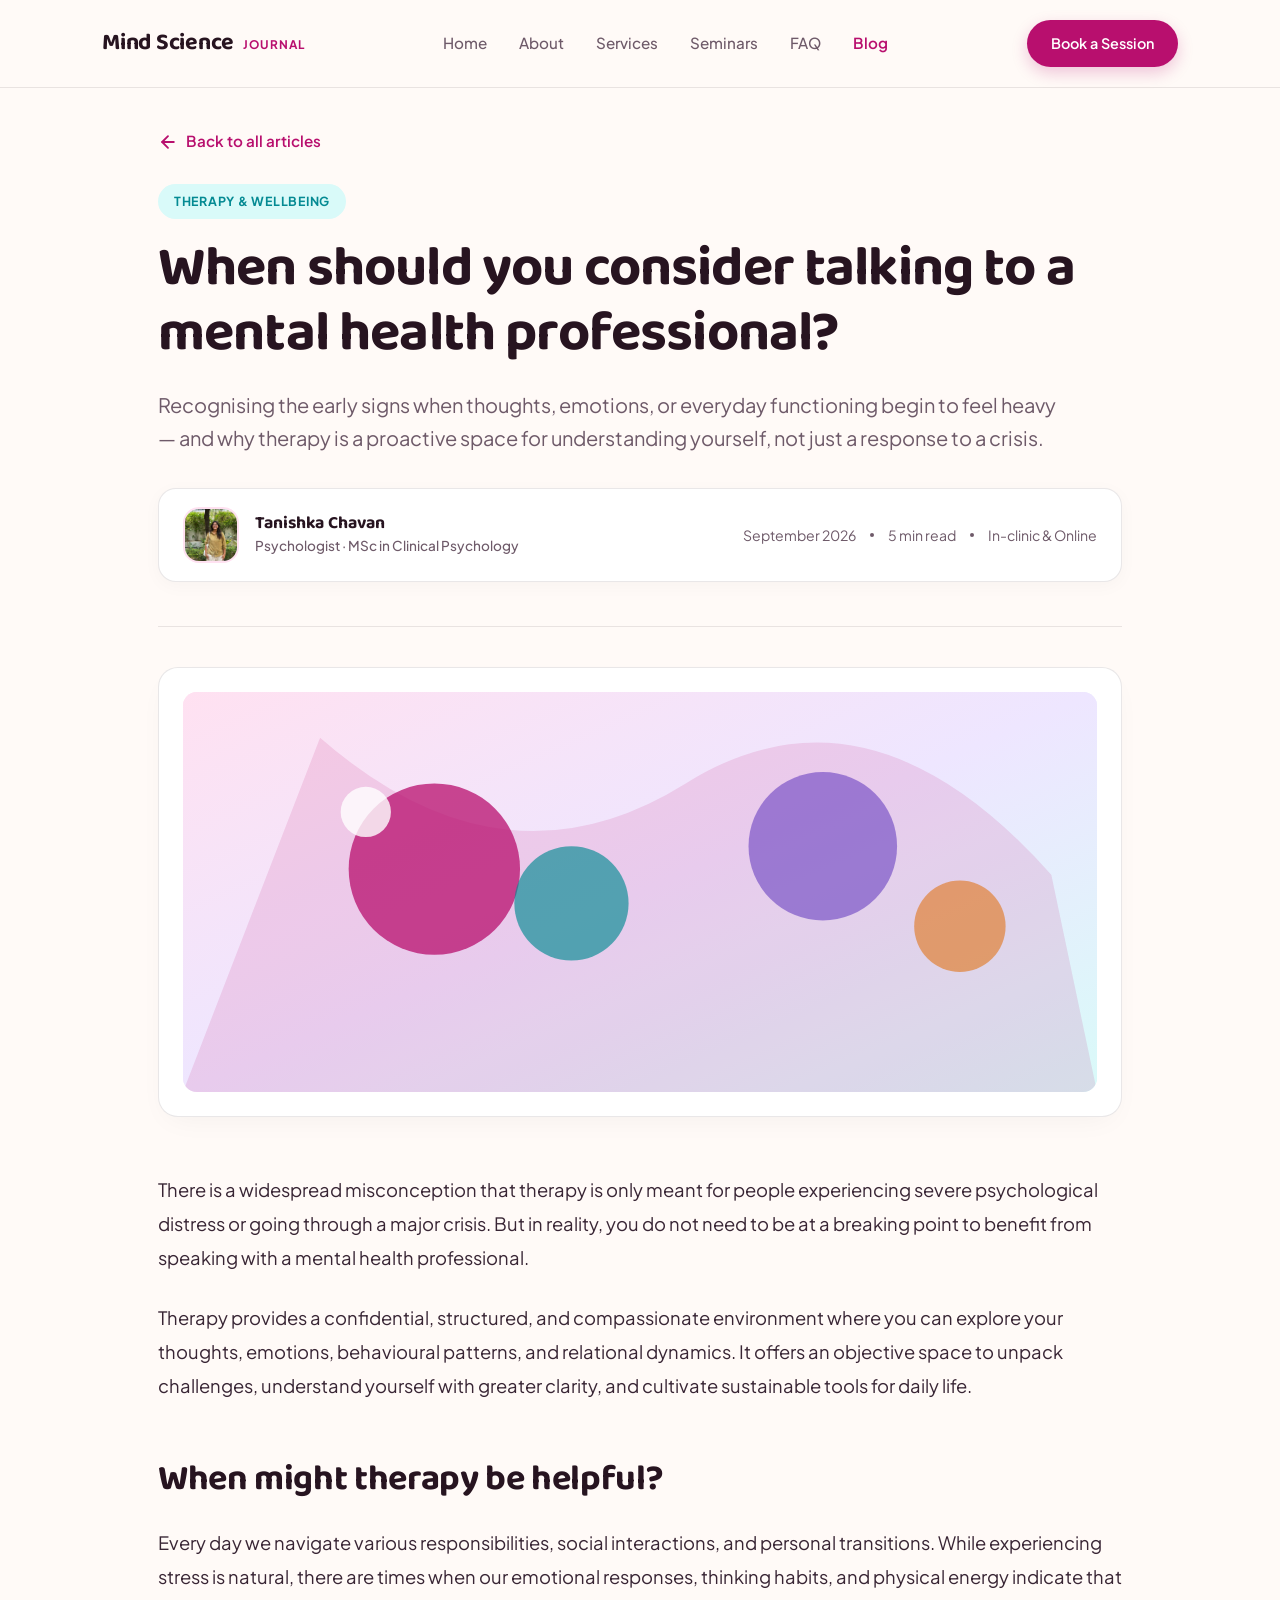
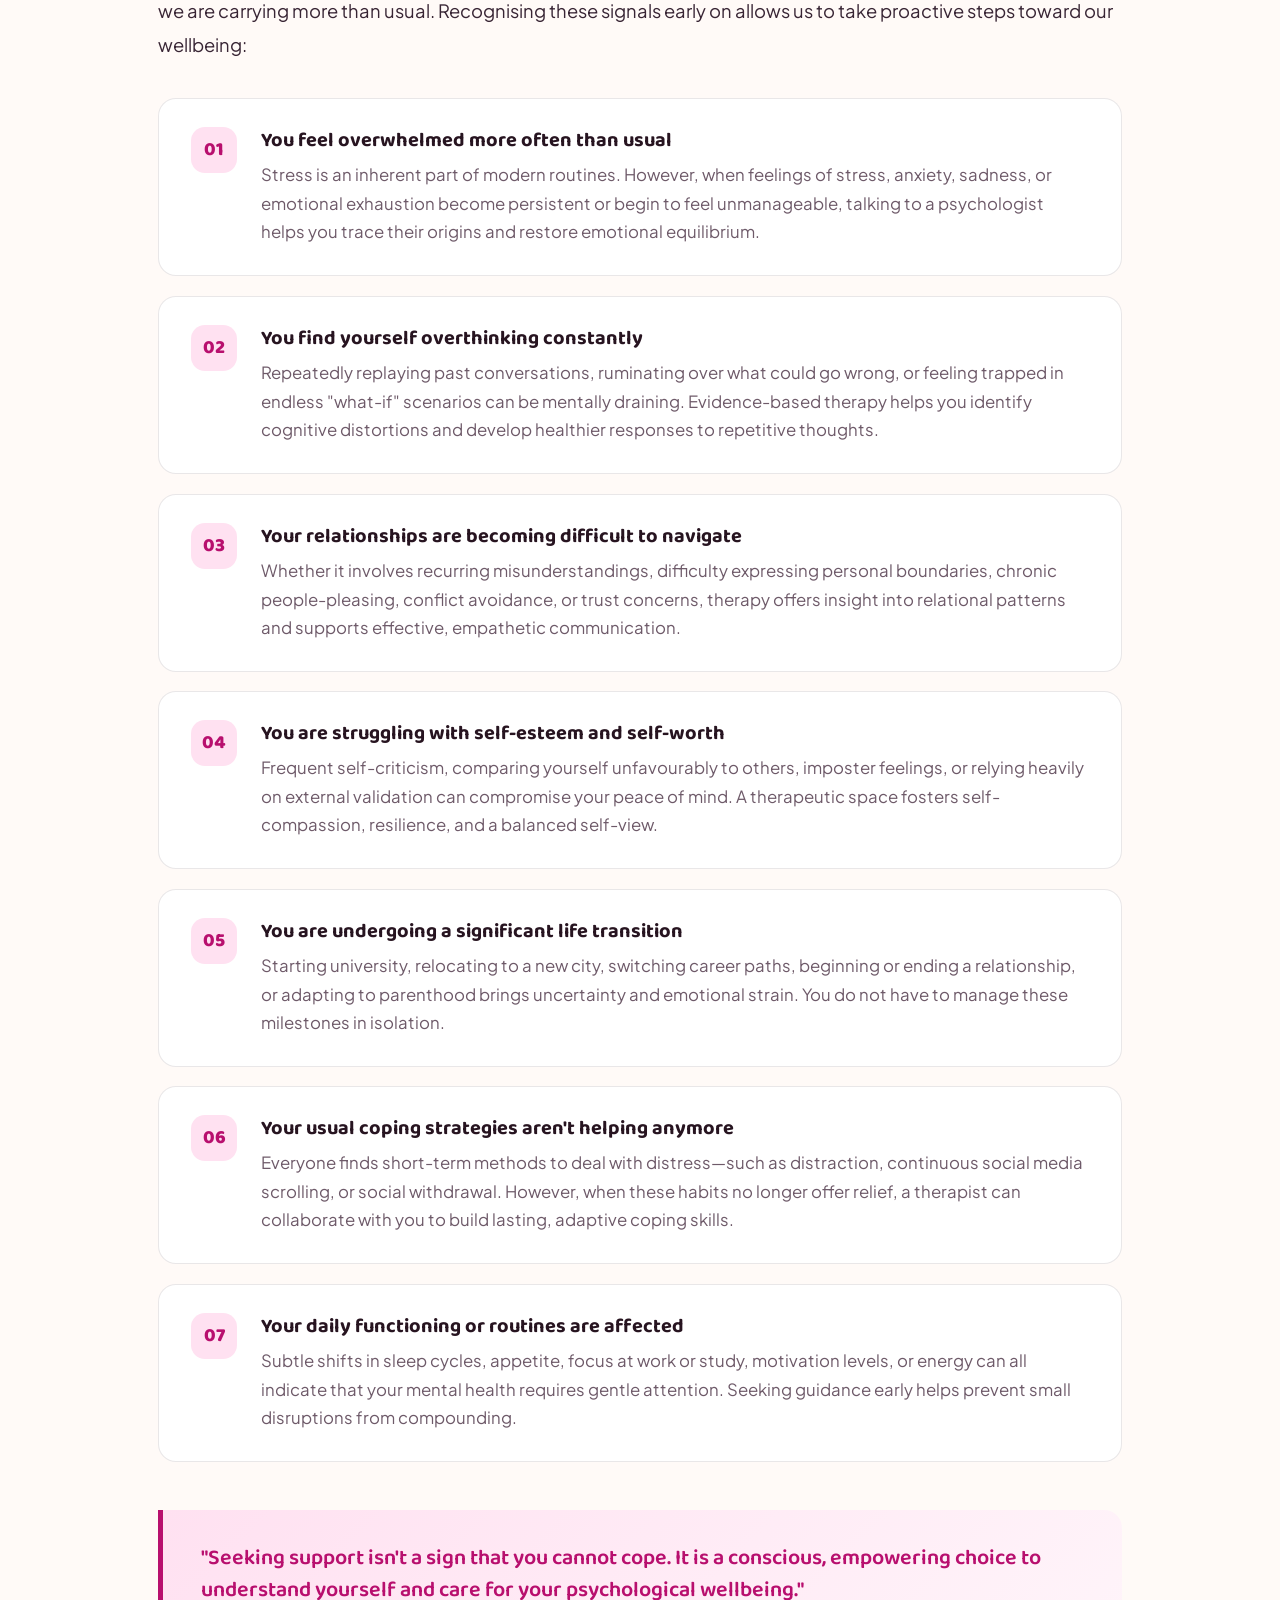
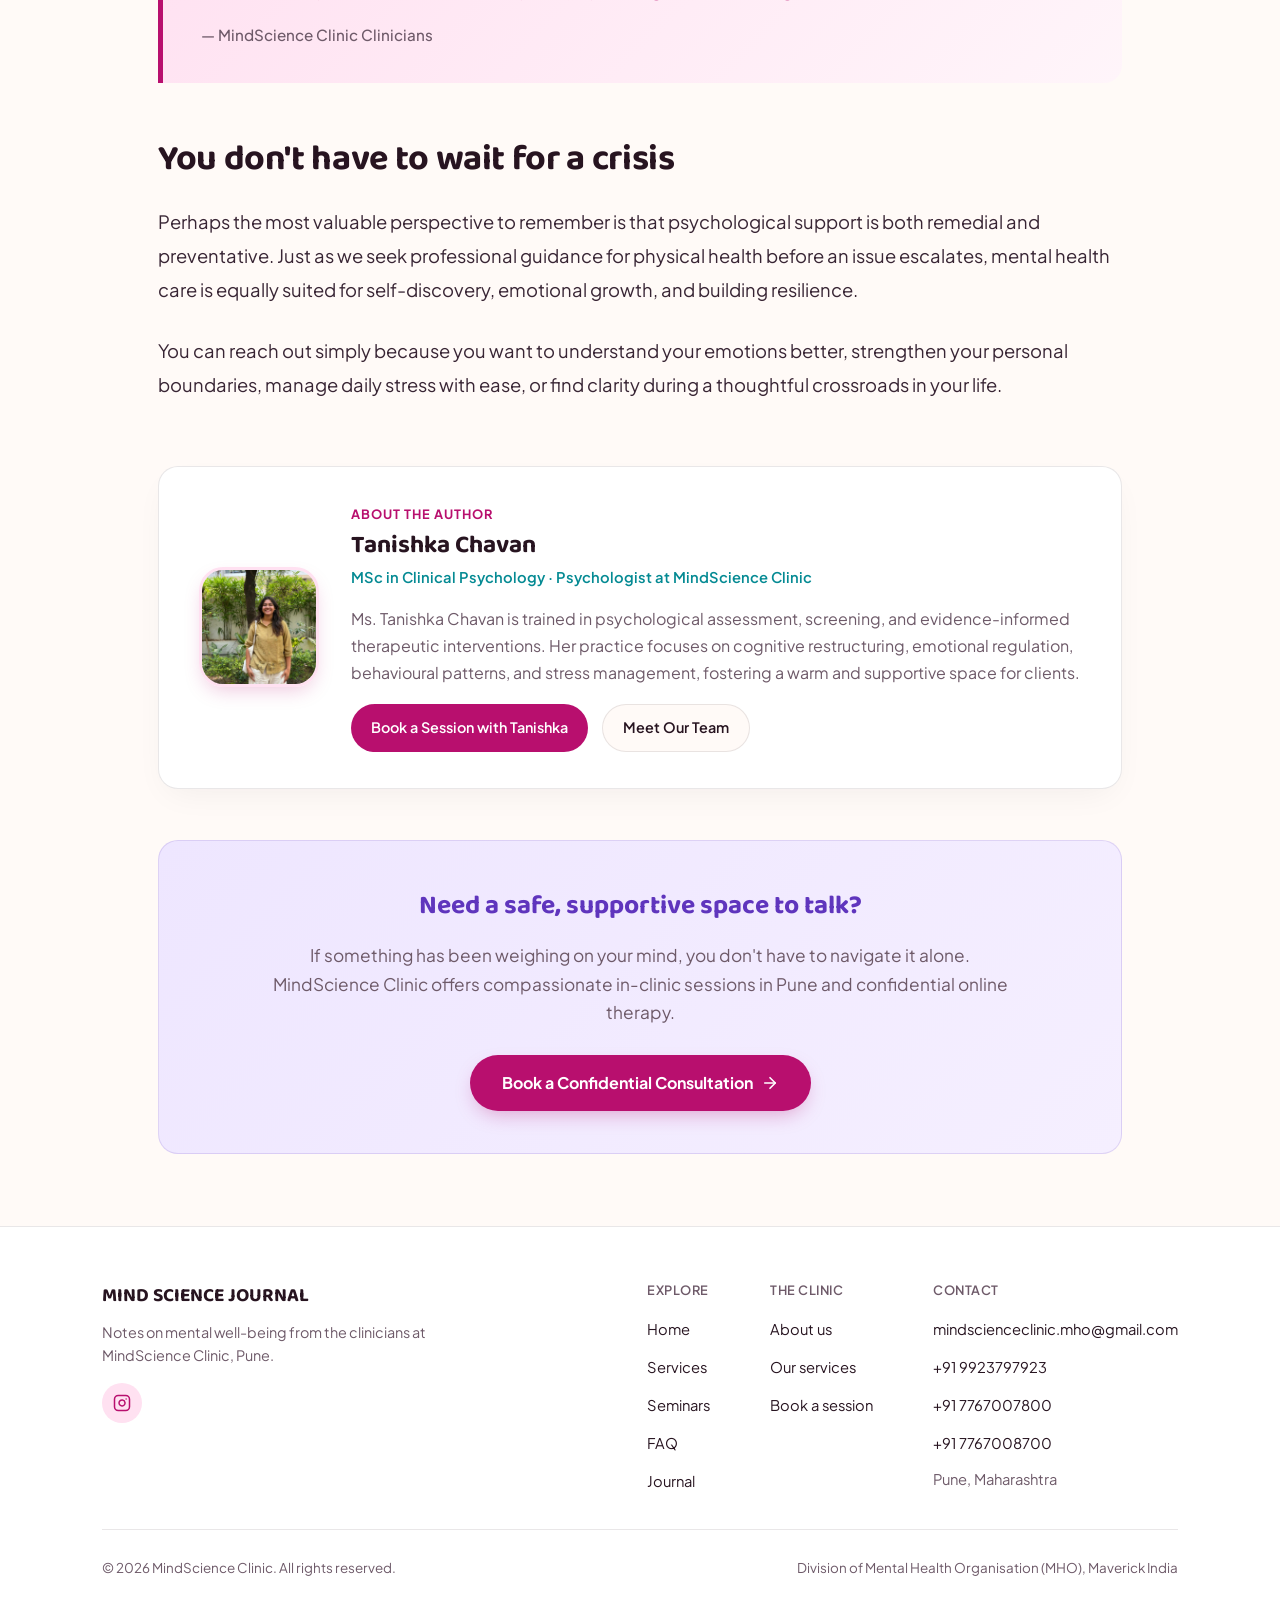
==== commit 4a97f0e1: "Subscribe Removed" ====
--- a/blog-when-to-seek-help.html
+++ b/blog-when-to-seek-help.html
@@ -537,71 +537,6 @@
   .article-cta-btn:hover{
     transform: translateY(-2px);
     box-shadow: 0 12px 26px -6px rgba(184, 15, 110, 0.45);
-  }
-
-  /* ---------- Newsletter band ---------- */
-  .newsletter{
-    background: var(--ink);
-    color: #fff;
-    border-radius: 28px;
-    padding: 56px 52px;
-    margin-bottom: 84px;
-    display: grid;
-    grid-template-columns: 1.2fr 1fr;
-    gap: 44px;
-    align-items: center;
-    position: relative;
-    overflow: hidden;
-  }
-  .newsletter h3{
-    font-family: var(--serif);
-    font-weight: 700;
-    font-size: 1.8rem;
-    margin-bottom: 12px;
-    line-height: 1.2;
-  }
-  .newsletter p{ color: rgba(255, 255, 255, 0.75); max-width: 42ch; font-size: 1.02rem; }
-  .sub-form{ display: flex; gap: 12px; }
-  .sub-form input{
-    flex: 1;
-    background: rgba(255, 255, 255, 0.08);
-    border: 1px solid rgba(255, 255, 255, 0.22);
-    color: #fff;
-    padding: 14px 20px;
-    border-radius: 100px;
-    font-family: var(--sans);
-    font-size: 0.95rem;
-    outline: none;
-    transition: border-color .18s ease;
-  }
-  .sub-form input:focus{
-    border-color: var(--pink-tint);
-  }
-  .sub-form input::placeholder{ color: rgba(255, 255, 255, 0.5); }
-  .sub-form button{
-    background: var(--pink);
-    color: #fff;
-    border: none;
-    padding: 14px 26px;
-    border-radius: 100px;
-    font-family: var(--sans);
-    font-weight: 600;
-    font-size: 0.95rem;
-    cursor: pointer;
-    white-space: nowrap;
-    transition: transform .18s cubic-bezier(0.16, 1, 0.3, 1), background .18s ease;
-  }
-  .sub-form button:hover{ transform: translateY(-1px); }
-  .sub-note{ font-size: 0.8rem; color: rgba(255, 255, 255, 0.45); margin-top: 12px; }
-  .sub-confirm{
-    display: none;
-    font-size: 0.95rem;
-    color: var(--pink-tint);
-    margin-top: 4px;
-  }
-  @media (max-width: 780px){
-    .newsletter{ grid-template-columns: 1fr; padding: 38px 28px; }
-    .sub-form{ flex-direction: column; }
   }
 
   /* ---------- Footer (Matching Journal) ---------- */
@@ -861,23 +796,6 @@
       </a>
     </div>
 
-    <!-- Newsletter -->
-    <section class="newsletter">
-      <div>
-        <h3>Monthly notes on everyday mental well-being</h3>
-        <p>One short email a month — practical, evidence-informed, no jargon. Unsubscribe any time.</p>
-      </div>
-      <div>
-        <form class="sub-form" id="sub-form">
-          <label for="sub-email" class="visually-hidden" style="position:absolute;left:-9999px;">Email address</label>
-          <input id="sub-email" type="email" placeholder="Your email address" required>
-          <button type="submit">Subscribe</button>
-        </form>
-        <p class="sub-note">We'll never share your email. Read our privacy approach on the clinic site.</p>
-        <p class="sub-confirm" id="sub-confirm">You're on the list — thank you for reading.</p>
-      </div>
-    </section>
-
   </div>
 </main>
 
@@ -980,17 +898,6 @@
       window.scrollTo({ top: 0, behavior: 'smooth' });
     });
   }
-
-  // Newsletter demo confirmation
-  const form = document.getElementById('sub-form');
-  const confirm = document.getElementById('sub-confirm');
-  if (form && confirm) {
-    form.addEventListener('submit', (e) => {
-      e.preventDefault();
-      form.style.display = 'none';
-      confirm.style.display = 'block';
-    });
-  }
 </script>
 
 </body>
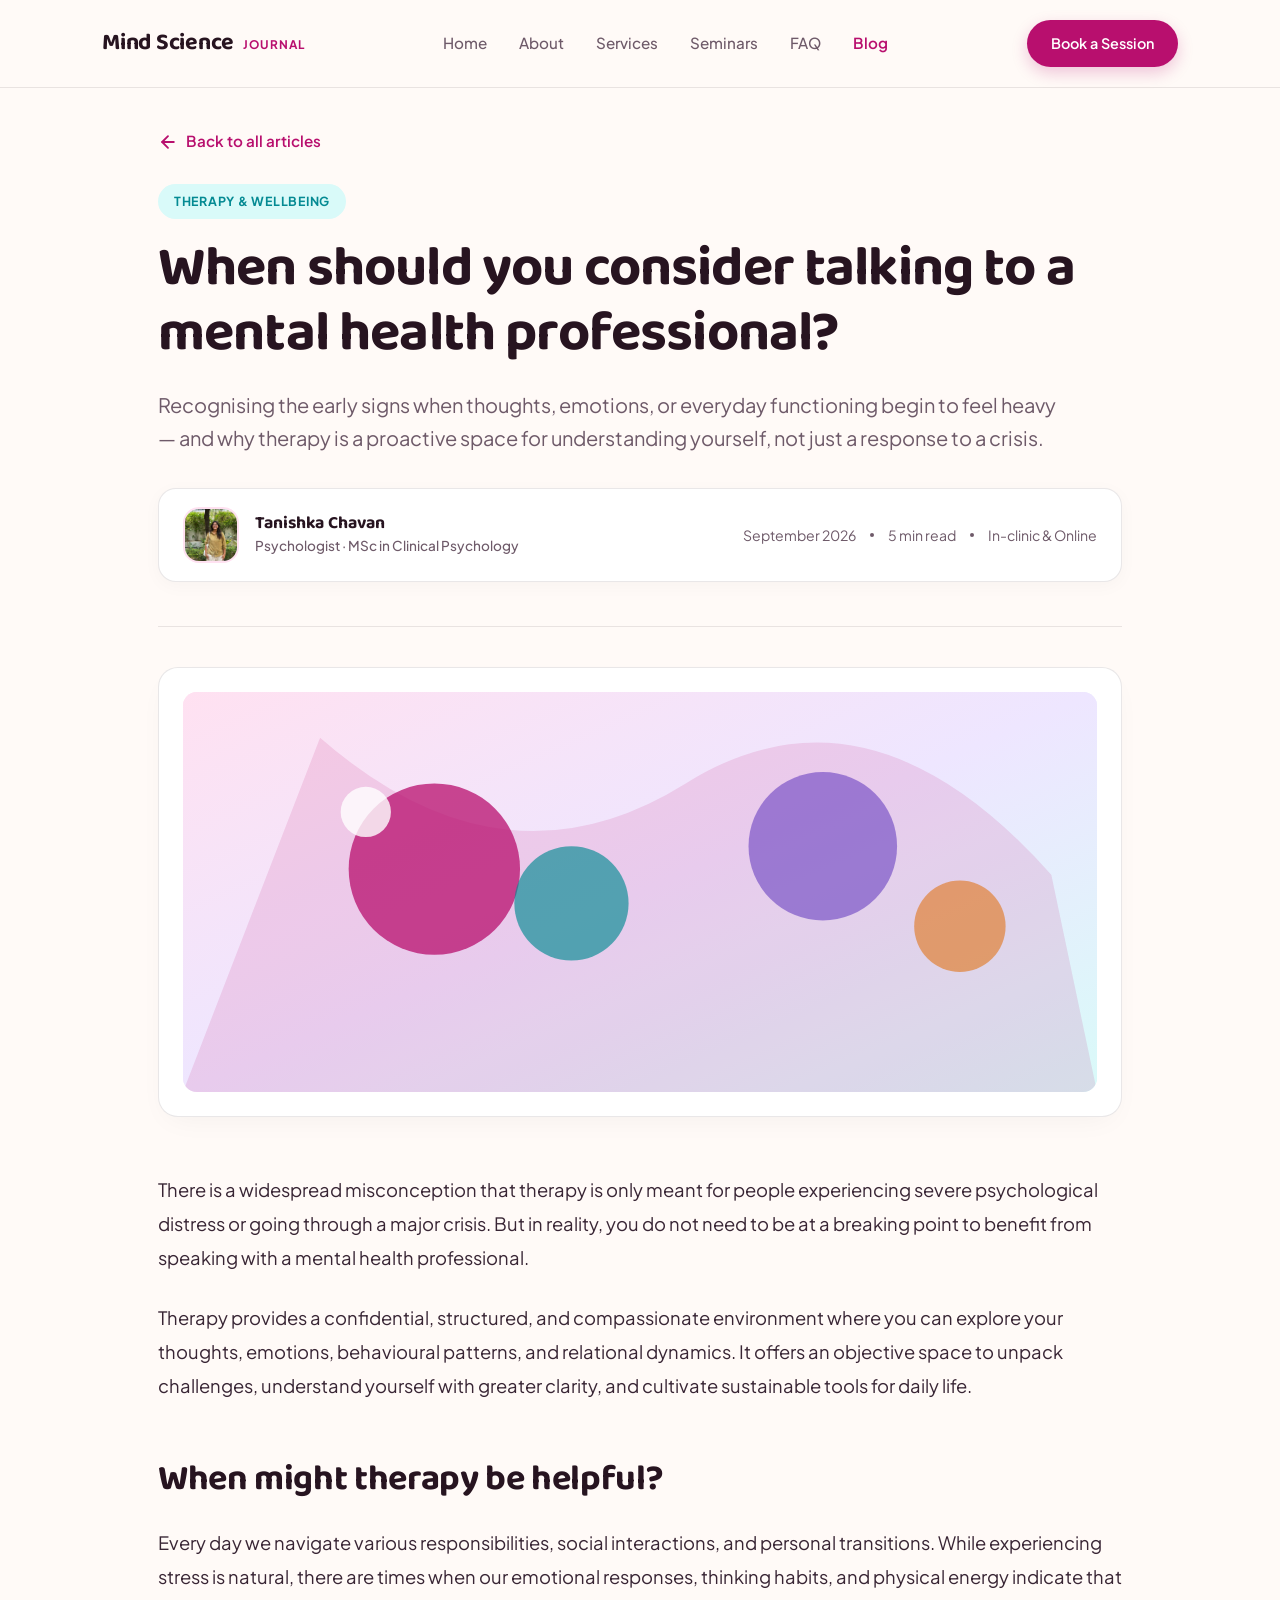
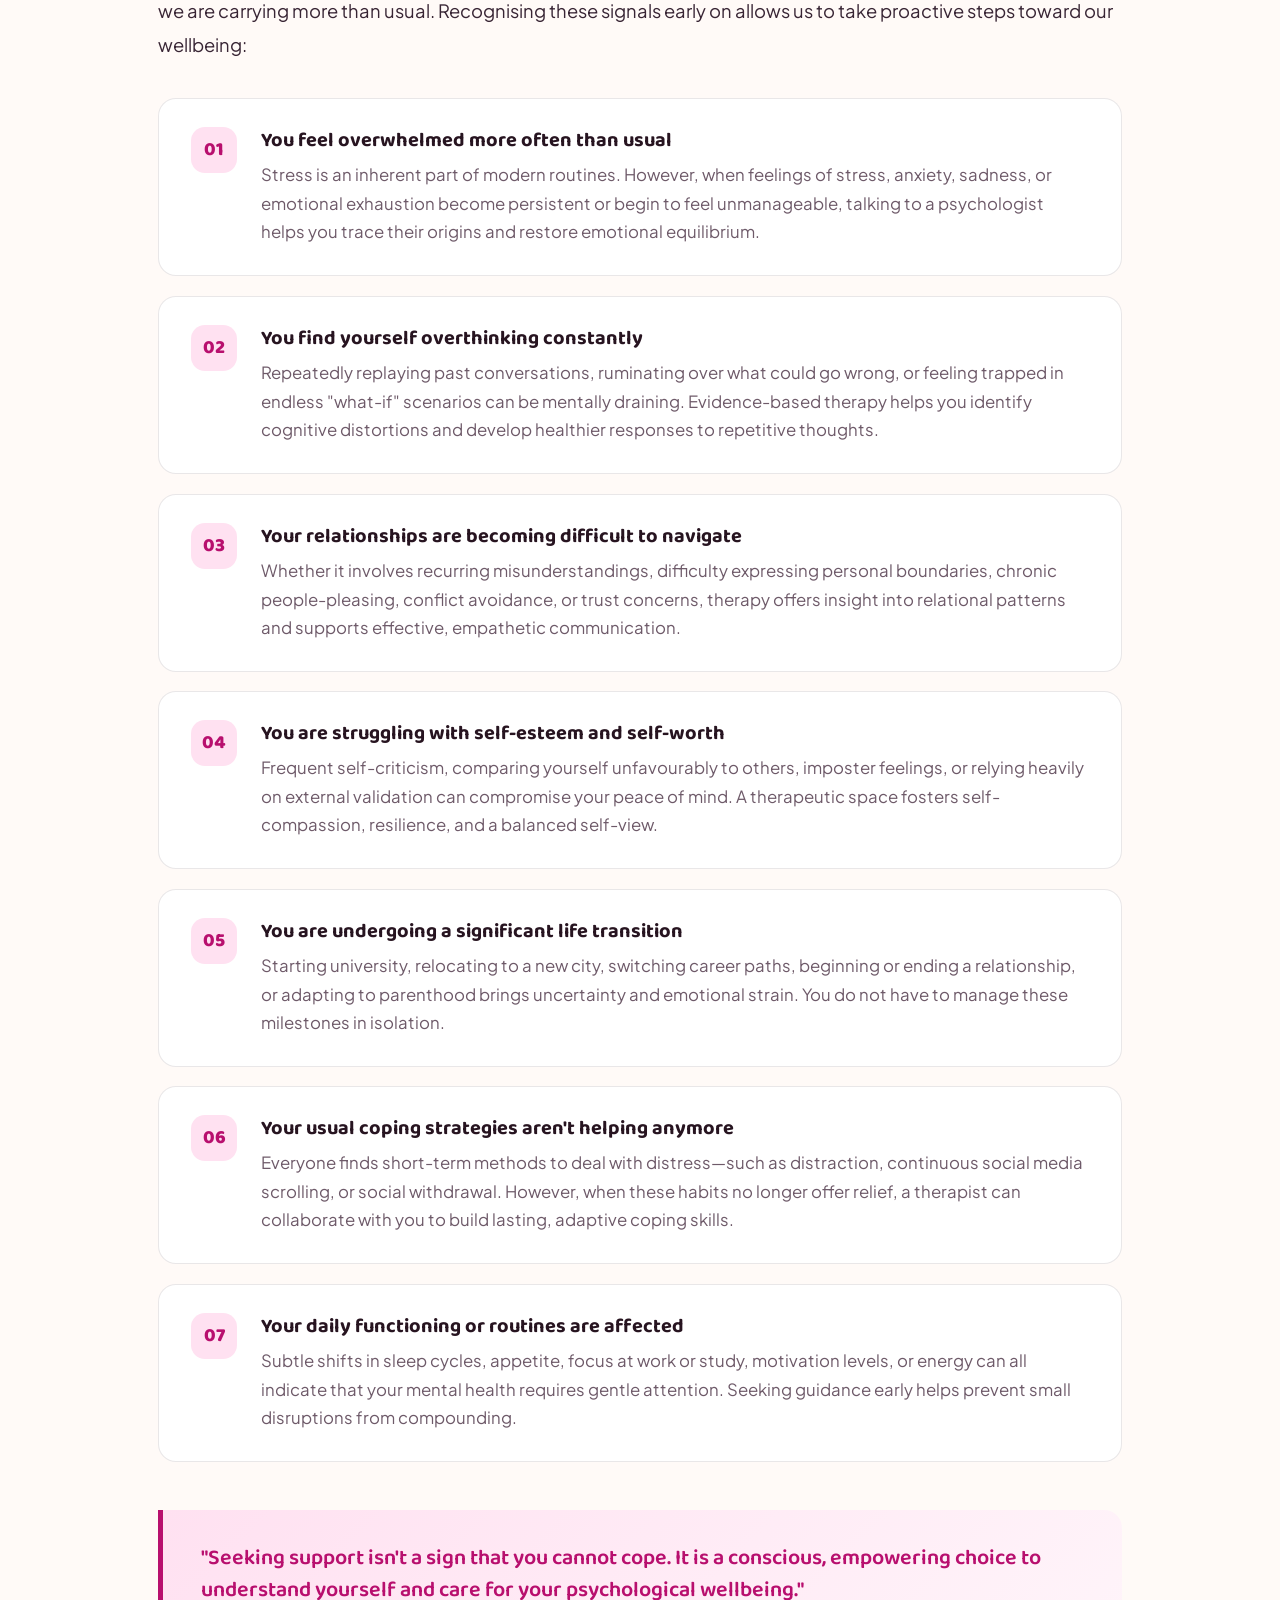
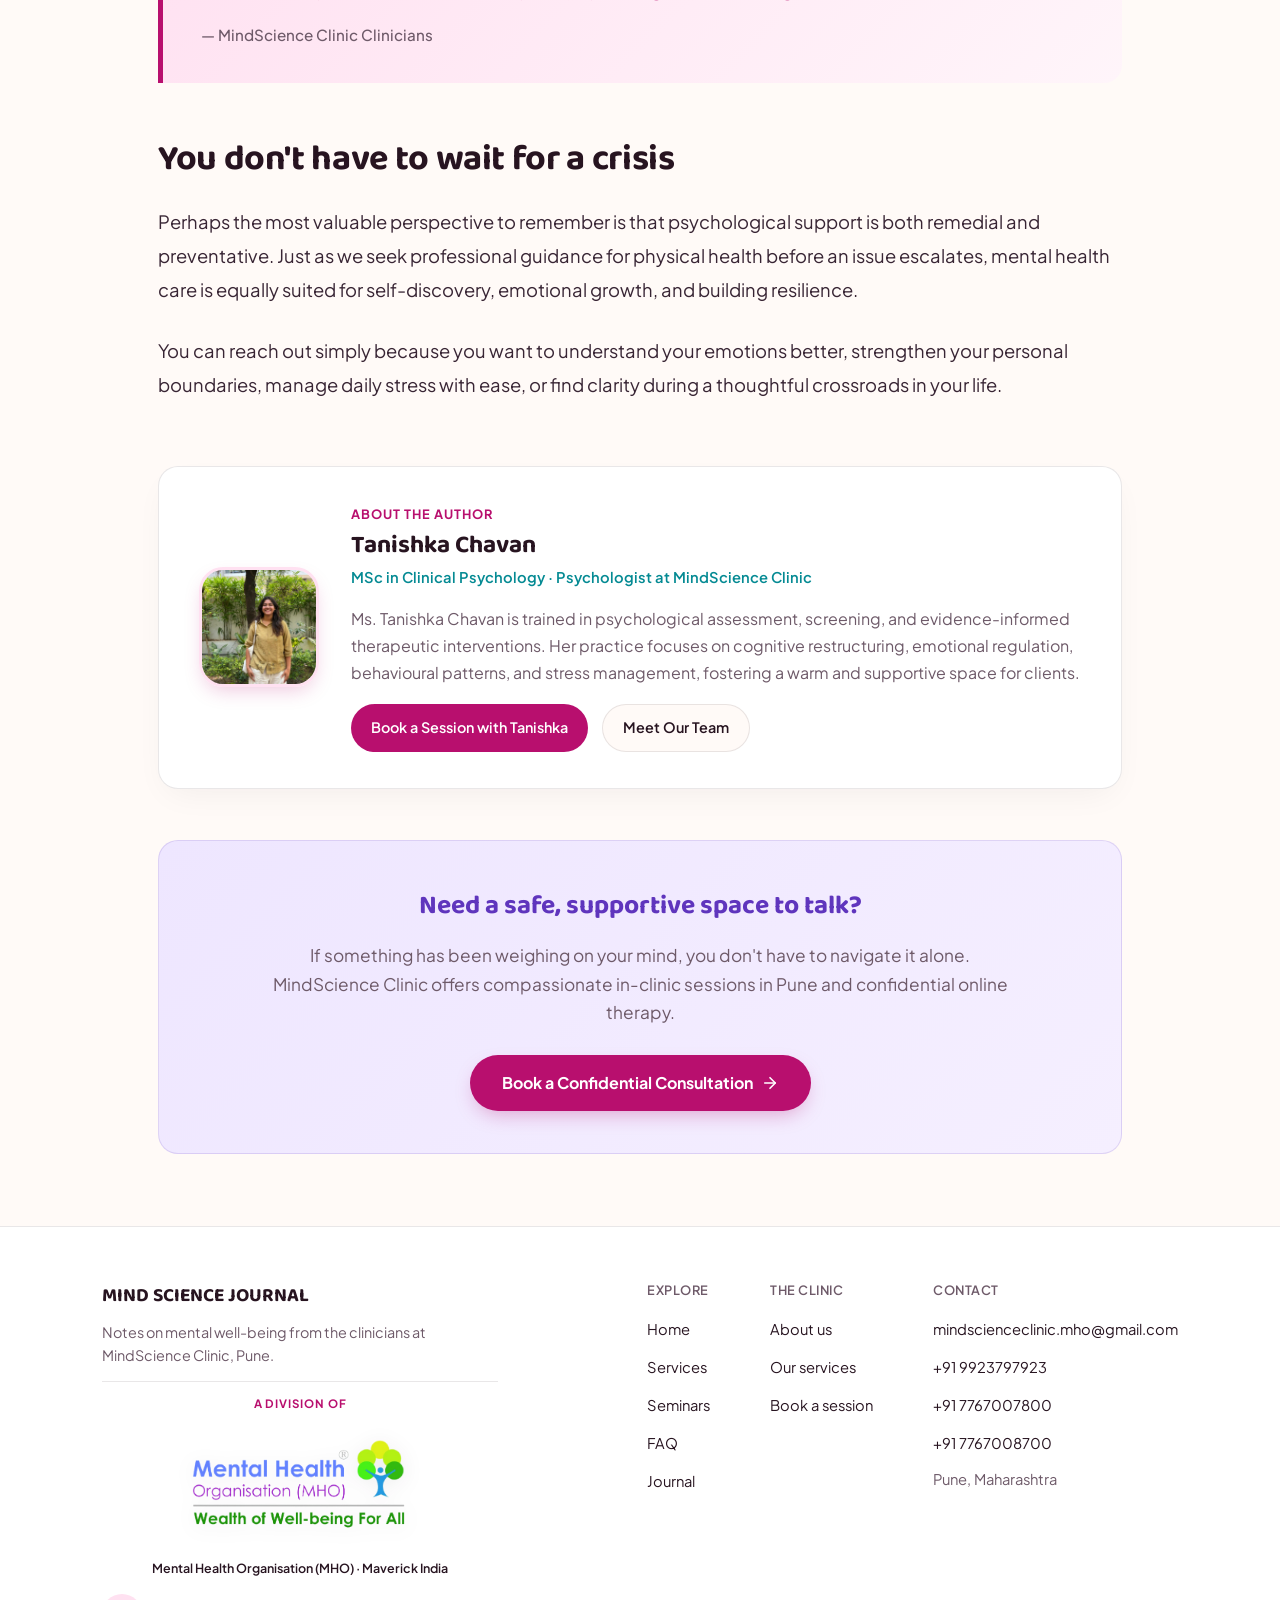
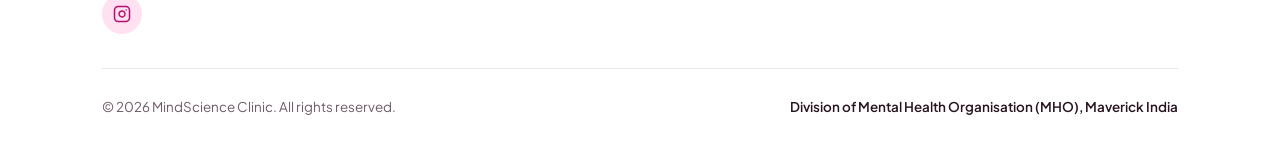
==== commit 5088d7e5: "New Updates" ====
--- a/blog-when-to-seek-help.html
+++ b/blog-when-to-seek-help.html
@@ -553,7 +553,7 @@
     margin-bottom: 34px;
   }
   .footer-brand .mark{ font-family: 'Baloo 2', sans-serif; font-weight: 700; font-size: 1.2rem; color: var(--ink); }
-  .footer-brand p{ color: var(--muted); font-size: 0.9rem; max-width: 32ch; margin-top: 8px; line-height: 1.6; }
+  .footer-brand p{ color: var(--muted); font-size: 0.9rem; max-width: 36ch; margin-top: 8px; line-height: 1.6; }
   .footer-links{ display: flex; gap: 60px; flex-wrap: wrap; }
   .footer-links h5{ font-size: 0.8rem; color: var(--muted); margin-bottom: 14px; font-weight: 600; text-transform: uppercase; letter-spacing: 0.04em; }
   .footer-links ul{ list-style: none; display: flex; flex-direction: column; gap: 10px; }
@@ -806,6 +806,11 @@
       <div class="footer-brand">
         <div class="mark">MIND SCIENCE JOURNAL</div>
         <p>Notes on mental well-being from the clinicians at MindScience Clinic, Pune.</p>
+        <div class="footer-division" style="margin-top: 14px; padding-top: 12px; border-top: 1px solid var(--line); display: flex; flex-direction: column; align-items: center; text-align: center; gap: 6px;">
+          <span style="font-size: 11.5px; font-weight: 700; color: var(--pink); text-transform: uppercase; letter-spacing: 0.08em; display: block; text-align: center;">A Division of</span>
+          <img src="assets/mho-logo.png?v=1789000300" alt="Mental Health Organisation (MHO)" style="display: block; margin: 0 auto; width: 280px; max-width: 100%; height: auto; filter: drop-shadow(0 3px 10px rgba(39,20,32,0.08));" width="280" height="130">
+          <p style="font-size: 12.5px; color: var(--ink); font-weight: 600; margin: 2px 0 0; text-align: center;">Mental Health Organisation (MHO) · Maverick India</p>
+        </div>
         <div class="footer-social" style="display: flex; gap: 10px; margin-top: 16px;">
           <a href="https://www.instagram.com/mindscience_mentalhealth/" target="_blank" rel="noopener noreferrer" aria-label="Follow Mind Science on Instagram" style="width: 40px; height: 40px; border-radius: 50%; display: inline-flex; align-items: center; justify-content: center; background: var(--pink-tint); color: var(--pink); text-decoration: none; transition: transform .2s cubic-bezier(0.16, 1, 0.3, 1);">
             <svg width="18" height="18" viewBox="0 0 24 24" fill="none" stroke="currentColor" stroke-width="2" stroke-linecap="round" stroke-linejoin="round">
@@ -849,7 +854,7 @@
     </div>
     <div class="footer-bottom">
       <span>© 2026 MindScience Clinic. All rights reserved.</span>
-      <span>Division of Mental Health Organisation (MHO), Maverick India</span>
+      <span style="font-weight: 600; color: var(--ink);">Division of Mental Health Organisation (MHO), Maverick India</span>
     </div>
   </div>
 </footer>
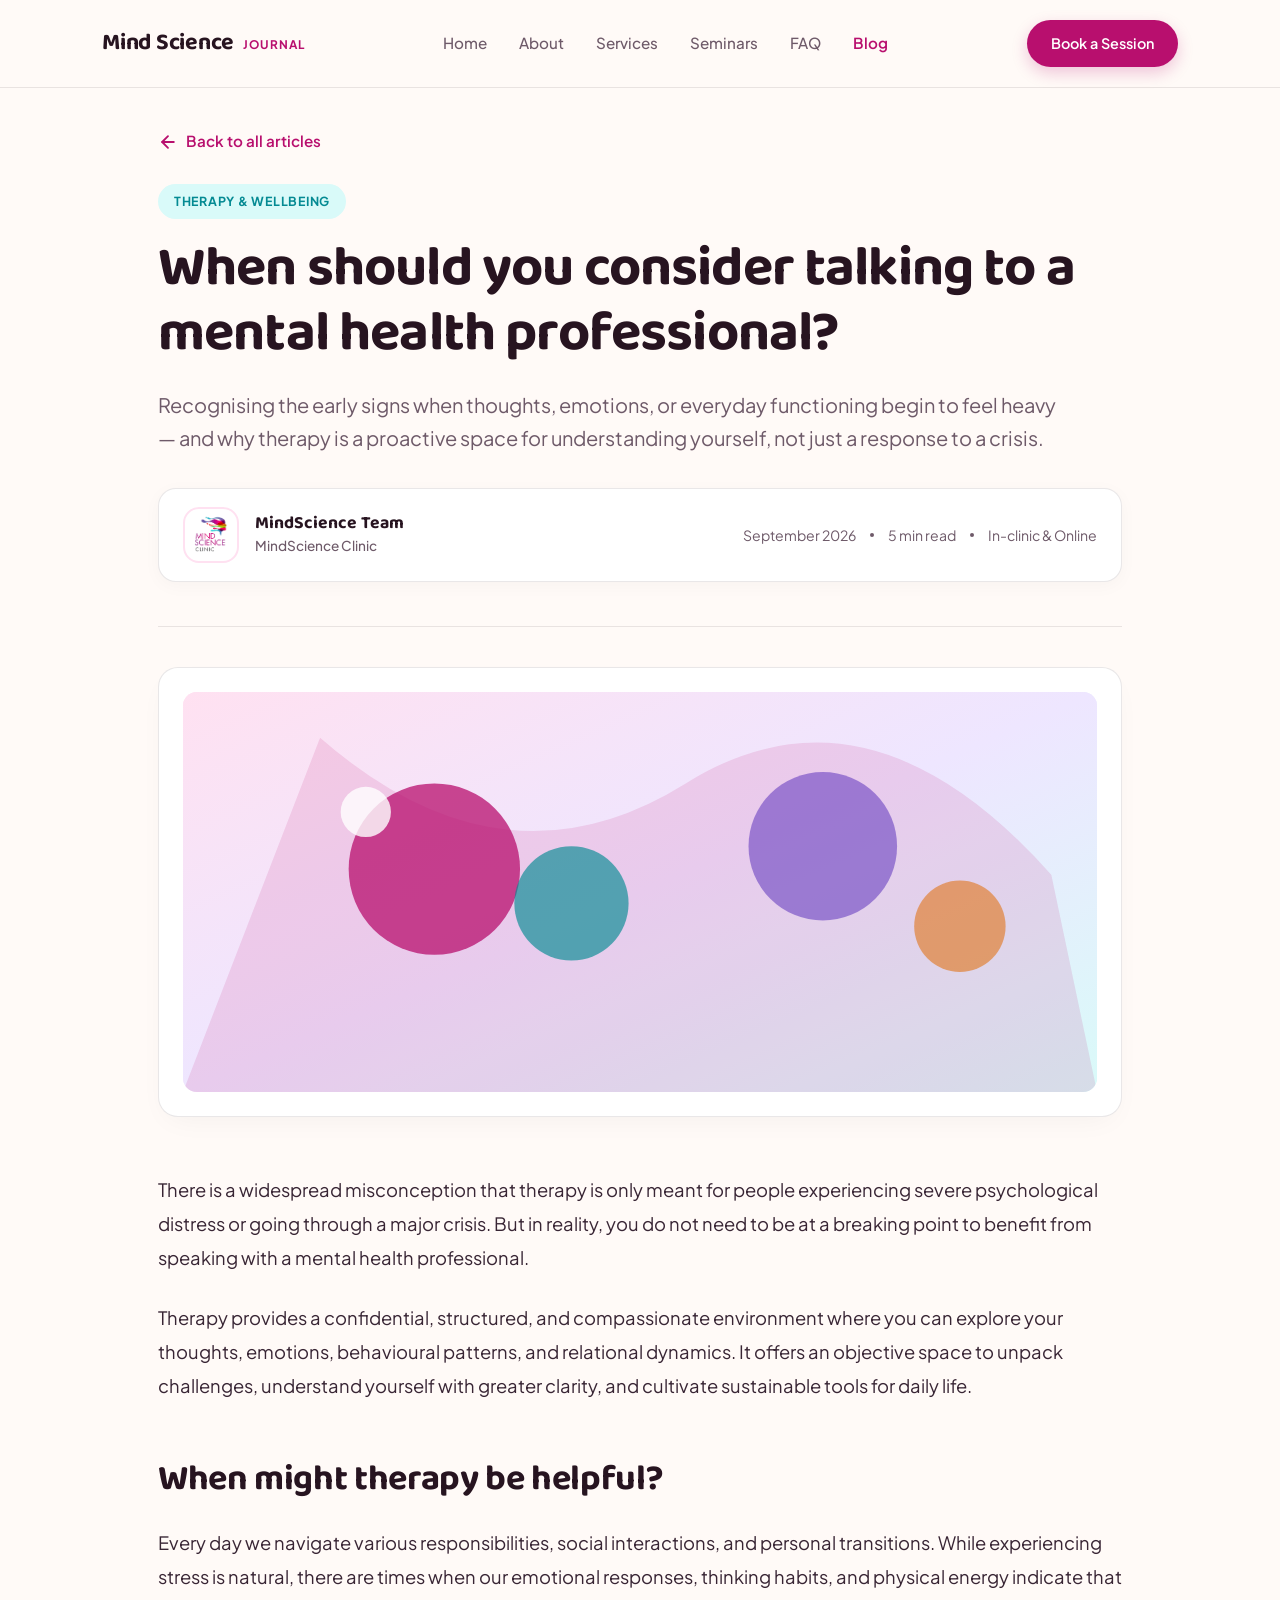
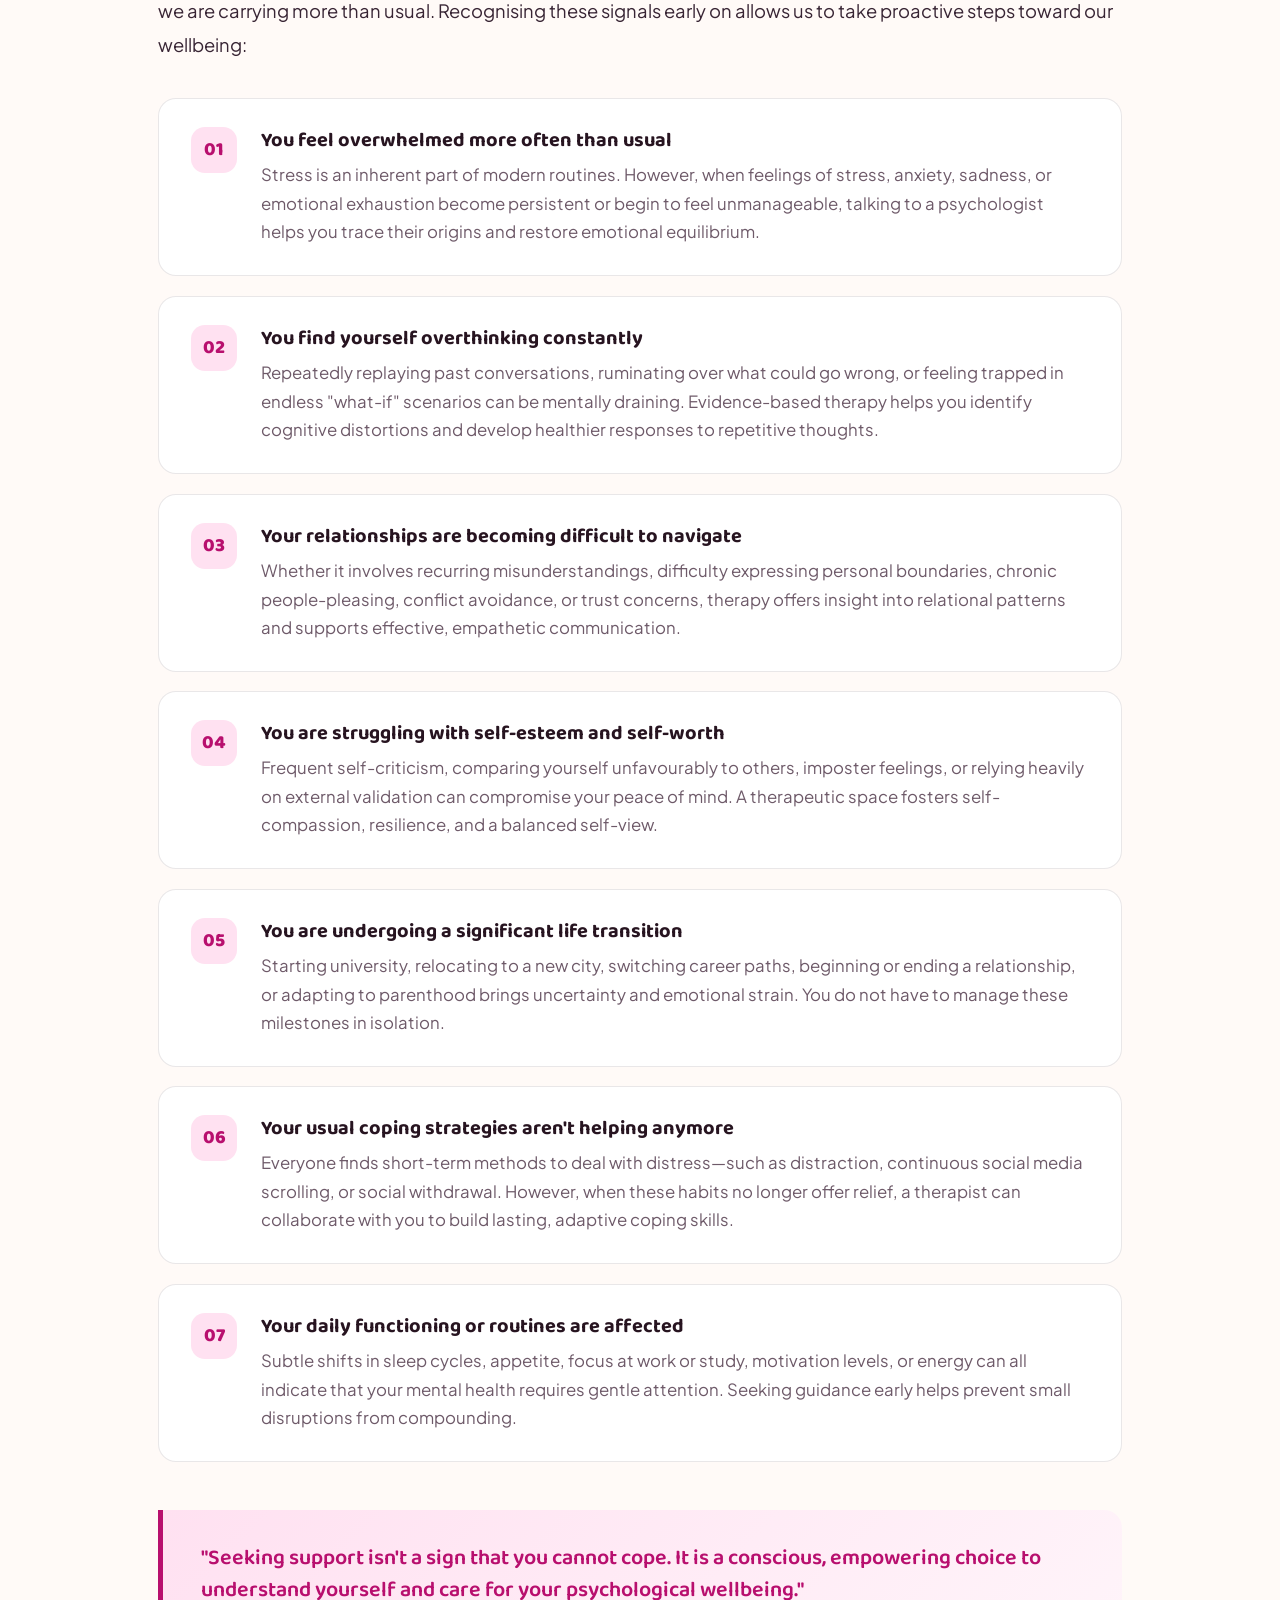
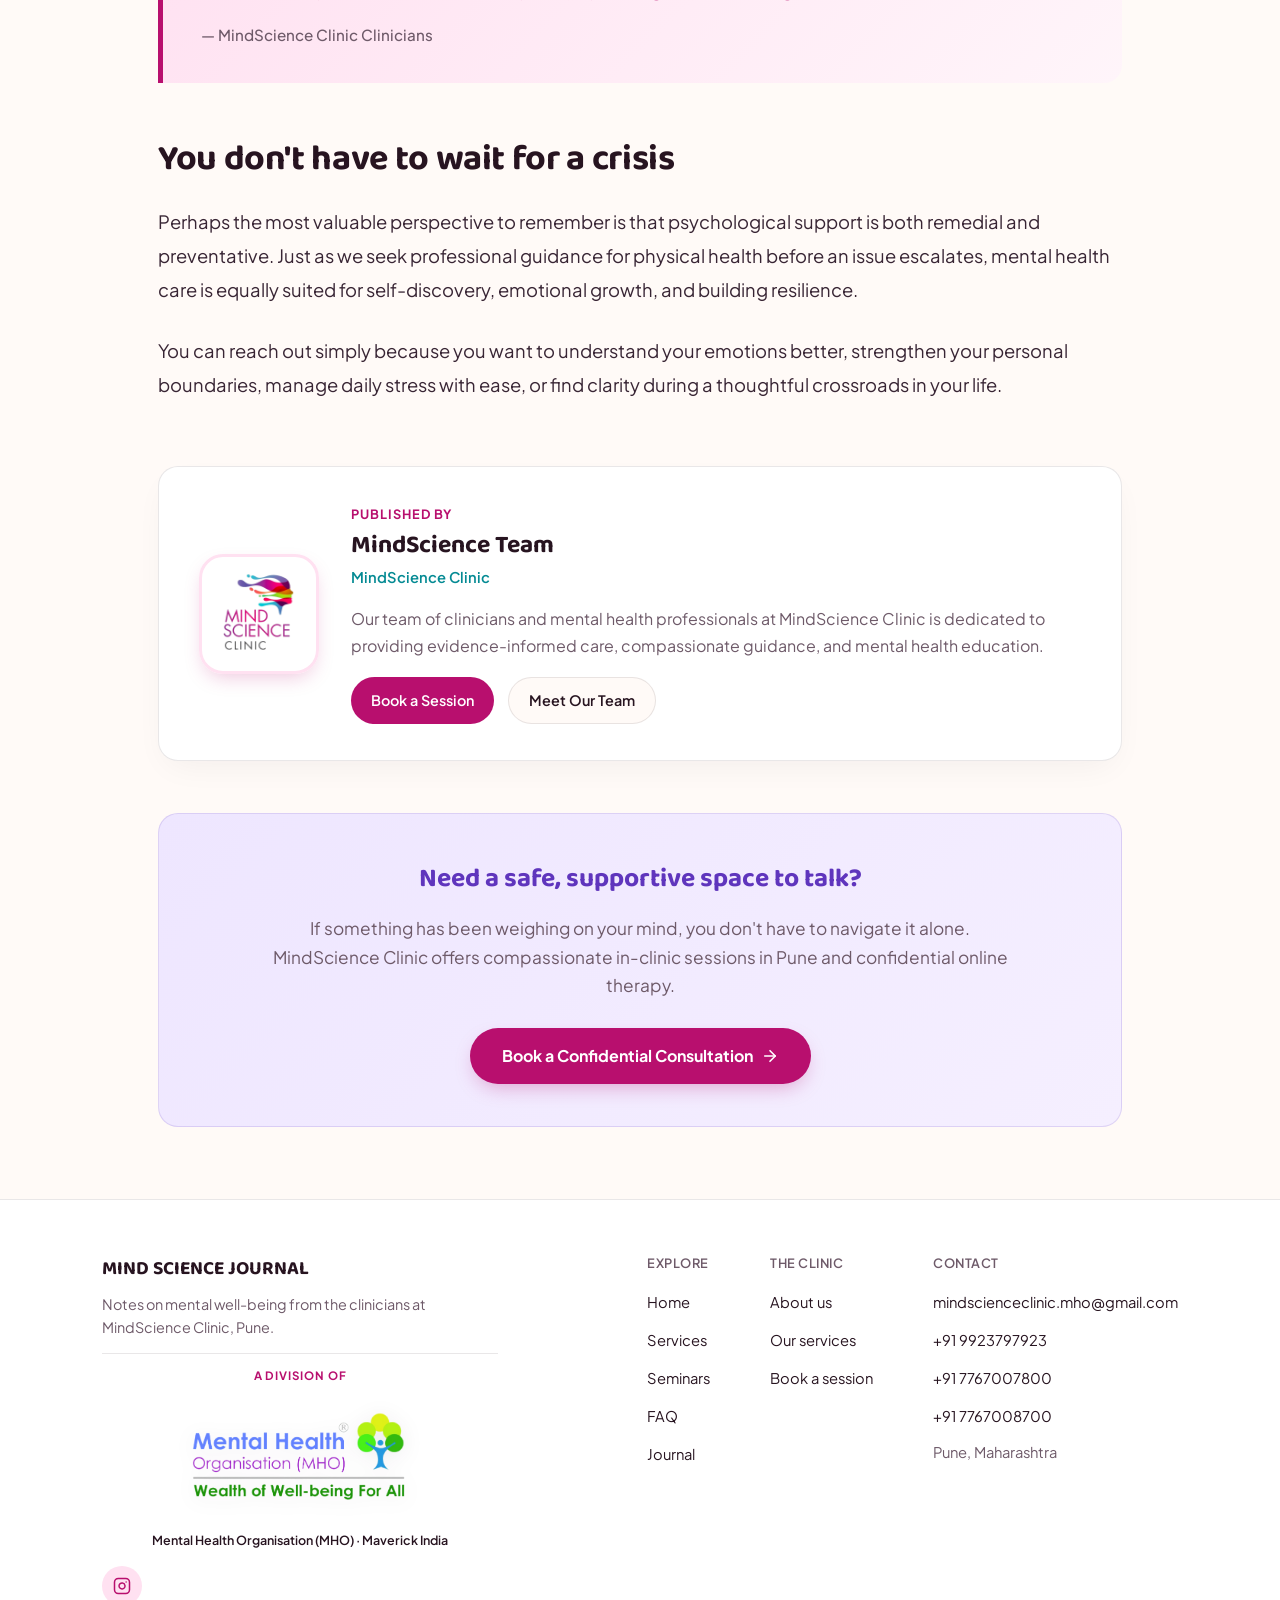
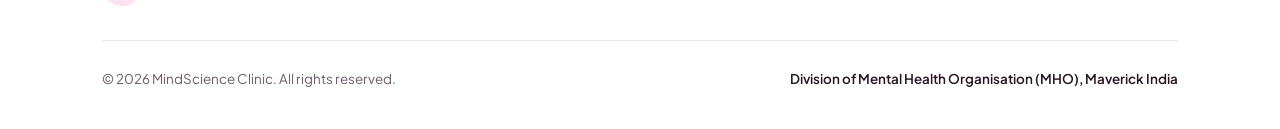
==== commit a3550db8: "Update" ====
--- a/blog-when-to-seek-help.html
+++ b/blog-when-to-seek-help.html
@@ -4,19 +4,19 @@
 <meta charset="UTF-8">
 <meta name="viewport" content="width=device-width, initial-scale=1.0">
 <title>When should you consider talking to a mental health professional? — The MindScience Journal</title>
-<meta name="description" content="Recognising early signs when thoughts, emotions, or relationships feel difficult to navigate, and why you don't need to wait for a crisis to speak with a psychologist. Written by Tanishka Chavan.">
-<meta name="author" content="Tanishka Chavan">
-<meta name="keywords" content="Therapy Pune, when to see a psychologist, mental health, Tanishka Chavan, MindScience Clinic, counselling, emotional wellbeing">
+<meta name="description" content="Recognising early signs when thoughts, emotions, or relationships feel difficult to navigate, and why you don't need to wait for a crisis to speak with a psychologist.">
+<meta name="author" content="MindScience Team">
+<meta name="keywords" content="Therapy Pune, when to see a psychologist, mental health, MindScience Clinic, counselling, emotional wellbeing">
 <meta name="robots" content="index, follow">
 
 <!-- Open Graph / Social Media -->
 <meta property="og:title" content="When should you consider talking to a mental health professional? — MindScience Journal">
-<meta property="og:description" content="Recognising early signs of overwhelm, overthinking, and relationship stress — and why therapy is for proactive wellbeing, not just a crisis. Written by Tanishka Chavan.">
+<meta property="og:description" content="Recognising early signs of overwhelm, overthinking, and relationship stress — and why therapy is for proactive wellbeing, not just a crisis.">
 <meta property="og:image" content="assets/logo.png">
 <meta property="og:type" content="article">
 <meta name="twitter:card" content="summary_large_image">
 <meta name="twitter:title" content="When should you consider talking to a mental health professional?">
-<meta name="twitter:description" content="Recognising early signs when thoughts or everyday functioning feel difficult to navigate alone. By Tanishka Chavan.">
+<meta name="twitter:description" content="Recognising early signs when thoughts or everyday functioning feel difficult to navigate alone.">
 <meta name="twitter:image" content="assets/logo.png">
 
 <link rel="icon" type="image/png" href="assets/logo.png">
@@ -595,6 +595,52 @@
   }
   .to-top.show{ opacity: 1; pointer-events: auto; transform: translateY(0) translateZ(0); }
   .to-top:hover{ background: var(--pink-tint); }
+
+  /* ---------- Responsive Media Queries ---------- */
+  @media (max-width: 860px) {
+    .article-wrap { padding: 0 20px; }
+    .author-bio-card {
+      grid-template-columns: 1fr;
+      text-align: center;
+      padding: 30px 24px;
+      gap: 20px;
+    }
+    .bio-avatar { margin: 0 auto; }
+    .bio-actions { justify-content: center; }
+    .footer-grid { flex-direction: column; gap: 28px; }
+    .footer-links { gap: 36px; }
+  }
+
+  @media (max-width: 760px) {
+    .nav-links { display: none; }
+    .nav { padding: 16px 20px; }
+  }
+
+  @media (max-width: 640px) {
+    .article-title { font-size: 1.85rem; line-height: 1.25; }
+    .article-lead { font-size: 1.1rem; }
+    .author-bar { flex-direction: column; align-items: flex-start; gap: 14px; }
+    .article-body h2 { font-size: 1.5rem; margin-top: 36px; }
+    .point-card { padding: 22px 18px; gap: 14px; }
+    .point-num { width: 34px; height: 34px; font-size: 0.95rem; }
+    .quote-box { padding: 24px 20px; margin: 36px 0; }
+    .quote-box p { font-size: 1.18rem; }
+    .takeaway-box { padding: 24px 20px; margin: 36px 0; }
+    .takeaway-box h3 { font-size: 1.35rem; }
+    .article-cta { padding: 32px 20px; margin-bottom: 48px; }
+    .article-cta h3 { font-size: 1.45rem; }
+    .article-cta-btn { width: 100%; justify-content: center; }
+    .footer-bottom { flex-direction: column; gap: 8px; text-align: center; }
+  }
+
+  @media (max-width: 480px) {
+    .article-wrap { padding: 0 16px; }
+    .brand .mark { font-size: 1.25rem; }
+    .nav-cta { padding: 8px 16px; font-size: 0.82rem; }
+    .article-title { font-size: 1.65rem; }
+    .bio-actions .bio-btn { width: 100%; justify-content: center; }
+  }
+
 </style>
 </head>
 <body>
@@ -646,10 +692,10 @@
       <!-- Author Bar -->
       <div class="author-bar">
         <div class="author-profile">
-          <img class="author-img" src="assets/Tanishka Chavan.jpeg?v=1788758943" alt="Tanishka Chavan" width="56" height="56" loading="eager">
+          <img class="author-img" src="assets/logo.png" alt="MindScience Team" width="56" height="56" loading="eager">
           <div class="author-details">
-            <span class="author-name-tag">Tanishka Chavan</span>
-            <span class="author-title">Psychologist · MSc in Clinical Psychology</span>
+            <span class="author-name-tag">MindScience Team</span>
+            <span class="author-title">MindScience Clinic</span>
           </div>
         </div>
         <div class="article-meta-info">
@@ -770,14 +816,14 @@
 
     <!-- Author Bio Card -->
     <div class="author-bio-card">
-      <img class="bio-avatar" src="assets/Tanishka Chavan.jpeg?v=1788758943" alt="Tanishka Chavan" width="120" height="120" loading="lazy">
+      <img class="bio-avatar" src="assets/logo.png" alt="MindScience Clinic" width="120" height="120" loading="lazy">
       <div>
-        <p class="bio-kicker">About the Author</p>
-        <h3 class="bio-name">Tanishka Chavan</h3>
-        <span class="bio-role">MSc in Clinical Psychology · Psychologist at MindScience Clinic</span>
-        <p class="bio-text">Ms. Tanishka Chavan is trained in psychological assessment, screening, and evidence-informed therapeutic interventions. Her practice focuses on cognitive restructuring, emotional regulation, behavioural patterns, and stress management, fostering a warm and supportive space for clients.</p>
+        <p class="bio-kicker">Published by</p>
+        <h3 class="bio-name">MindScience Team</h3>
+        <span class="bio-role">MindScience Clinic</span>
+        <p class="bio-text">Our team of clinicians and mental health professionals at MindScience Clinic is dedicated to providing evidence-informed care, compassionate guidance, and mental health education.</p>
         <div class="bio-actions">
-          <a href="index.html#book" class="bio-btn primary">Book a Session with Tanishka</a>
+          <a href="index.html#book" class="bio-btn primary">Book a Session</a>
           <a href="index.html#about" class="bio-btn secondary">Meet Our Team</a>
         </div>
       </div>
